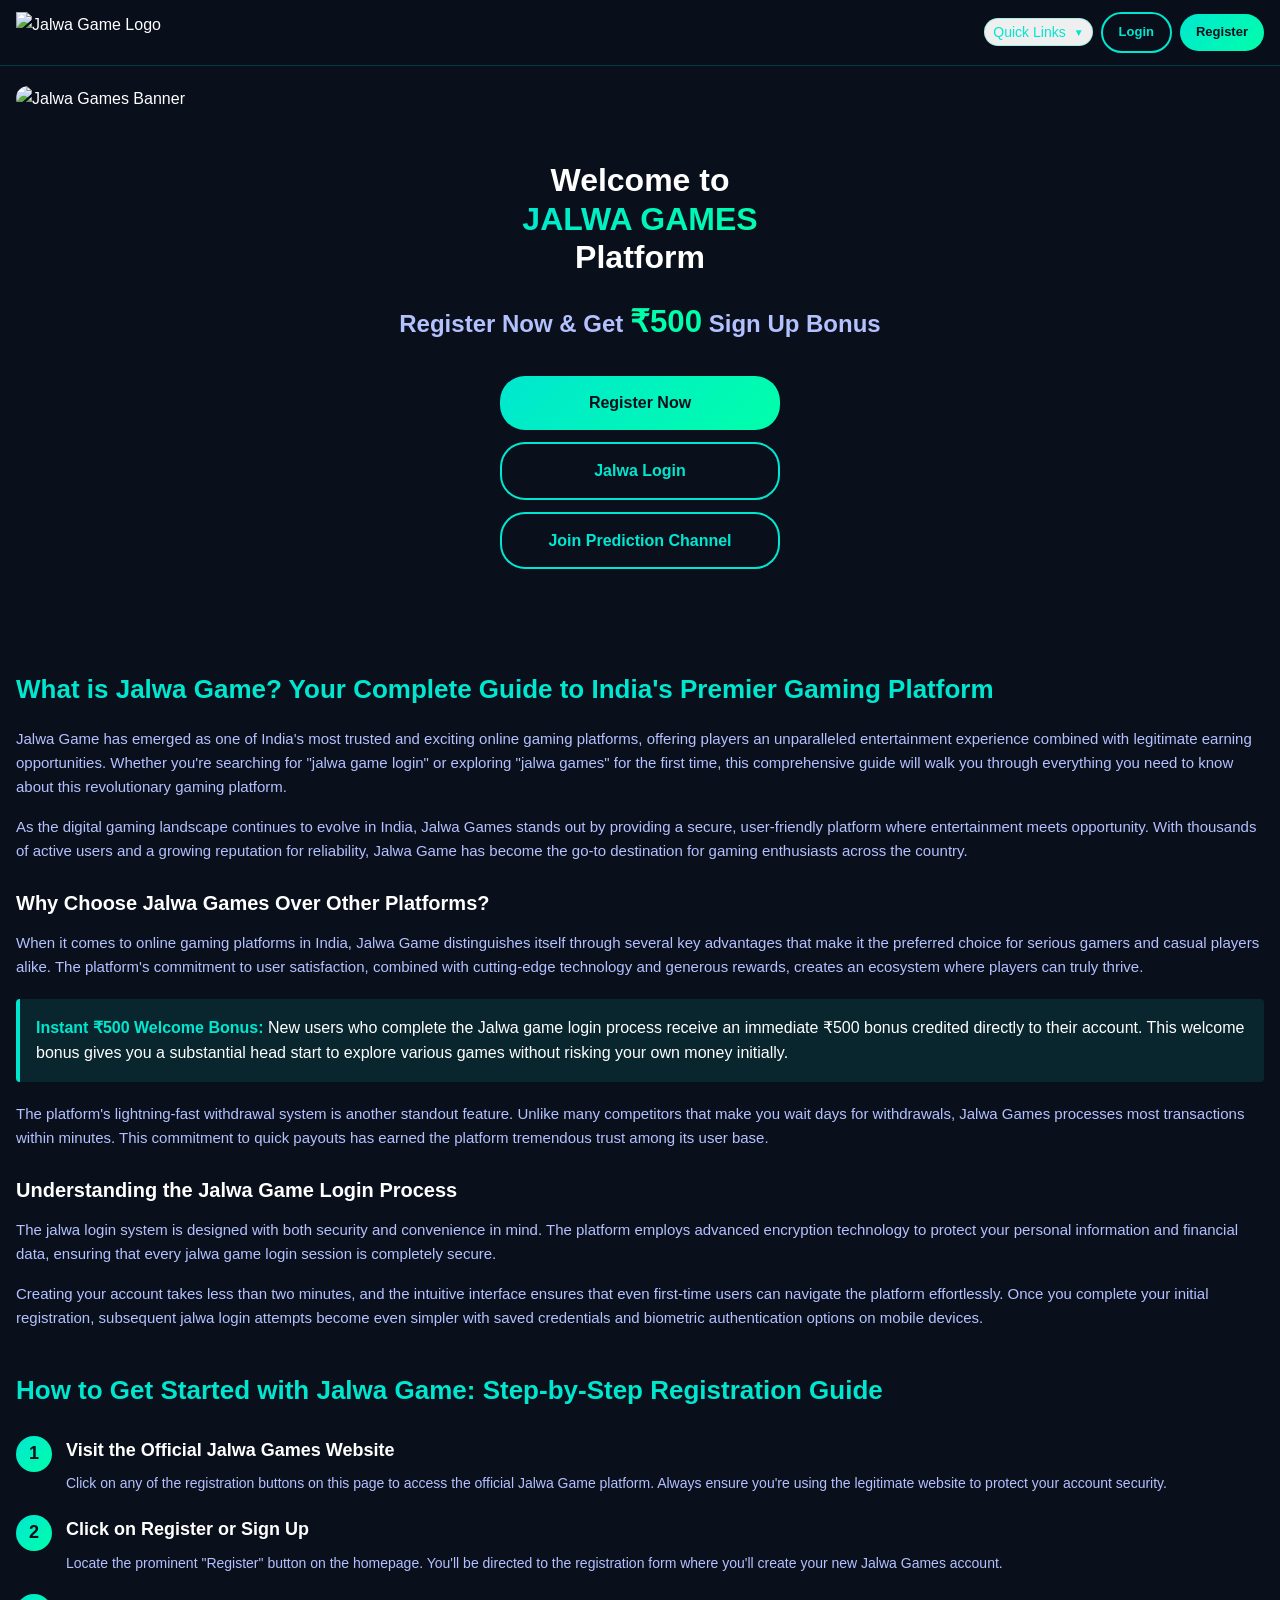
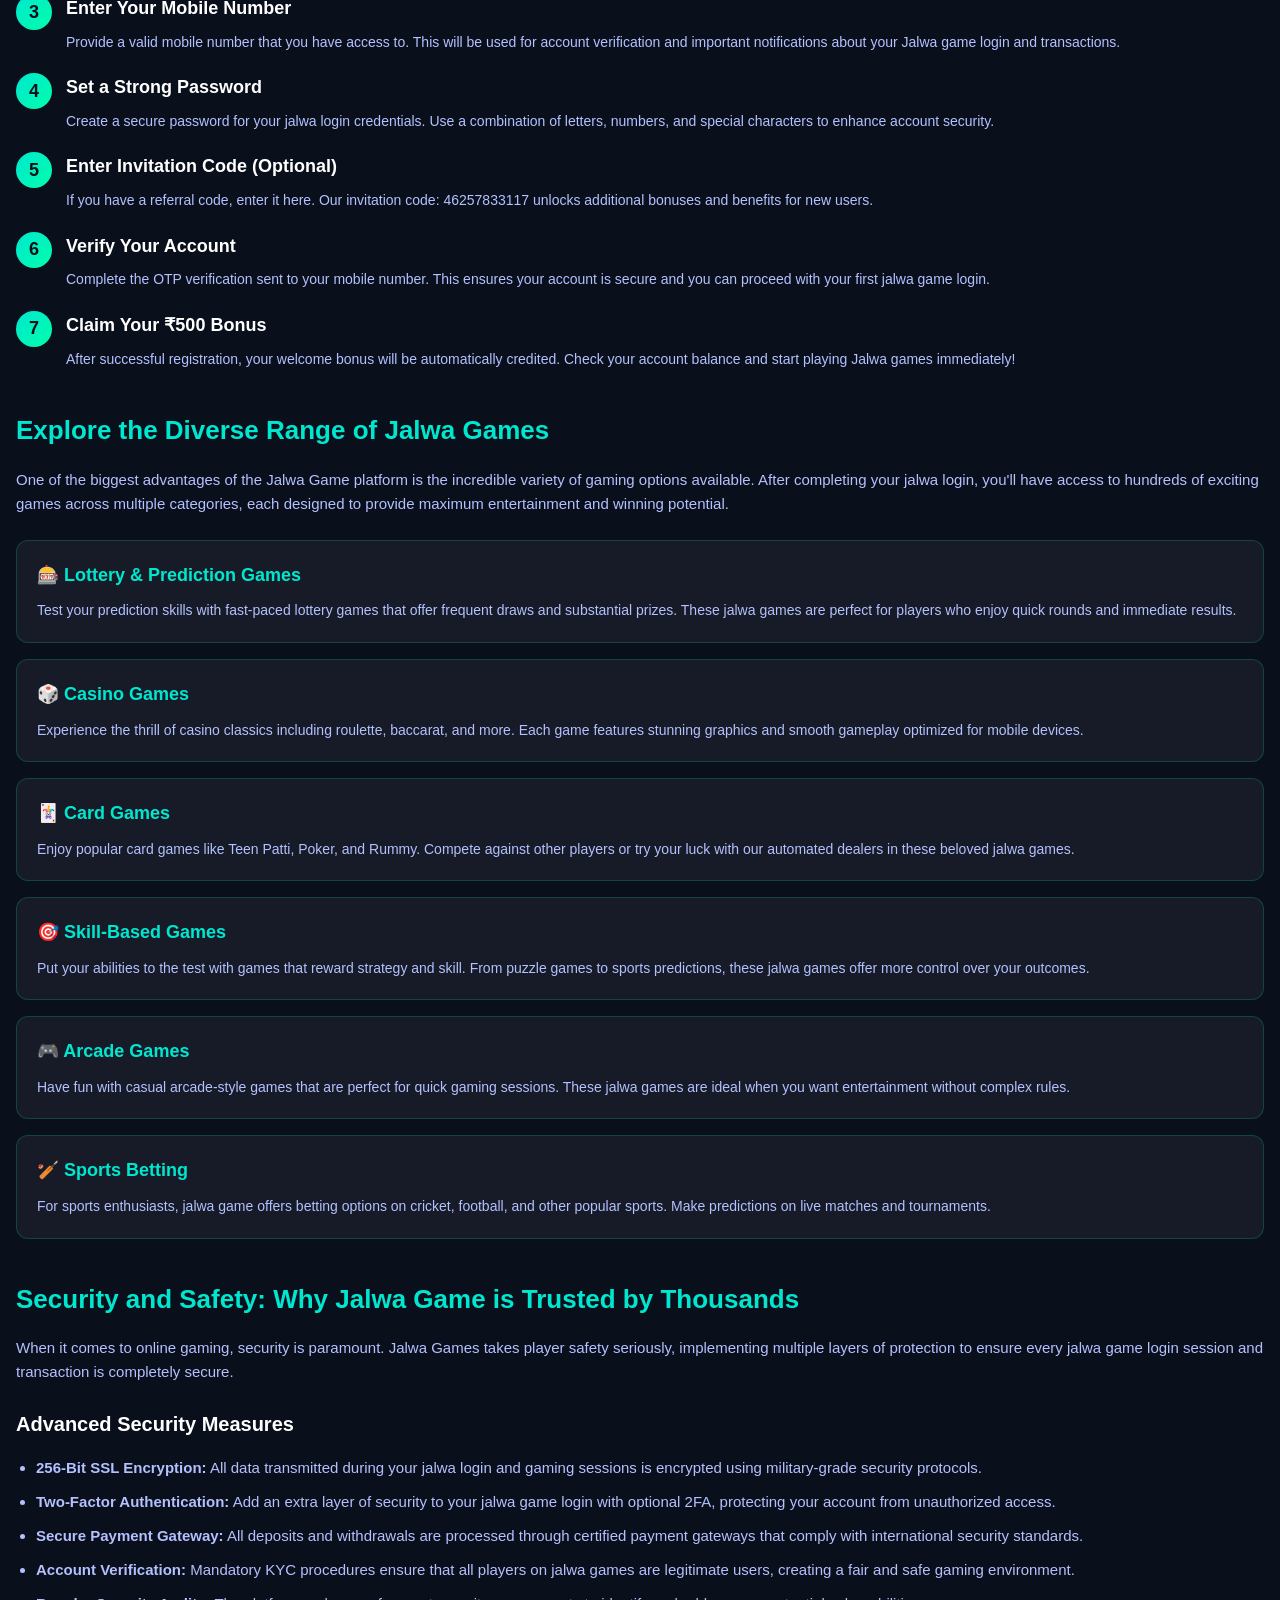
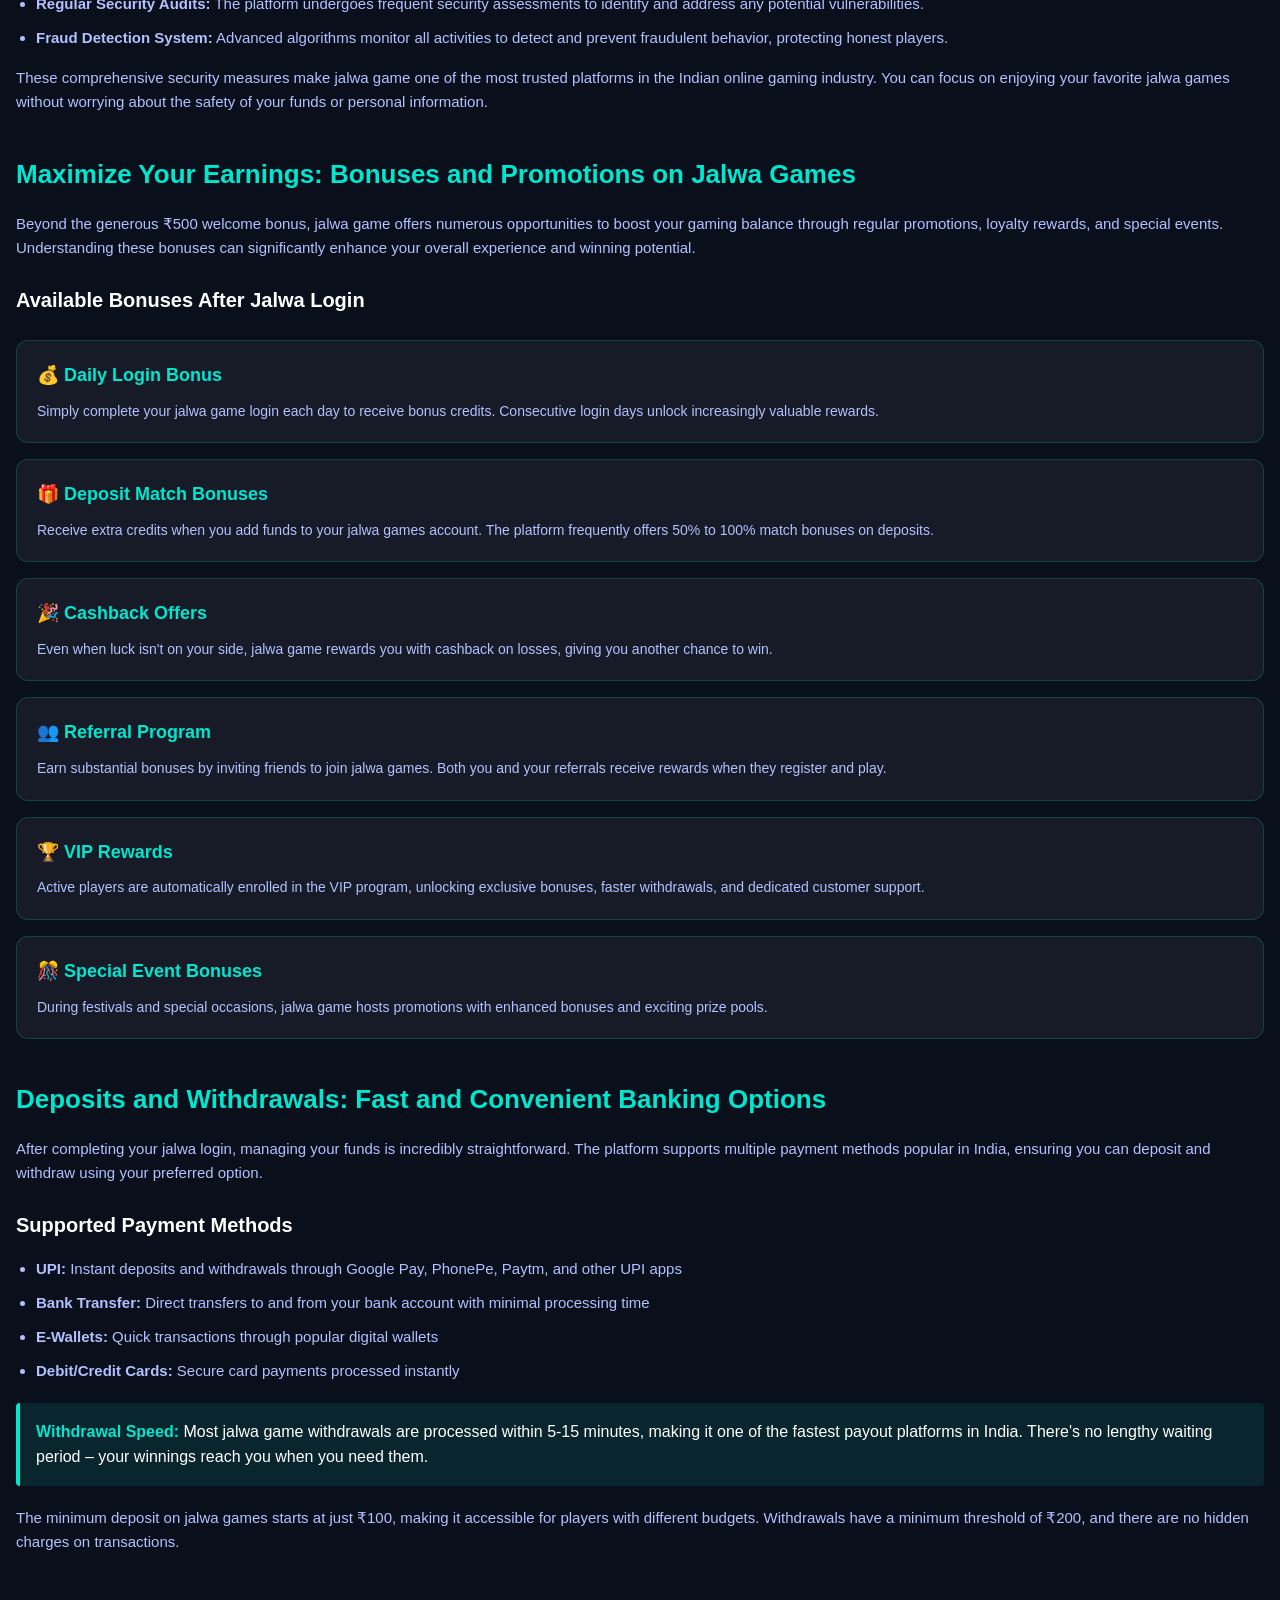
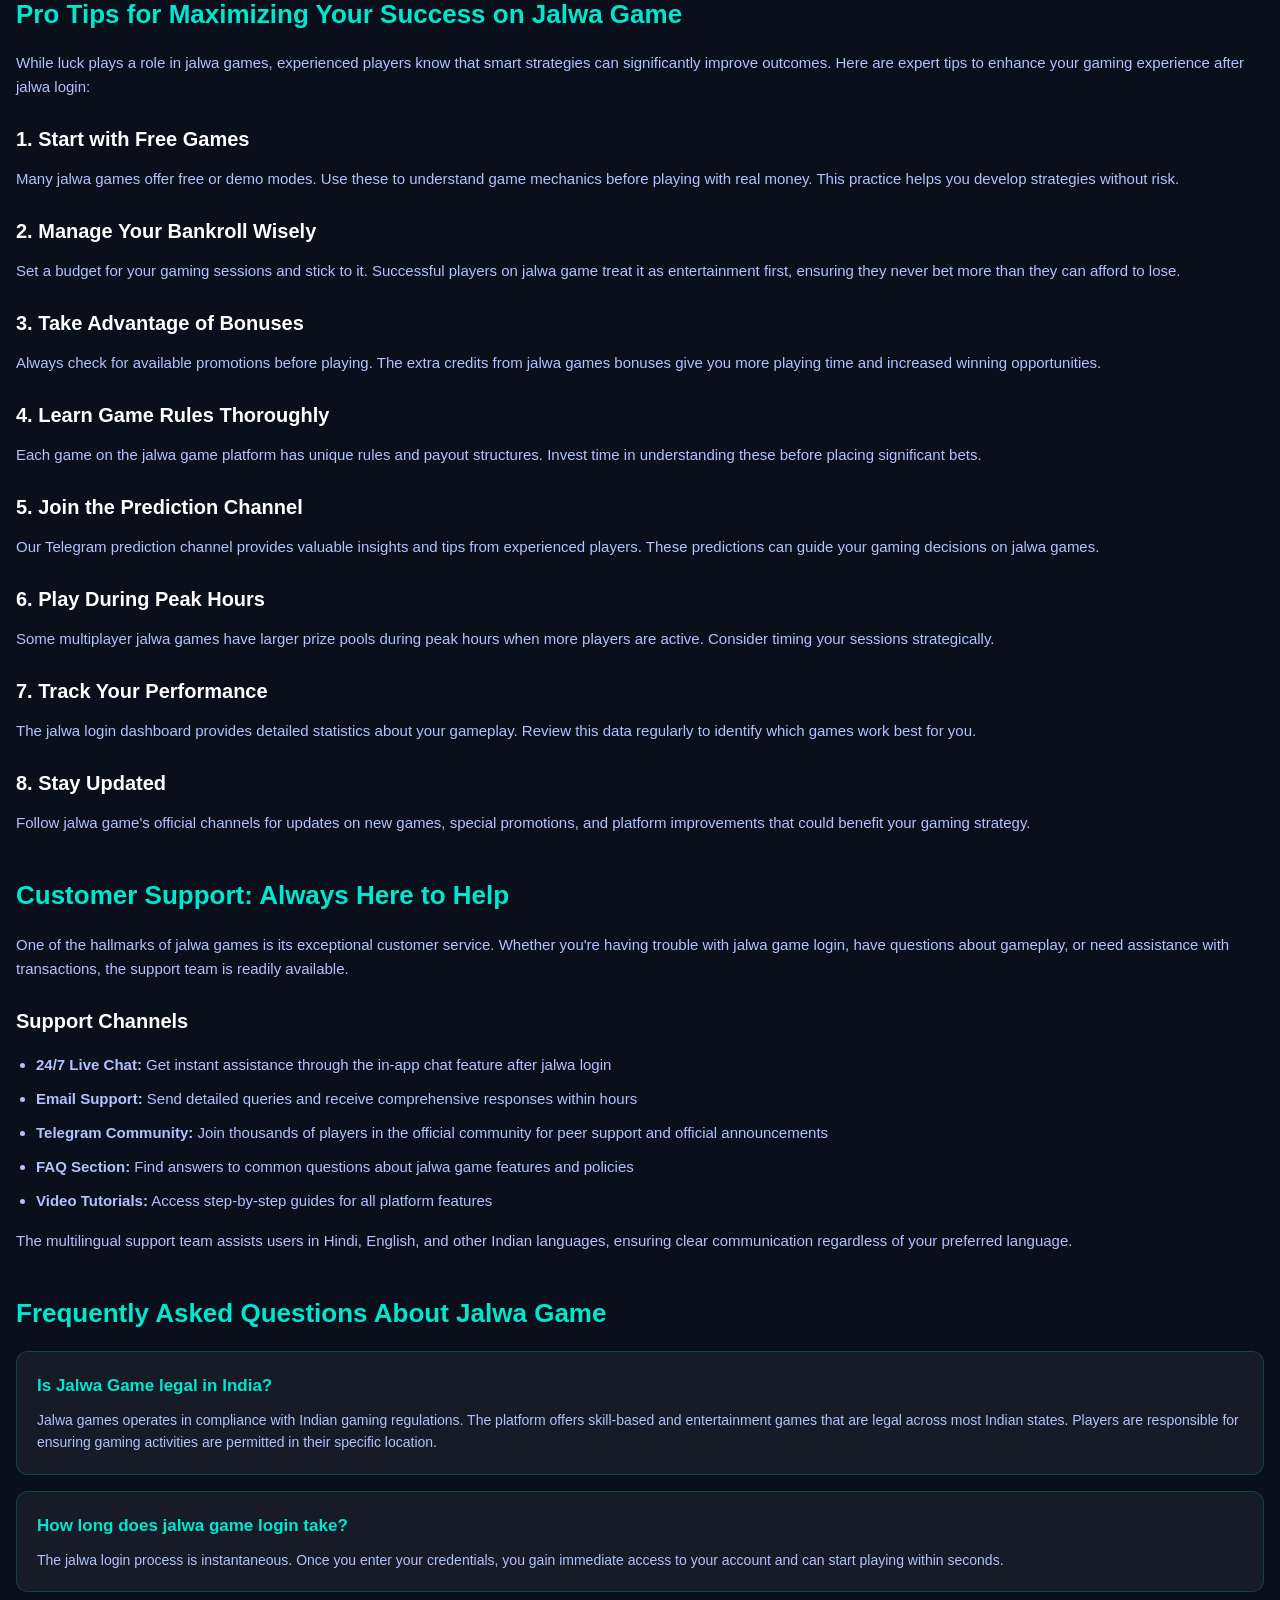
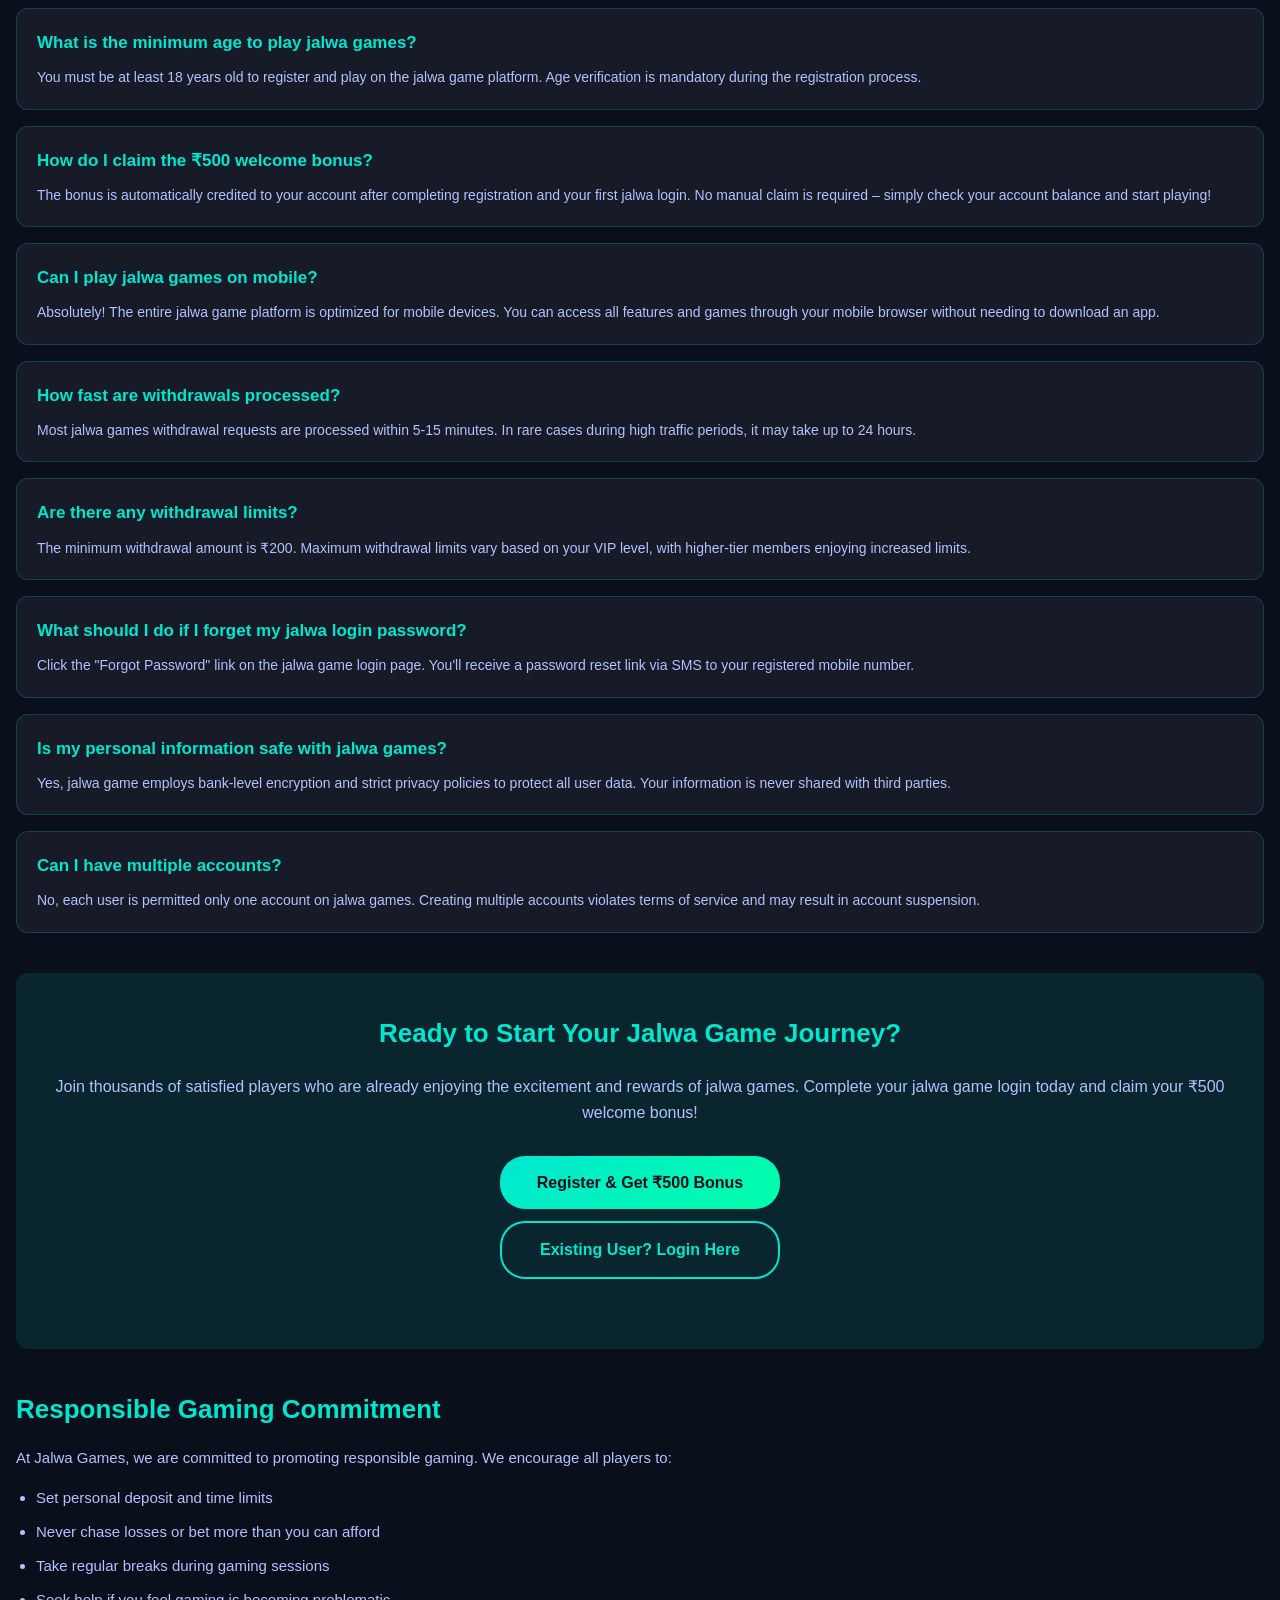
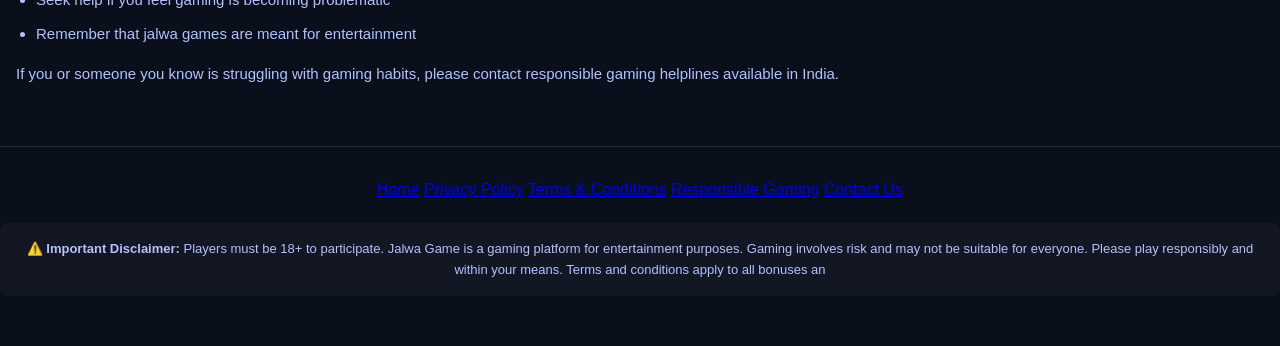
==== index.html @ 61553ca0 "Update index.html" ====
<!DOCTYPE html>
<html lang="en">
<head>
  <meta name="google-site-verification" content="MO371ExI_Z0iwFd-io1sAYS-f8sM_S3pwLADmoxiUh4" />
  <meta charset="UTF-8">
  <meta name="viewport" content="width=device-width, initial-scale=1.0, maximum-scale=5.0">
  <title>Jalwa Game | Jalwa Games Login - Premium Online Gaming Platform 2025</title>
  <meta name="description" content="Join Jalwa Game for the ultimate online gaming experience. Quick Jalwa login, ₹500 signup bonus, instant withdrawals. Play Jalwa games today!">
  <meta name="keywords" content="jalwa game, jalwa games, jalwa game login, jalwa login, online gaming, casino games">
  <link rel="icon" href="https://jalwaimg.jalwa-jalwa.com/Jalwa/other/h5setting_20250315141734j61m.png" type="image/png">
  <style>
    * {
      margin: 0;
      padding: 0;
      box-sizing: border-box;
    }

    :root {
      --primary: #00e7d0;
      --secondary: #00ffaa;
      --dark: #0a0f1c;
      --darker: #060a14;
      --text: #ffffff;
      --text-muted: #b3c1ff;
    }

    body {
      font-family: -apple-system, BlinkMacSystemFont, 'Segoe UI', Roboto, sans-serif;
      background: var(--dark);
      color: var(--text);
      line-height: 1.6;
      -webkit-font-smoothing: antialiased;
      overflow-x: hidden;
    }

    .container {
      max-width: 100%;
      padding: 0 16px;
    }

    /* Header */
    header {
    position: sticky;
    top: 0;
    background: rgba(10, 15, 28, 0.95);
    backdrop-filter: blur(10px);
    padding: 12px 0;
    border-bottom: 1px solid rgba(0, 231, 208, 0.2);
    z-index: 100;
  }

  .dropdown {
    position: relative;
    display: inline-block;
  }

  .dropdown-btn {
    border: 1px solid rgba(0, 231, 208, 0.3);
    color: #00e7d0;
    padding: 5px 8px;
    font-size: 14px;
    border-radius: 16px;
    cursor: pointer;
    display: flex;
    align-items: center;
    gap: 8px;
    transition: all 0.3s ease;
  }

  .dropdown-btn:hover {
    background: rgba(0, 231, 208, 0.2);
    border-color: #00e7d0;
    box-shadow: 0 0 15px rgba(0, 231, 208, 0.3);
  }

  .dropdown-btn::after {
    content: '▼';
    font-size: 10px;
    transition: transform 0.3s ease;
  }

  .dropdown.active .dropdown-btn::after {
    transform: rotate(180deg);
  }

  .dropdown-menu {
    position: absolute;
    top: calc(100% + 8px);
    right: 0;
    background: rgba(10, 15, 28, 0.98);
    border: 1px solid rgba(0, 231, 208, 0.3);
    border-radius: 8px;
    min-width: 200px;
    opacity: 0;
    visibility: hidden;
    transform: translateY(-10px);
    transition: all 0.3s ease;
    box-shadow: 0 8px 32px rgba(0, 231, 208, 0.1);
  }

  .dropdown.active .dropdown-menu {
    opacity: 1;
    visibility: visible;
    transform: translateY(0);
  }

  .dropdown-item {
    display: block;
    padding: 12px 16px;
    color: #b0c4de;
    text-decoration: none;
    transition: all 0.3s ease;
    border-bottom: 1px solid rgba(0, 231, 208, 0.1);
  }

  .dropdown-item:last-child {
    border-bottom: none;
  }

  .dropdown-item:hover {
    background: rgba(0, 231, 208, 0.1);
    color: #00e7d0;
    padding-left: 20px;
  }

  .header-btns {
    display: flex;
    align-items: center;
    gap: 12px;
  }

    .header-content {
      display: flex;
      justify-content: space-between;
      align-items: center;
      gap: 12px;
    }

    .logo {
      height: 40px;
      width: auto;
    }

    .header-btns {
      display: flex;
      gap: 8px;
    }

    /* Buttons */
    .btn {
      display: inline-block;
      padding: 10px 20px;
      border-radius: 25px;
      text-decoration: none;
      font-weight: 600;
      font-size: 14px;
      text-align: center;
      transition: all 0.3s;
      border: none;
      cursor: pointer;
    }

    .btn-primary {
      background: linear-gradient(135deg, var(--primary), var(--secondary));
      color: var(--dark);
    }

    .btn-outline {
      background: transparent;
      color: var(--primary);
      border: 2px solid var(--primary);
    }

    .btn-sm {
      padding: 8px 16px;
      font-size: 13px;
    }

    .btn-lg {
      padding: 14px 28px;
      font-size: 16px;
      width: 100%;
      max-width: 280px;
    }

    /* Banner */
    .banner {
      margin: 20px 0;
      border-radius: 12px;
      overflow: hidden;
    }

    .banner img {
      width: 100%;
      height: auto;
      display: block;
    }

    /* Hero Section */
    .hero {
      text-align: center;
      padding: 30px 0;
    }

    .hero h1 {
      font-size: 32px;
      line-height: 1.2;
      margin-bottom: 20px;
      font-weight: 900;
    }

    .hero h1 .brand {
      background: linear-gradient(135deg, var(--primary), var(--secondary));
      -webkit-background-clip: text;
      -webkit-text-fill-color: transparent;
      background-clip: text;
    }

    .hero h2 {
      font-size: 24px;
      margin-bottom: 24px;
      color: var(--text-muted);
    }

    .bonus {
      color: var(--secondary);
      font-size: 1.3em;
    }

    .cta-buttons {
      display: flex;
      flex-direction: column;
      align-items: center;
      gap: 12px;
      margin: 30px 0;
    }

    /* Content Sections */
    .content-section {
      margin: 40px 0;
    }

    .content-section h2 {
      font-size: 26px;
      margin-bottom: 16px;
      color: var(--primary);
    }

    .content-section h3 {
      font-size: 20px;
      margin: 24px 0 12px;
      color: var(--text);
    }

    .content-section p {
      margin-bottom: 16px;
      color: var(--text-muted);
      font-size: 15px;
    }

    .content-section ul {
      margin: 16px 0;
      padding-left: 20px;
    }

    .content-section li {
      margin-bottom: 10px;
      color: var(--text-muted);
      font-size: 15px;
    }

    .feature-grid {
      display: grid;
      gap: 16px;
      margin: 24px 0;
    }

    .feature-card {
      background: rgba(255, 255, 255, 0.05);
      border: 1px solid rgba(0, 231, 208, 0.2);
      border-radius: 12px;
      padding: 20px;
    }

    .feature-card h4 {
      font-size: 18px;
      margin-bottom: 10px;
      color: var(--primary);
    }

    .feature-card p {
      margin: 0;
      font-size: 14px;
    }

    /* Steps */
    .steps {
      counter-reset: step;
      margin: 24px 0;
    }

    .step {
      counter-increment: step;
      position: relative;
      padding-left: 50px;
      margin-bottom: 20px;
    }

    .step::before {
      content: counter(step);
      position: absolute;
      left: 0;
      top: 0;
      width: 36px;
      height: 36px;
      background: linear-gradient(135deg, var(--primary), var(--secondary));
      color: var(--dark);
      border-radius: 50%;
      display: flex;
      align-items: center;
      justify-content: center;
      font-weight: bold;
      font-size: 18px;
    }

    .step h4 {
      font-size: 18px;
      margin-bottom: 8px;
    }

    .step p {
      margin: 0;
      font-size: 14px;
    }

    /* FAQ */
    .faq-item {
      background: rgba(255, 255, 255, 0.05);
      border: 1px solid rgba(0, 231, 208, 0.2);
      border-radius: 12px;
      padding: 20px;
      margin-bottom: 16px;
    }

    .faq-item h4 {
      font-size: 17px;
      margin-bottom: 10px;
      color: var(--primary);
    }

    .faq-item p {
      margin: 0;
      font-size: 14px;
    }

    /* Footer */
    footer {
      margin-top: 60px;
      padding: 30px 0;
      border-top: 1px solid rgba(255, 255, 255, 0.1);
      text-align: center;
    }

    .footer-links {
      display: flex;
      flex-wrap: wrap;
      justify-content: center;
      gap: 16px;
      margin-bottom: 20px;
    }

    .footer-links a {
      color: var(--text-muted);
      text-decoration: none;
      font-size: 14px;
    }

    .disclaimer {
      font-size: 13px;
      color: var(--text-muted);
      margin: 20px 0;
      padding: 16px;
      background: rgba(255, 255, 255, 0.03);
      border-radius: 8px;
    }

    /* Highlight boxes */
    .highlight {
      background: rgba(0, 231, 208, 0.1);
      border-left: 4px solid var(--primary);
      padding: 16px;
      margin: 20px 0;
      border-radius: 4px;
    }

    .highlight strong {
      color: var(--primary);
    }
  </style>
  <script>
  function toggleDropdown() {
    const dropdown = document.querySelector('.dropdown');
    dropdown.classList.toggle('active');
  }

  // Close dropdown when clicking outside
  document.addEventListener('click', function(event) {
    const dropdown = document.querySelector('.dropdown');
    if (!dropdown.contains(event.target)) {
      dropdown.classList.remove('active');
    }
  });
  </script>
</head>
<body>
  <!-- Header -->
  <header>
  <div class="container">
    <div class="header-content">
      <img src="https://jalwaimg.jalwa-jalwa.com/Jalwa/other/h5setting_20250315141734j61m.png" alt="Jalwa Game Logo" class="logo">
      <div class="header-btns">
        <div class="dropdown">
          <button class="dropdown-btn" onclick="toggleDropdown()">Quick Links</button>
          <div class="dropdown-menu">
            <a href="https://jalwagamee.netlify.app/jalwagameslogin.html" class="dropdown-item">Jalwa Games Login</a>
            <a href="https://jalwagamee.netlify.app/jalwalogin.html" class="dropdown-item">Jalwa Login</a>
            <a href="https://jalwagamee.netlify.app/jalwagames.html" class="dropdown-item">Jalwa Games</a>
          </div>
        </div>
        <a href="https://jalwaclub3.com/#/register?invitationCode=46257833117" class="btn btn-outline btn-sm">Login</a>
        <a href="https://jalwaclub3.com/#/register?invitationCode=46257833117" class="btn btn-primary btn-sm">Register</a>
      </div>
    </div>
  </div>
</header>

  <!-- Main Content -->
  <main class="container">
    <!-- Banner -->
    <section class="banner">
      <img src="https://jalwaimg.jalwa-jalwa.com/Jalwa/banner/Banner_20250609132654h9f7.jpg" alt="Jalwa Games Banner">
    </section>

    <!-- Hero Section -->
    <section class="hero">
      <h1>
        <span>Welcome to</span><br>
        <span class="brand">JALWA GAMES</span><br>
        <span>Platform</span>
      </h1>
      
      <h2>Register Now & Get <span class="bonus">₹500</span> Sign Up Bonus</h2>

      <div class="cta-buttons">
        <a href="https://jalwaclub3.com/#/register?invitationCode=46257833117" class="btn btn-primary btn-lg">Register Now</a>
        <a href="https://jalwaclub3.com/#/register?invitationCode=46257833117" class="btn btn-outline btn-lg">Jalwa Login</a>
        <a href="https://t.me/jalwagamepredixtion" class="btn btn-outline btn-lg">Join Prediction Channel</a>
      </div>
    </section>

    <!-- Main Content -->
    <section class="content-section">
      <h2>What is Jalwa Game? Your Complete Guide to India's Premier Gaming Platform</h2>
      
      <p>Jalwa Game has emerged as one of India's most trusted and exciting online gaming platforms, offering players an unparalleled entertainment experience combined with legitimate earning opportunities. Whether you're searching for "jalwa game login" or exploring "jalwa games" for the first time, this comprehensive guide will walk you through everything you need to know about this revolutionary gaming platform.</p>

      <p>As the digital gaming landscape continues to evolve in India, Jalwa Games stands out by providing a secure, user-friendly platform where entertainment meets opportunity. With thousands of active users and a growing reputation for reliability, Jalwa Game has become the go-to destination for gaming enthusiasts across the country.</p>

      <h3>Why Choose Jalwa Games Over Other Platforms?</h3>

      <p>When it comes to online gaming platforms in India, Jalwa Game distinguishes itself through several key advantages that make it the preferred choice for serious gamers and casual players alike. The platform's commitment to user satisfaction, combined with cutting-edge technology and generous rewards, creates an ecosystem where players can truly thrive.</p>

      <div class="highlight">
        <strong>Instant ₹500 Welcome Bonus:</strong> New users who complete the Jalwa game login process receive an immediate ₹500 bonus credited directly to their account. This welcome bonus gives you a substantial head start to explore various games without risking your own money initially.
      </div>

      <p>The platform's lightning-fast withdrawal system is another standout feature. Unlike many competitors that make you wait days for withdrawals, Jalwa Games processes most transactions within minutes. This commitment to quick payouts has earned the platform tremendous trust among its user base.</p>

      <h3>Understanding the Jalwa Game Login Process</h3>

      <p>The jalwa login system is designed with both security and convenience in mind. The platform employs advanced encryption technology to protect your personal information and financial data, ensuring that every jalwa game login session is completely secure.</p>

      <p>Creating your account takes less than two minutes, and the intuitive interface ensures that even first-time users can navigate the platform effortlessly. Once you complete your initial registration, subsequent jalwa login attempts become even simpler with saved credentials and biometric authentication options on mobile devices.</p>
    </section>

    <!-- How to Get Started -->
    <section class="content-section">
      <h2>How to Get Started with Jalwa Game: Step-by-Step Registration Guide</h2>

      <div class="steps">
        <div class="step">
          <h4>Visit the Official Jalwa Games Website</h4>
          <p>Click on any of the registration buttons on this page to access the official Jalwa Game platform. Always ensure you're using the legitimate website to protect your account security.</p>
        </div>

        <div class="step">
          <h4>Click on Register or Sign Up</h4>
          <p>Locate the prominent "Register" button on the homepage. You'll be directed to the registration form where you'll create your new Jalwa Games account.</p>
        </div>

        <div class="step">
          <h4>Enter Your Mobile Number</h4>
          <p>Provide a valid mobile number that you have access to. This will be used for account verification and important notifications about your Jalwa game login and transactions.</p>
        </div>

        <div class="step">
          <h4>Set a Strong Password</h4>
          <p>Create a secure password for your jalwa login credentials. Use a combination of letters, numbers, and special characters to enhance account security.</p>
        </div>

        <div class="step">
          <h4>Enter Invitation Code (Optional)</h4>
          <p>If you have a referral code, enter it here. Our invitation code: 46257833117 unlocks additional bonuses and benefits for new users.</p>
        </div>

        <div class="step">
          <h4>Verify Your Account</h4>
          <p>Complete the OTP verification sent to your mobile number. This ensures your account is secure and you can proceed with your first jalwa game login.</p>
        </div>

        <div class="step">
          <h4>Claim Your ₹500 Bonus</h4>
          <p>After successful registration, your welcome bonus will be automatically credited. Check your account balance and start playing Jalwa games immediately!</p>
        </div>
      </div>
    </section>

    <!-- Game Categories -->
    <section class="content-section">
      <h2>Explore the Diverse Range of Jalwa Games</h2>

      <p>One of the biggest advantages of the Jalwa Game platform is the incredible variety of gaming options available. After completing your jalwa login, you'll have access to hundreds of exciting games across multiple categories, each designed to provide maximum entertainment and winning potential.</p>

      <div class="feature-grid">
        <div class="feature-card">
          <h4>🎰 Lottery & Prediction Games</h4>
          <p>Test your prediction skills with fast-paced lottery games that offer frequent draws and substantial prizes. These jalwa games are perfect for players who enjoy quick rounds and immediate results.</p>
        </div>

        <div class="feature-card">
          <h4>🎲 Casino Games</h4>
          <p>Experience the thrill of casino classics including roulette, baccarat, and more. Each game features stunning graphics and smooth gameplay optimized for mobile devices.</p>
        </div>

        <div class="feature-card">
          <h4>🃏 Card Games</h4>
          <p>Enjoy popular card games like Teen Patti, Poker, and Rummy. Compete against other players or try your luck with our automated dealers in these beloved jalwa games.</p>
        </div>

        <div class="feature-card">
          <h4>🎯 Skill-Based Games</h4>
          <p>Put your abilities to the test with games that reward strategy and skill. From puzzle games to sports predictions, these jalwa games offer more control over your outcomes.</p>
        </div>

        <div class="feature-card">
          <h4>🎮 Arcade Games</h4>
          <p>Have fun with casual arcade-style games that are perfect for quick gaming sessions. These jalwa games are ideal when you want entertainment without complex rules.</p>
        </div>

        <div class="feature-card">
          <h4>🏏 Sports Betting</h4>
          <p>For sports enthusiasts, jalwa game offers betting options on cricket, football, and other popular sports. Make predictions on live matches and tournaments.</p>
        </div>
      </div>
    </section>

    <!-- Security Features -->
    <section class="content-section">
      <h2>Security and Safety: Why Jalwa Game is Trusted by Thousands</h2>

      <p>When it comes to online gaming, security is paramount. Jalwa Games takes player safety seriously, implementing multiple layers of protection to ensure every jalwa game login session and transaction is completely secure.</p>

      <h3>Advanced Security Measures</h3>
      <ul>
        <li><strong>256-Bit SSL Encryption:</strong> All data transmitted during your jalwa login and gaming sessions is encrypted using military-grade security protocols.</li>
        <li><strong>Two-Factor Authentication:</strong> Add an extra layer of security to your jalwa game login with optional 2FA, protecting your account from unauthorized access.</li>
        <li><strong>Secure Payment Gateway:</strong> All deposits and withdrawals are processed through certified payment gateways that comply with international security standards.</li>
        <li><strong>Account Verification:</strong> Mandatory KYC procedures ensure that all players on jalwa games are legitimate users, creating a fair and safe gaming environment.</li>
        <li><strong>Regular Security Audits:</strong> The platform undergoes frequent security assessments to identify and address any potential vulnerabilities.</li>
        <li><strong>Fraud Detection System:</strong> Advanced algorithms monitor all activities to detect and prevent fraudulent behavior, protecting honest players.</li>
      </ul>

      <p>These comprehensive security measures make jalwa game one of the most trusted platforms in the Indian online gaming industry. You can focus on enjoying your favorite jalwa games without worrying about the safety of your funds or personal information.</p>
    </section>

    <!-- Bonuses and Promotions -->
    <section class="content-section">
      <h2>Maximize Your Earnings: Bonuses and Promotions on Jalwa Games</h2>

      <p>Beyond the generous ₹500 welcome bonus, jalwa game offers numerous opportunities to boost your gaming balance through regular promotions, loyalty rewards, and special events. Understanding these bonuses can significantly enhance your overall experience and winning potential.</p>

      <h3>Available Bonuses After Jalwa Login</h3>

      <div class="feature-grid">
        <div class="feature-card">
          <h4>💰 Daily Login Bonus</h4>
          <p>Simply complete your jalwa game login each day to receive bonus credits. Consecutive login days unlock increasingly valuable rewards.</p>
        </div>

        <div class="feature-card">
          <h4>🎁 Deposit Match Bonuses</h4>
          <p>Receive extra credits when you add funds to your jalwa games account. The platform frequently offers 50% to 100% match bonuses on deposits.</p>
        </div>

        <div class="feature-card">
          <h4>🎉 Cashback Offers</h4>
          <p>Even when luck isn't on your side, jalwa game rewards you with cashback on losses, giving you another chance to win.</p>
        </div>

        <div class="feature-card">
          <h4>👥 Referral Program</h4>
          <p>Earn substantial bonuses by inviting friends to join jalwa games. Both you and your referrals receive rewards when they register and play.</p>
        </div>

        <div class="feature-card">
          <h4>🏆 VIP Rewards</h4>
          <p>Active players are automatically enrolled in the VIP program, unlocking exclusive bonuses, faster withdrawals, and dedicated customer support.</p>
        </div>

        <div class="feature-card">
          <h4>🎊 Special Event Bonuses</h4>
          <p>During festivals and special occasions, jalwa game hosts promotions with enhanced bonuses and exciting prize pools.</p>
        </div>
      </div>
    </section>

    <!-- Payment Methods -->
    <section class="content-section">
      <h2>Deposits and Withdrawals: Fast and Convenient Banking Options</h2>

      <p>After completing your jalwa login, managing your funds is incredibly straightforward. The platform supports multiple payment methods popular in India, ensuring you can deposit and withdraw using your preferred option.</p>

      <h3>Supported Payment Methods</h3>
      <ul>
        <li><strong>UPI:</strong> Instant deposits and withdrawals through Google Pay, PhonePe, Paytm, and other UPI apps</li>
        <li><strong>Bank Transfer:</strong> Direct transfers to and from your bank account with minimal processing time</li>
        <li><strong>E-Wallets:</strong> Quick transactions through popular digital wallets</li>
        <li><strong>Debit/Credit Cards:</strong> Secure card payments processed instantly</li>
      </ul>

      <div class="highlight">
        <strong>Withdrawal Speed:</strong> Most jalwa game withdrawals are processed within 5-15 minutes, making it one of the fastest payout platforms in India. There's no lengthy waiting period – your winnings reach you when you need them.
      </div>

      <p>The minimum deposit on jalwa games starts at just ₹100, making it accessible for players with different budgets. Withdrawals have a minimum threshold of ₹200, and there are no hidden charges on transactions.</p>
    </section>

    <!-- Tips for Success -->
    <section class="content-section">
      <h2>Pro Tips for Maximizing Your Success on Jalwa Game</h2>

      <p>While luck plays a role in jalwa games, experienced players know that smart strategies can significantly improve outcomes. Here are expert tips to enhance your gaming experience after jalwa login:</p>

      <h3>1. Start with Free Games</h3>
      <p>Many jalwa games offer free or demo modes. Use these to understand game mechanics before playing with real money. This practice helps you develop strategies without risk.</p>

      <h3>2. Manage Your Bankroll Wisely</h3>
      <p>Set a budget for your gaming sessions and stick to it. Successful players on jalwa game treat it as entertainment first, ensuring they never bet more than they can afford to lose.</p>

      <h3>3. Take Advantage of Bonuses</h3>
      <p>Always check for available promotions before playing. The extra credits from jalwa games bonuses give you more playing time and increased winning opportunities.</p>

      <h3>4. Learn Game Rules Thoroughly</h3>
      <p>Each game on the jalwa game platform has unique rules and payout structures. Invest time in understanding these before placing significant bets.</p>

      <h3>5. Join the Prediction Channel</h3>
      <p>Our Telegram prediction channel provides valuable insights and tips from experienced players. These predictions can guide your gaming decisions on jalwa games.</p>

      <h3>6. Play During Peak Hours</h3>
      <p>Some multiplayer jalwa games have larger prize pools during peak hours when more players are active. Consider timing your sessions strategically.</p>

      <h3>7. Track Your Performance</h3>
      <p>The jalwa login dashboard provides detailed statistics about your gameplay. Review this data regularly to identify which games work best for you.</p>

      <h3>8. Stay Updated</h3>
      <p>Follow jalwa game's official channels for updates on new games, special promotions, and platform improvements that could benefit your gaming strategy.</p>
    </section>

    <!-- Customer Support -->
    <section class="content-section">
      <h2>Customer Support: Always Here to Help</h2>

      <p>One of the hallmarks of jalwa games is its exceptional customer service. Whether you're having trouble with jalwa game login, have questions about gameplay, or need assistance with transactions, the support team is readily available.</p>

      <h3>Support Channels</h3>
      <ul>
        <li><strong>24/7 Live Chat:</strong> Get instant assistance through the in-app chat feature after jalwa login</li>
        <li><strong>Email Support:</strong> Send detailed queries and receive comprehensive responses within hours</li>
        <li><strong>Telegram Community:</strong> Join thousands of players in the official community for peer support and official announcements</li>
        <li><strong>FAQ Section:</strong> Find answers to common questions about jalwa game features and policies</li>
        <li><strong>Video Tutorials:</strong> Access step-by-step guides for all platform features</li>
      </ul>

      <p>The multilingual support team assists users in Hindi, English, and other Indian languages, ensuring clear communication regardless of your preferred language.</p>
    </section>

    <!-- FAQ Section -->
    <section class="content-section">
      <h2>Frequently Asked Questions About Jalwa Game</h2>

      <div class="faq-item">
        <h4>Is Jalwa Game legal in India?</h4>
        <p>Jalwa games operates in compliance with Indian gaming regulations. The platform offers skill-based and entertainment games that are legal across most Indian states. Players are responsible for ensuring gaming activities are permitted in their specific location.</p>
      </div>

      <div class="faq-item">
        <h4>How long does jalwa game login take?</h4>
        <p>The jalwa login process is instantaneous. Once you enter your credentials, you gain immediate access to your account and can start playing within seconds.</p>
      </div>

      <div class="faq-item">
        <h4>What is the minimum age to play jalwa games?</h4>
        <p>You must be at least 18 years old to register and play on the jalwa game platform. Age verification is mandatory during the registration process.</p>
      </div>

      <div class="faq-item">
        <h4>How do I claim the ₹500 welcome bonus?</h4>
        <p>The bonus is automatically credited to your account after completing registration and your first jalwa login. No manual claim is required – simply check your account balance and start playing!</p>
      </div>

      <div class="faq-item">
        <h4>Can I play jalwa games on mobile?</h4>
        <p>Absolutely! The entire jalwa game platform is optimized for mobile devices. You can access all features and games through your mobile browser without needing to download an app.</p>
      </div>

      <div class="faq-item">
        <h4>How fast are withdrawals processed?</h4>
        <p>Most jalwa games withdrawal requests are processed within 5-15 minutes. In rare cases during high traffic periods, it may take up to 24 hours.</p>
      </div>

      <div class="faq-item">
        <h4>Are there any withdrawal limits?</h4>
        <p>The minimum withdrawal amount is ₹200. Maximum withdrawal limits vary based on your VIP level, with higher-tier members enjoying increased limits.</p>
      </div>

      <div class="faq-item">
        <h4>What should I do if I forget my jalwa login password?</h4>
        <p>Click the "Forgot Password" link on the jalwa game login page. You'll receive a password reset link via SMS to your registered mobile number.</p>
      </div>

      <div class="faq-item">
        <h4>Is my personal information safe with jalwa games?</h4>
        <p>Yes, jalwa game employs bank-level encryption and strict privacy policies to protect all user data. Your information is never shared with third parties.</p>
      </div>

      <div class="faq-item">
        <h4>Can I have multiple accounts?</h4>
        <p>No, each user is permitted only one account on jalwa games. Creating multiple accounts violates terms of service and may result in account suspension.</p>
      </div>
    </section>

    <!-- Final CTA -->
    <section class="content-section" style="text-align: center; background: rgba(0, 231, 208, 0.1); padding: 40px 20px; border-radius: 12px; margin: 40px 0;">
      <h2>Ready to Start Your Jalwa Game Journey?</h2>
      <p style="font-size: 16px; margin: 20px 0;">Join thousands of satisfied players who are already enjoying the excitement and rewards of jalwa games. Complete your jalwa game login today and claim your ₹500 welcome bonus!</p>
      
      <div class="cta-buttons">
        <a href="https://jalwaclub3.com/#/register?invitationCode=46257833117" class="btn btn-primary btn-lg">Register & Get ₹500 Bonus</a>
        <a href="https://jalwaclub3.com/#/register?invitationCode=46257833117" class="btn btn-outline btn-lg">Existing User? Login Here</a>
      </div>
    </section>

    <!-- Responsible Gaming -->
    <section class="content-section">
      <h2>Responsible Gaming Commitment</h2>
      <p>At Jalwa Games, we are committed to promoting responsible gaming. We encourage all players to:</p>
      <ul>
        <li>Set personal deposit and time limits</li>
        <li>Never chase losses or bet more than you can afford</li>
        <li>Take regular breaks during gaming sessions</li>
        <li>Seek help if you feel gaming is becoming problematic</li>
        <li>Remember that jalwa games are meant for entertainment</li>
      </ul>
      <p>If you or someone you know is struggling with gaming habits, please contact responsible gaming helplines available in India.</p>
    </section>
  </main>

  <!-- Footer -->
  <footer>
    <div class="container">
      <a href="https://jalwagamee.netlify.app">Home</a>
        <a href="https://jalwagamee.netlify.app/privacy.html">Privacy Policy</a>
        <a href="https://jalwagamee.netlify.app/terms.html">Terms & Conditions</a>
        <a href="https://jalwagamee.netlify.app/responsible.html">Responsible Gaming</a>
        <a href="https://jalwagamee.netlify.app/contact.html">Contact Us</a>
    </div>
      
      <div class="disclaimer">
        <p>⚠️ <strong>Important Disclaimer:</strong> Players must be 18+ to participate. Jalwa Game is a gaming platform for entertainment purposes. Gaming involves risk and may not be suitable for everyone. Please play responsibly and within your means. Terms and conditions apply to all bonuses an
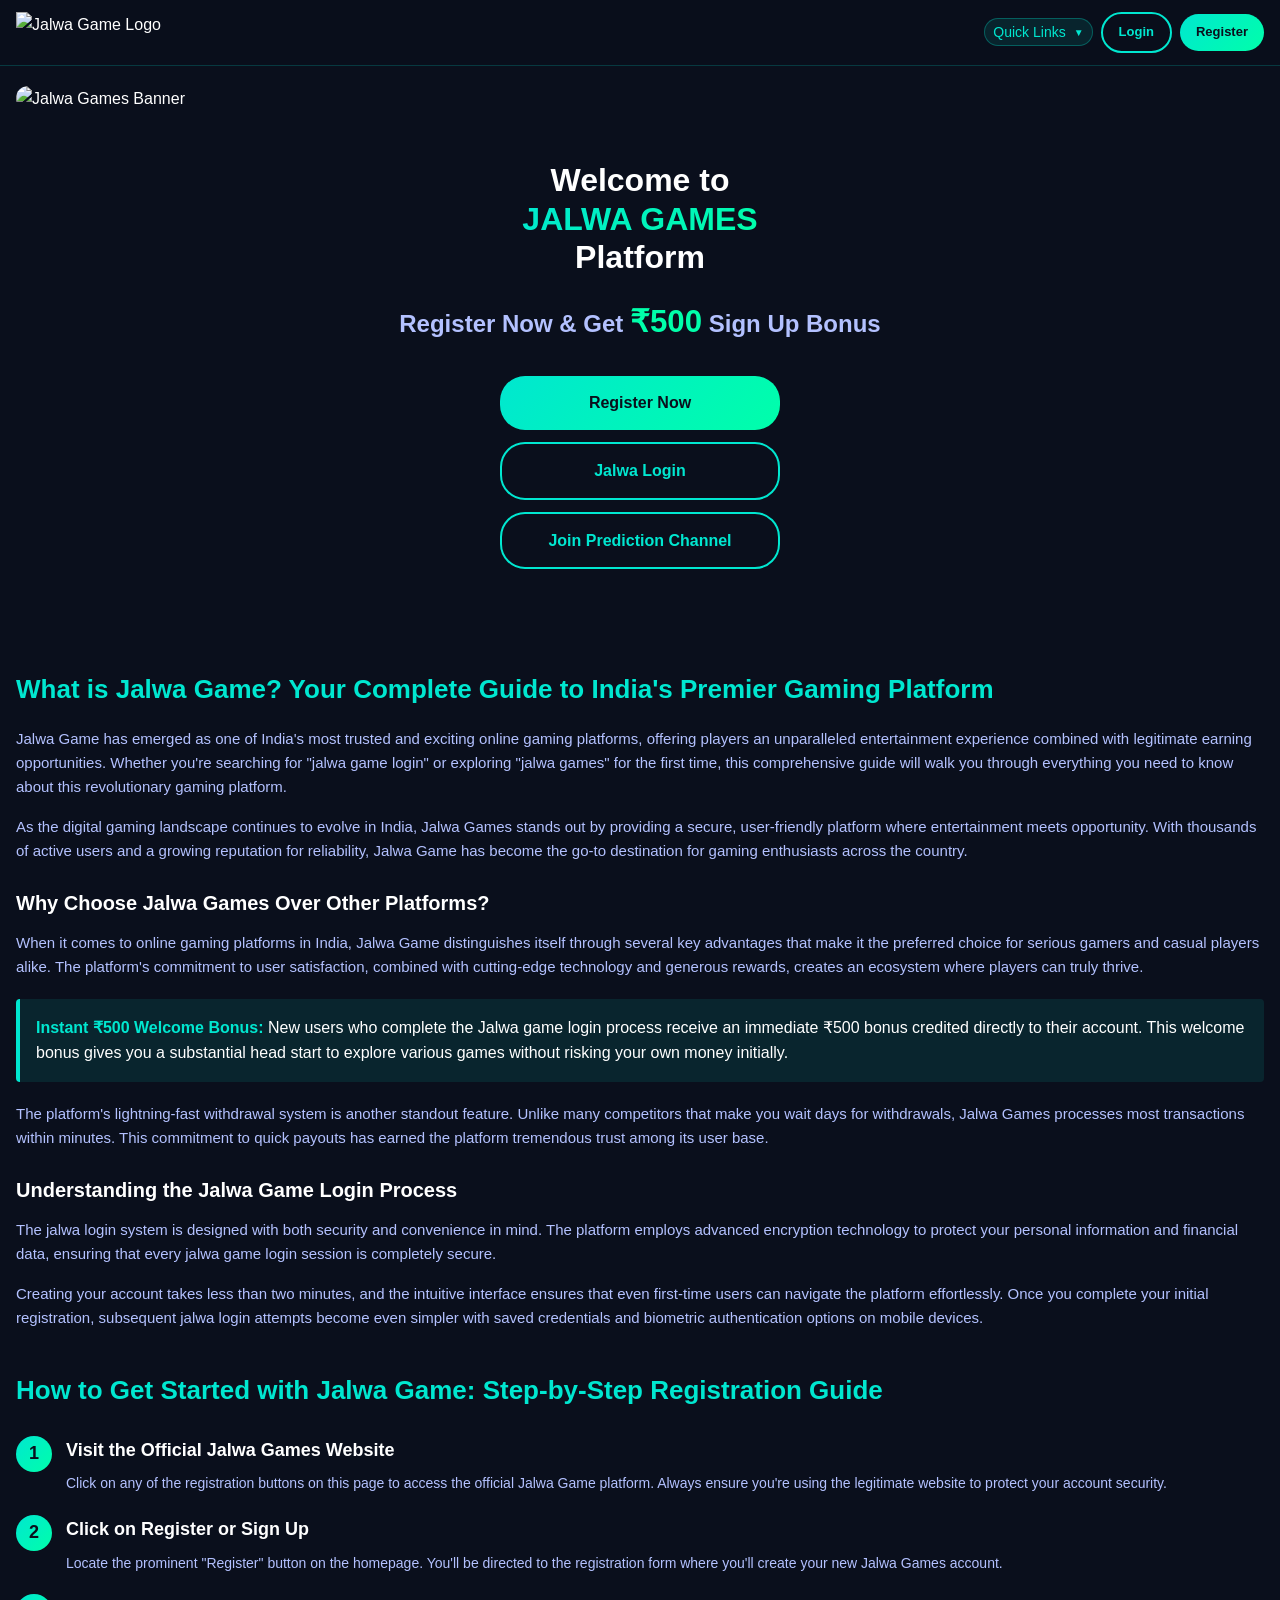
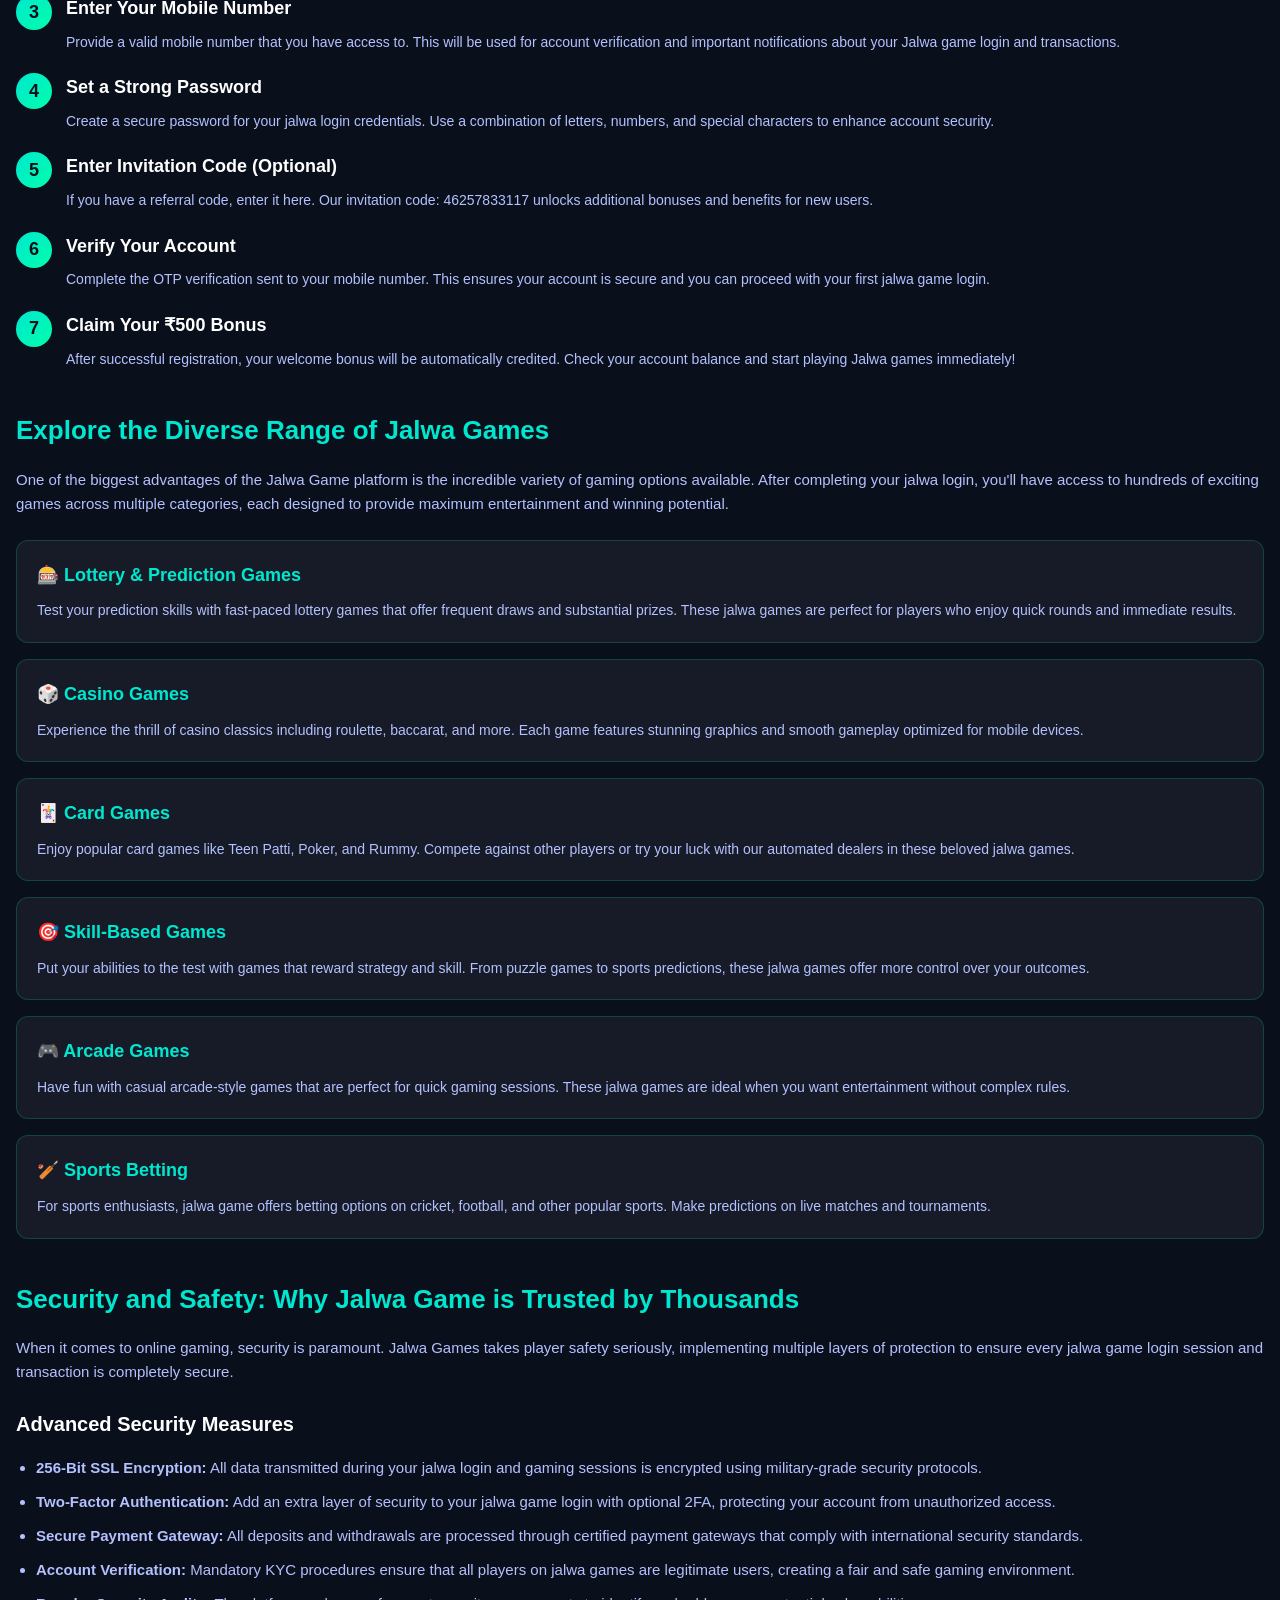
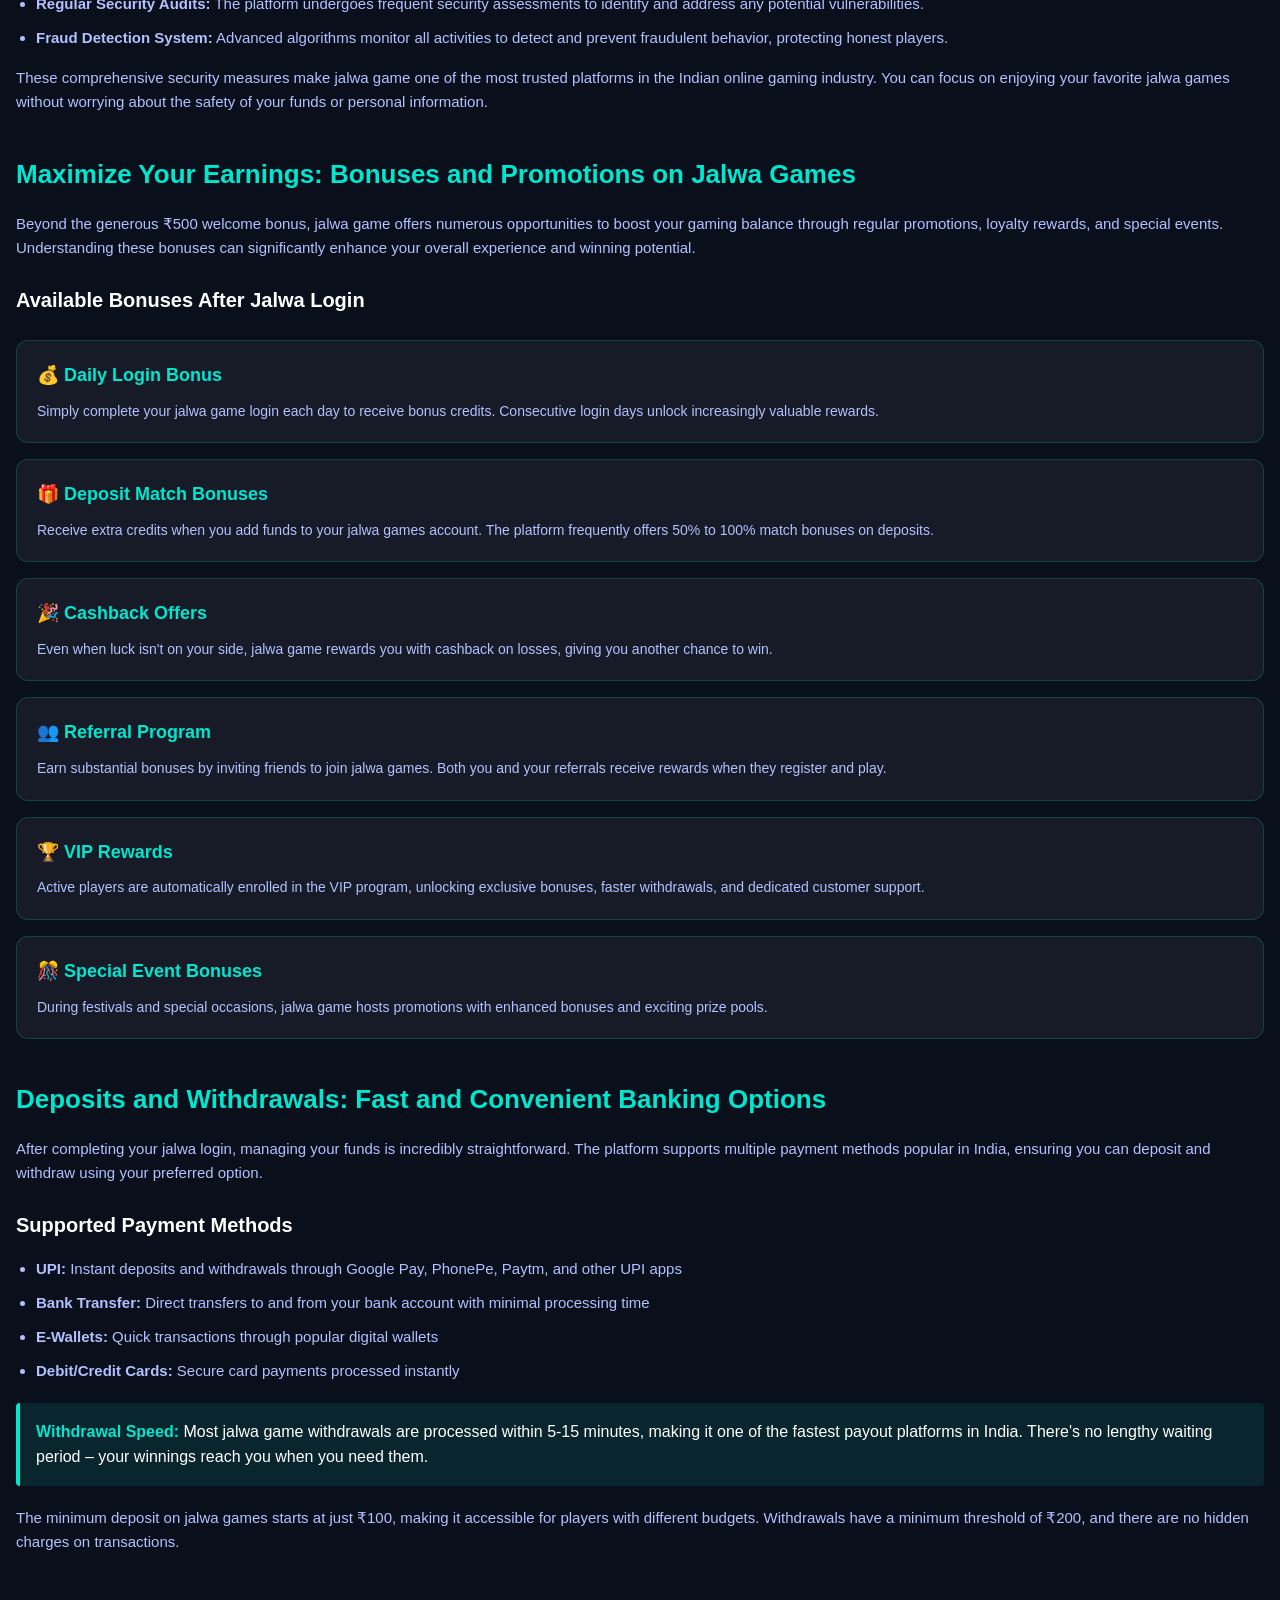
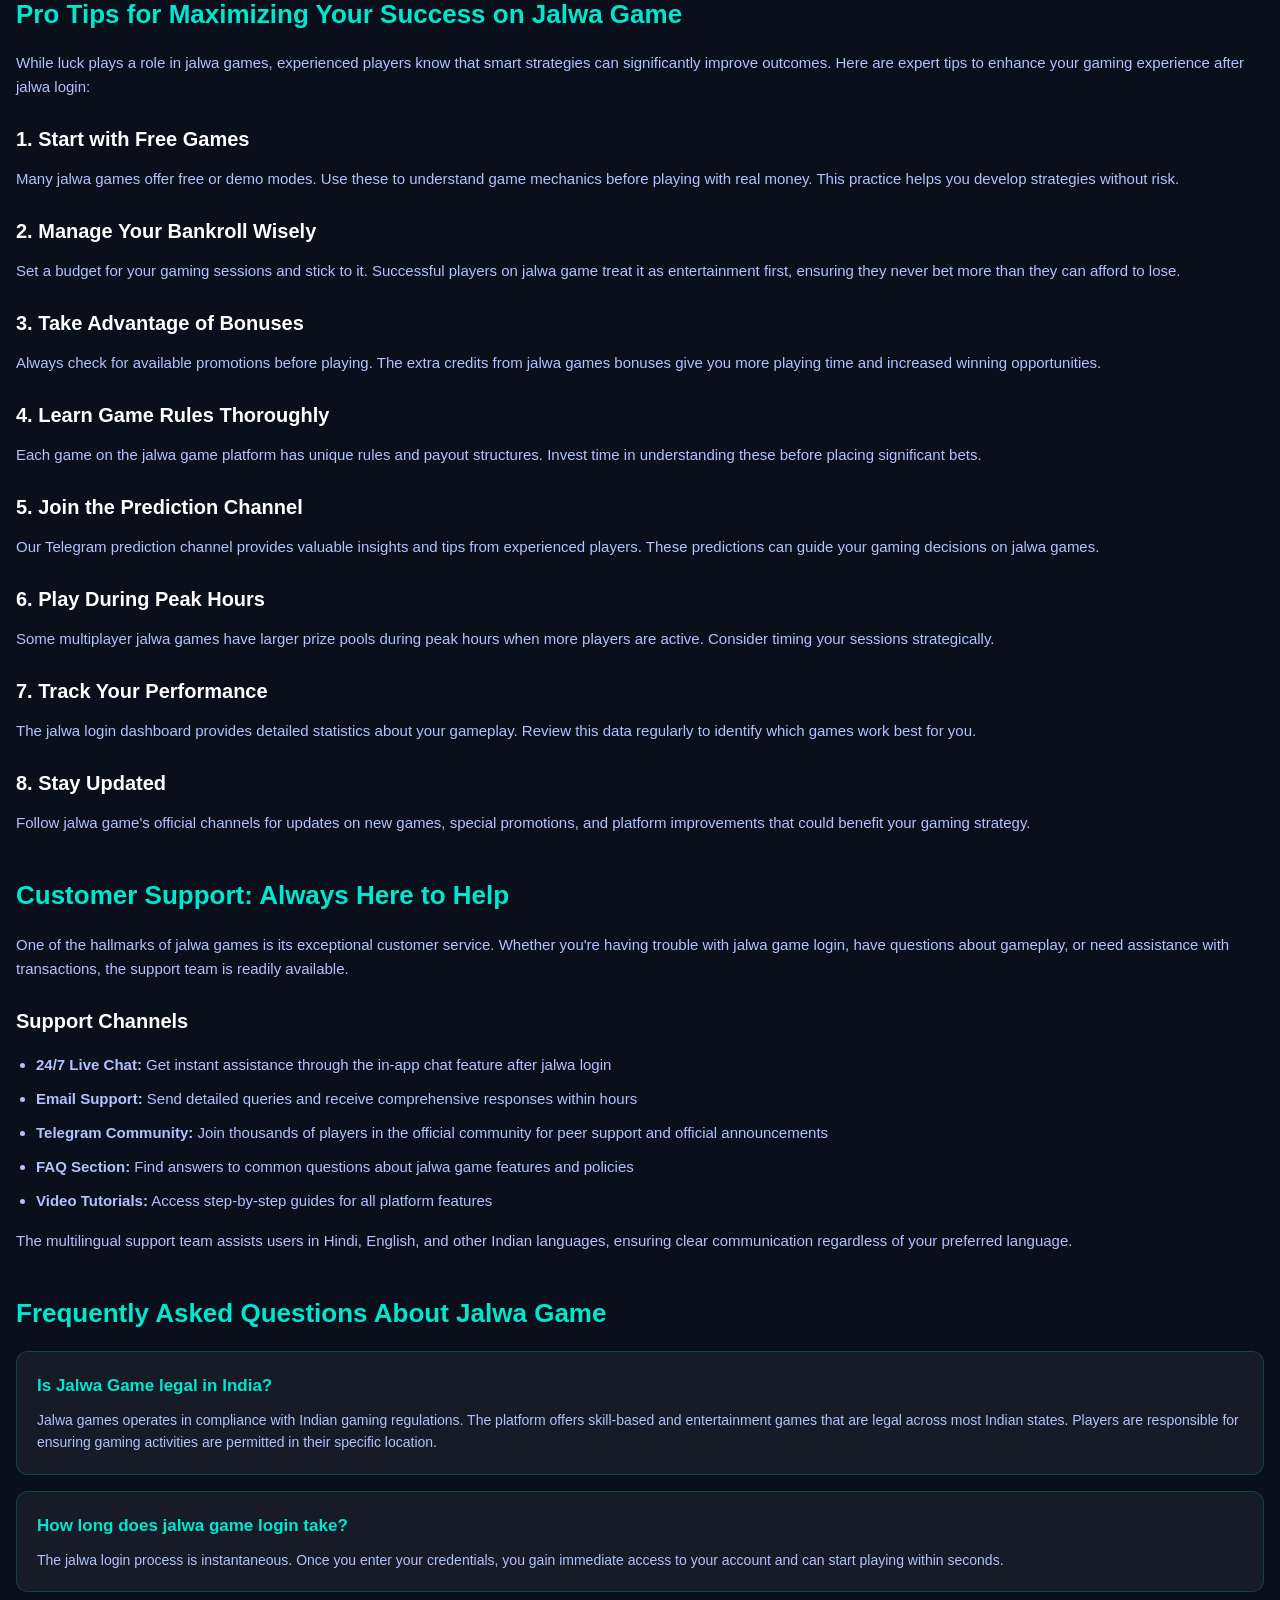
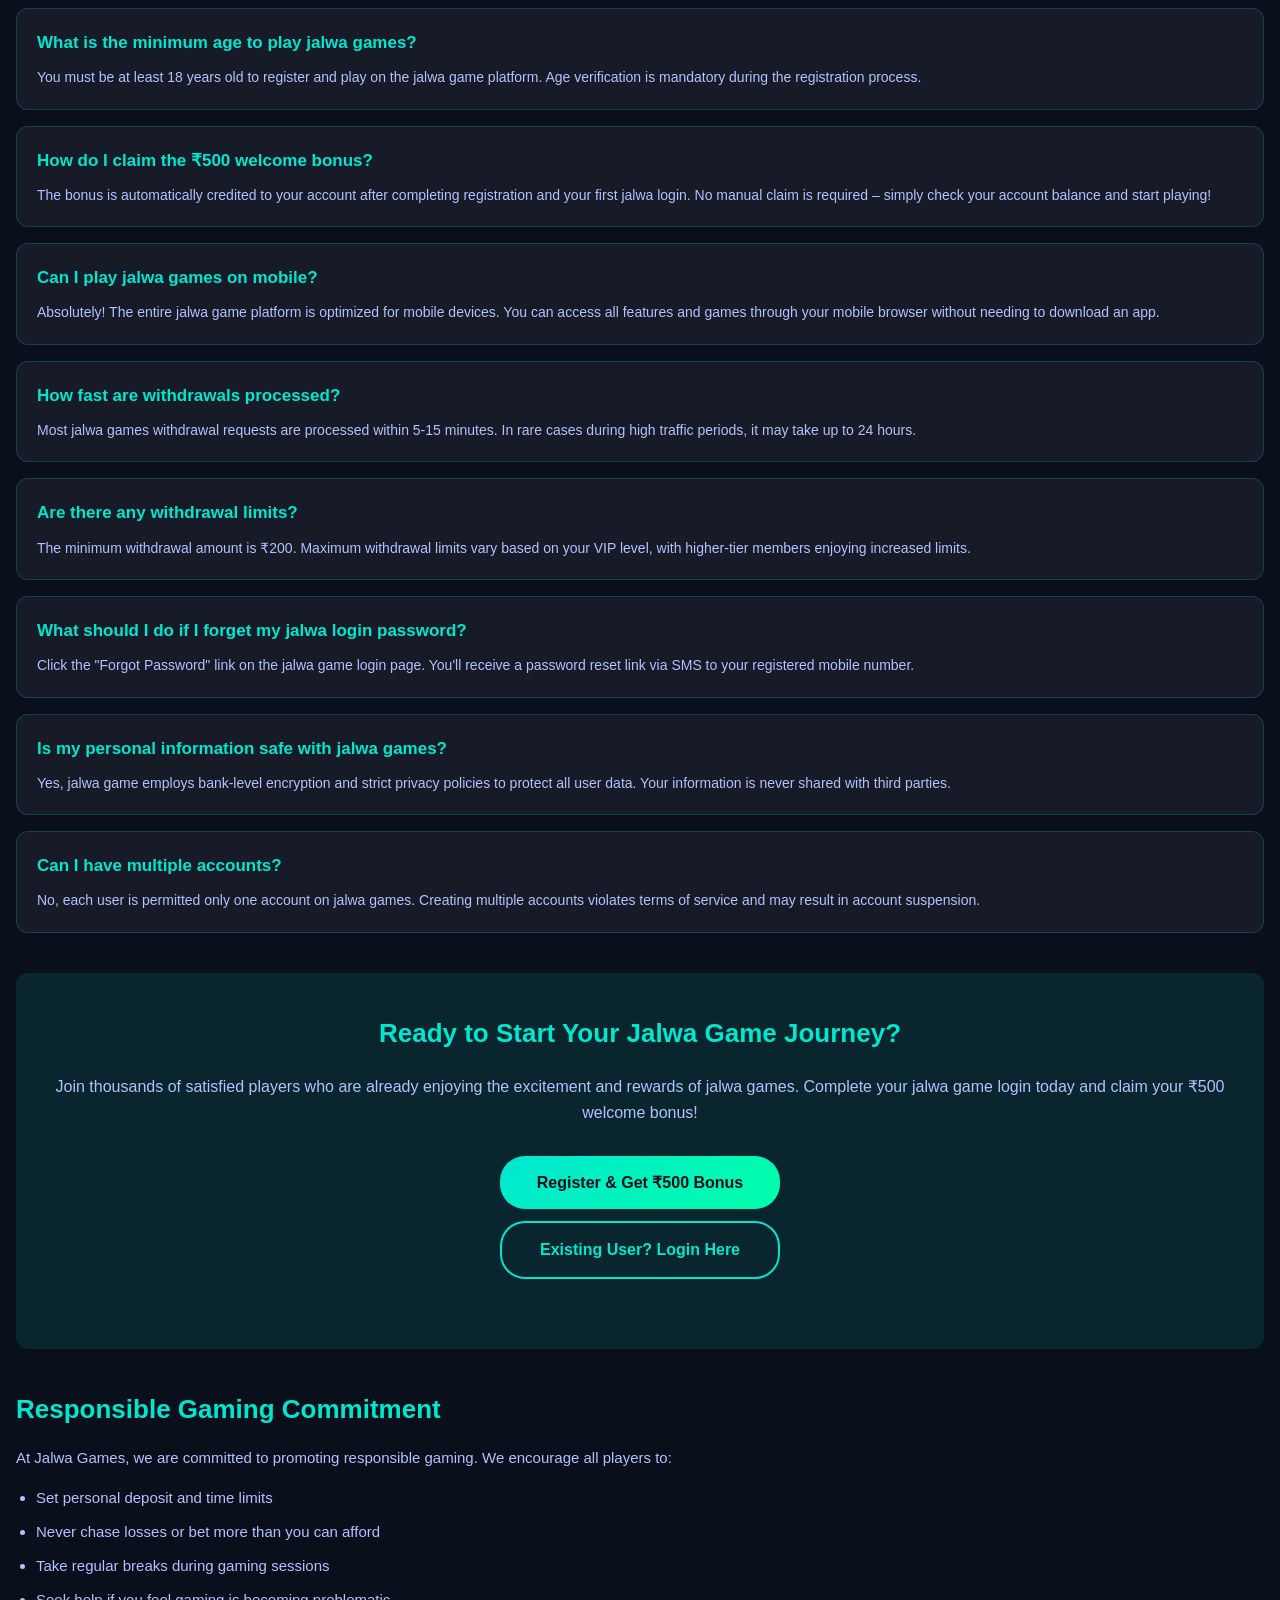
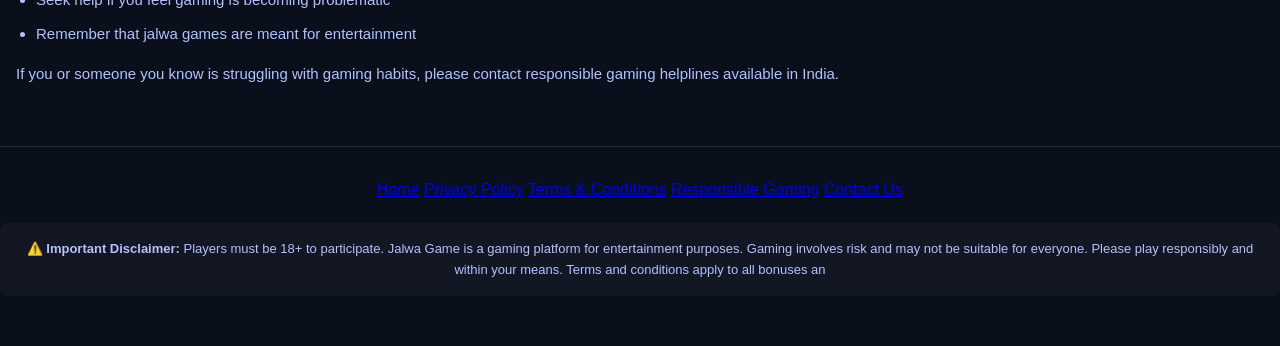
==== commit 1be71355: "Update index.html" ====
--- a/index.html
+++ b/index.html
@@ -55,6 +55,7 @@
   }
 
   .dropdown-btn {
+    background: rgba(0, 231, 208, 0.1);
     border: 1px solid rgba(0, 231, 208, 0.3);
     color: #00e7d0;
     padding: 5px 8px;
@@ -794,3 +795,4 @@
 
 
 
+
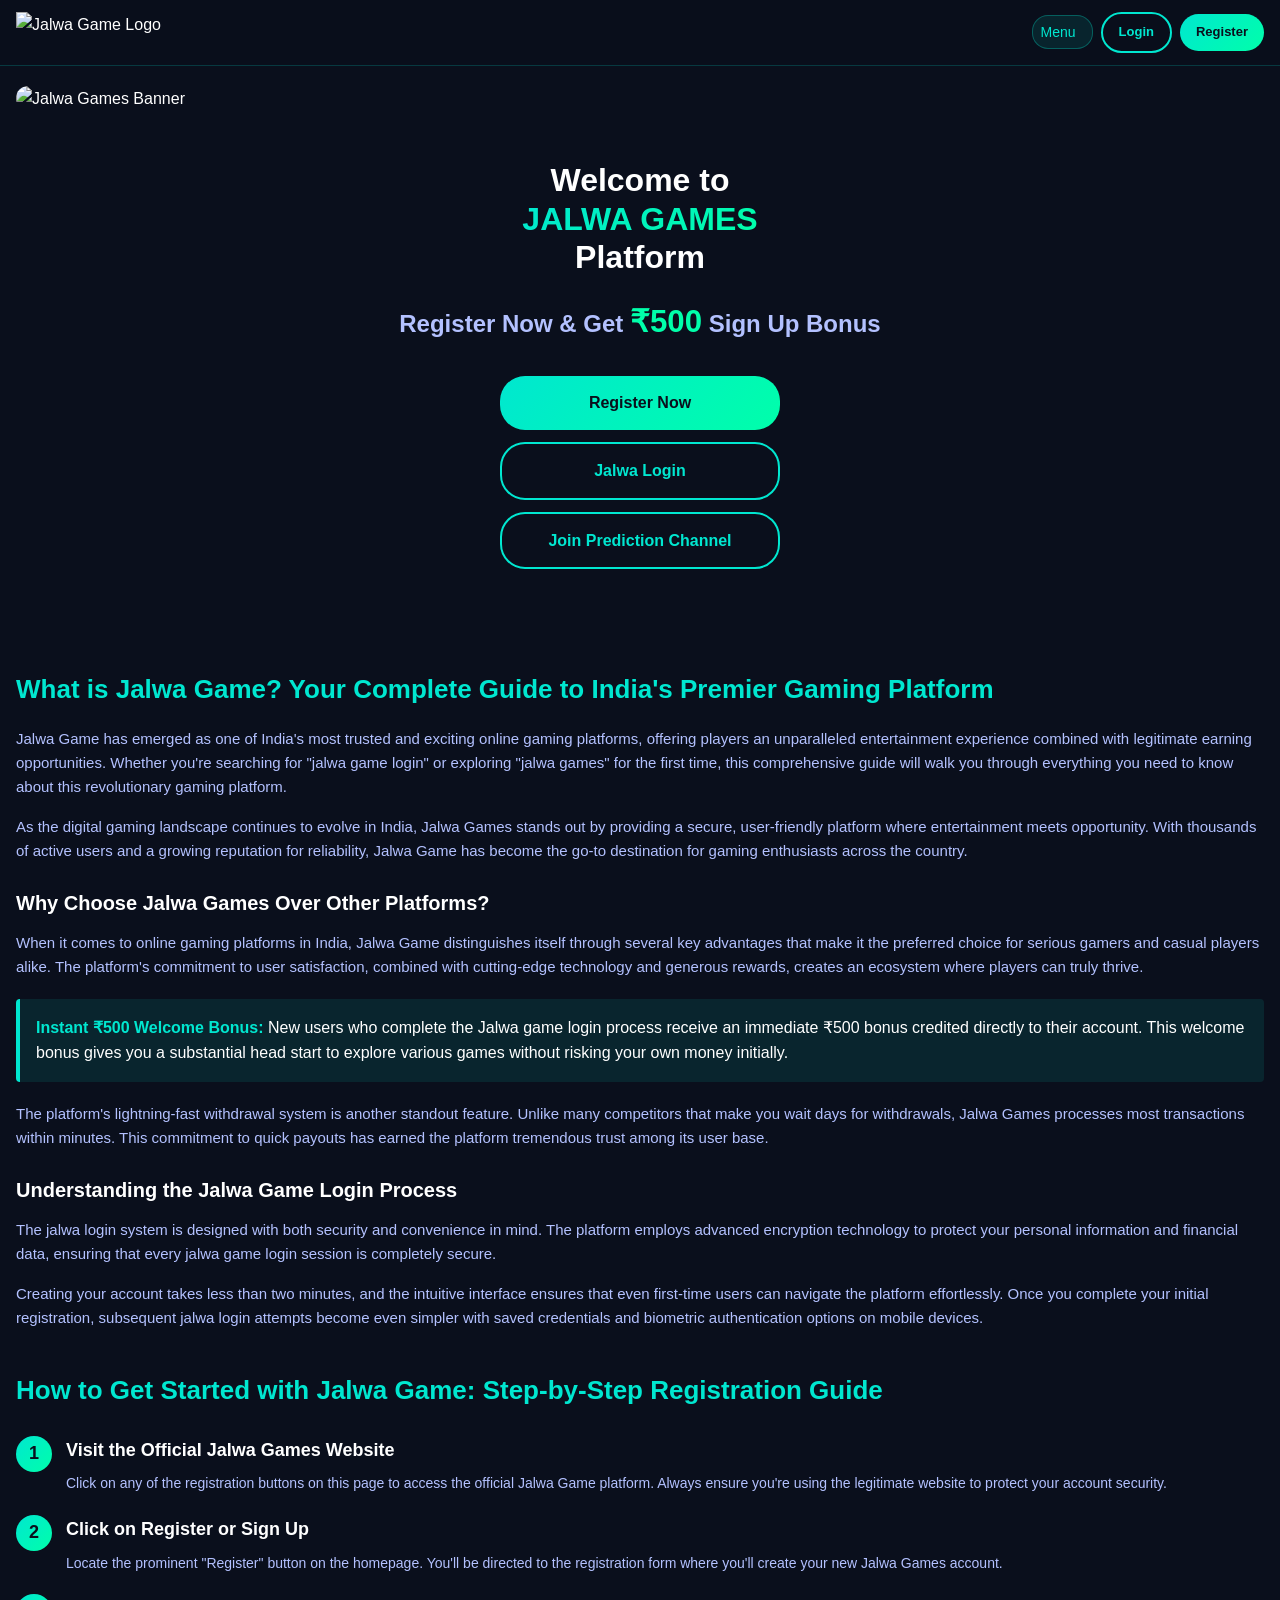
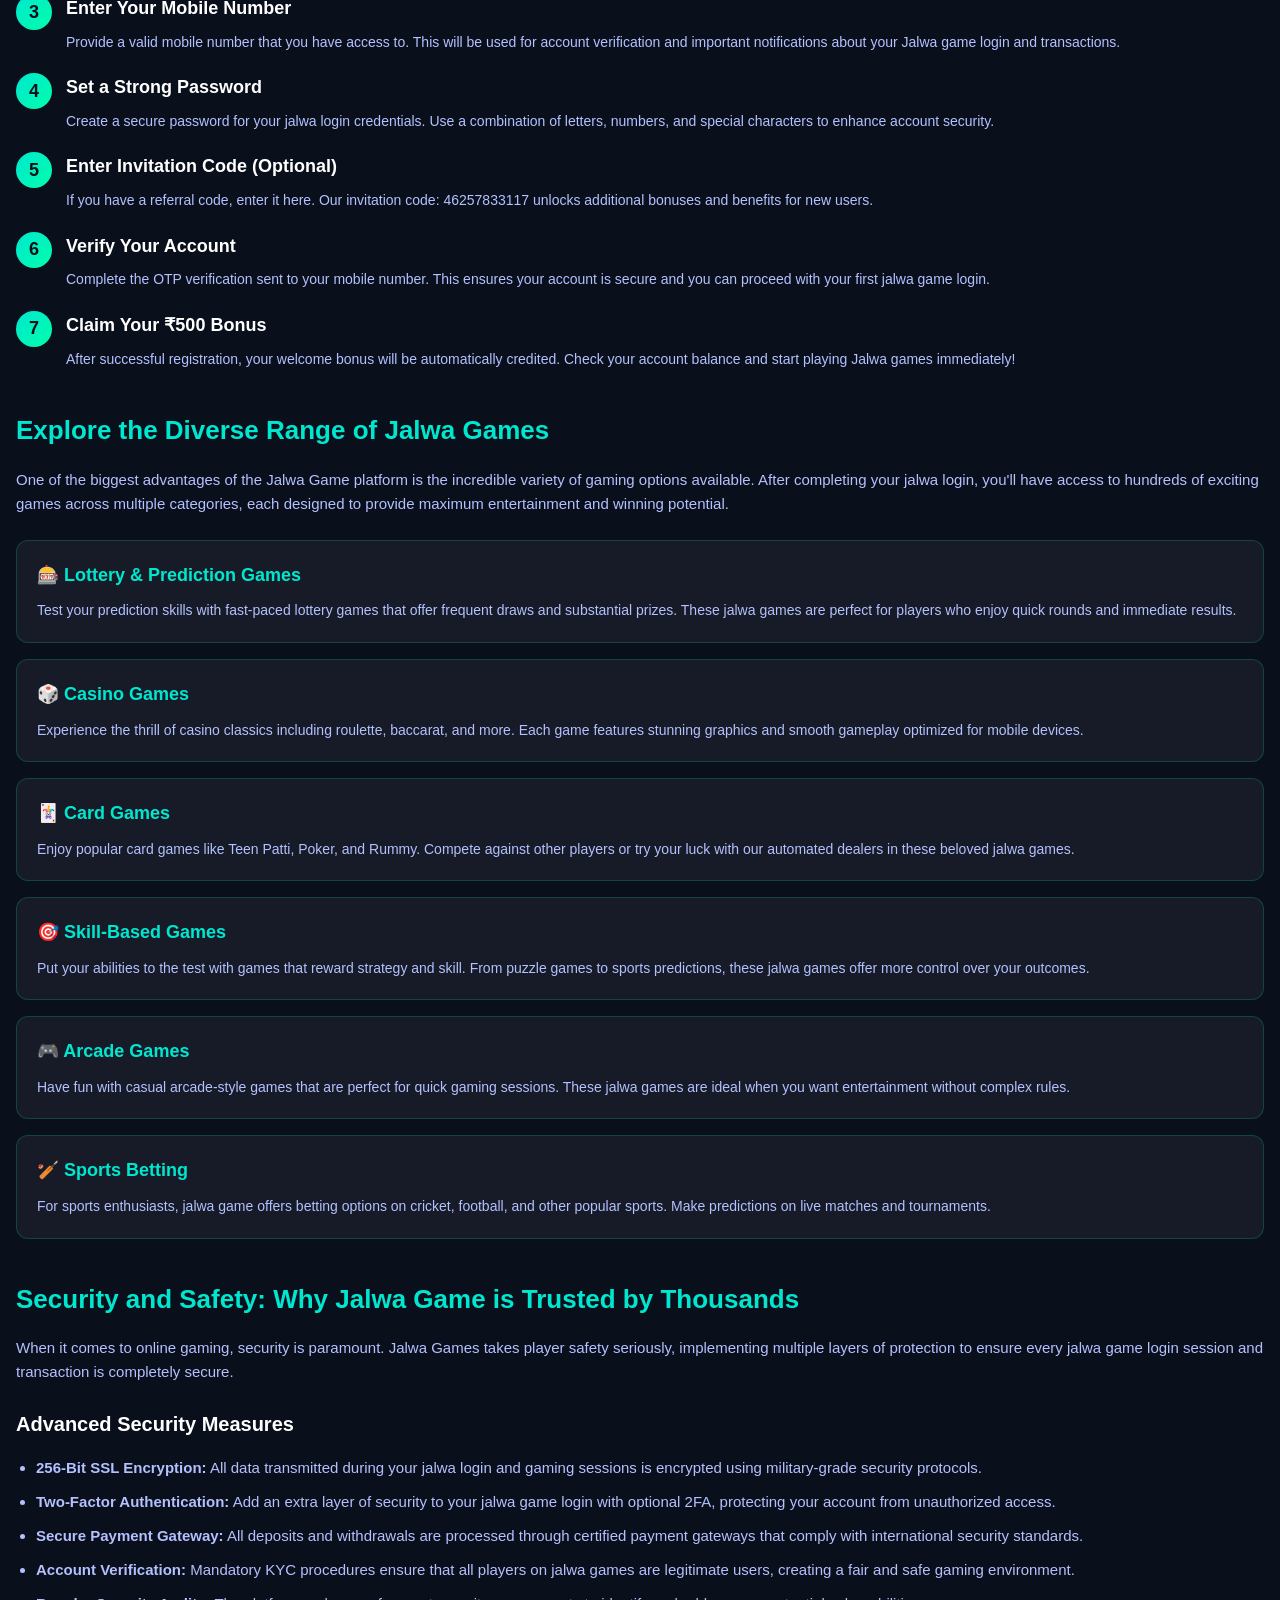
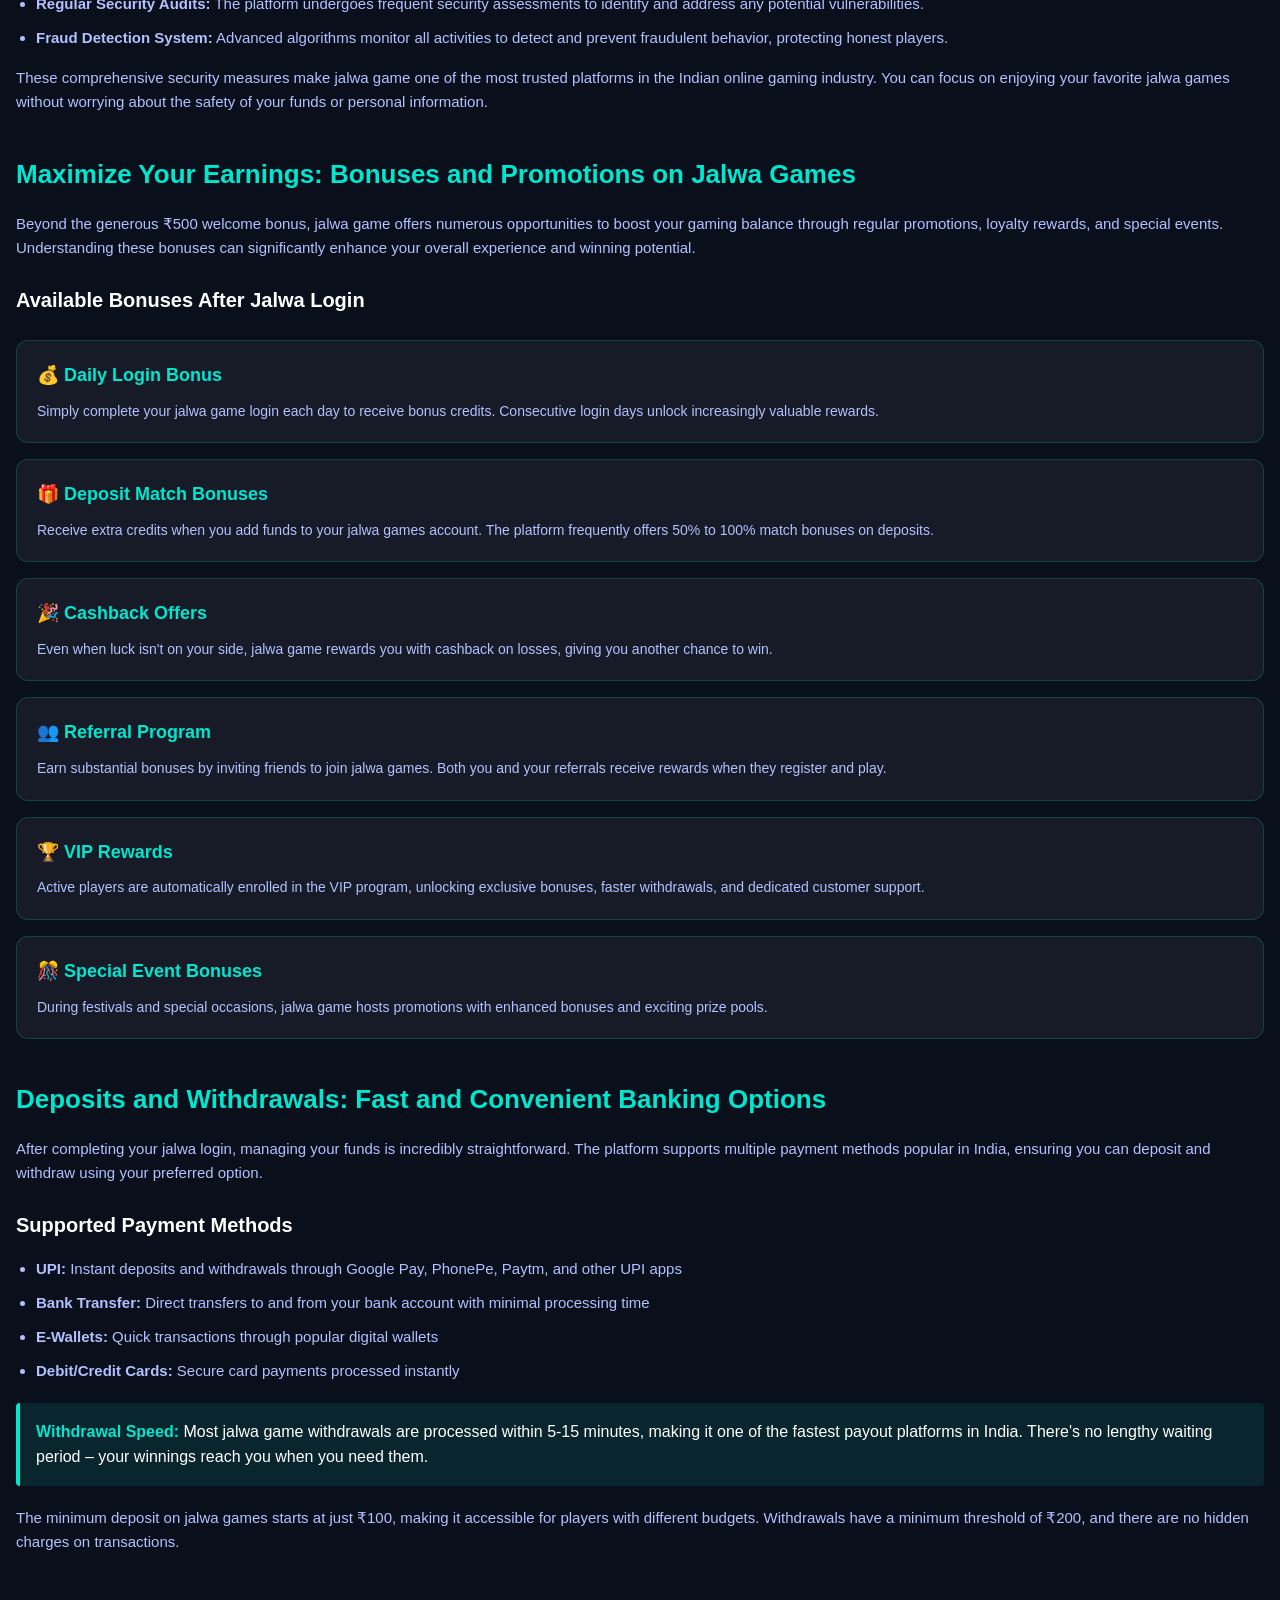
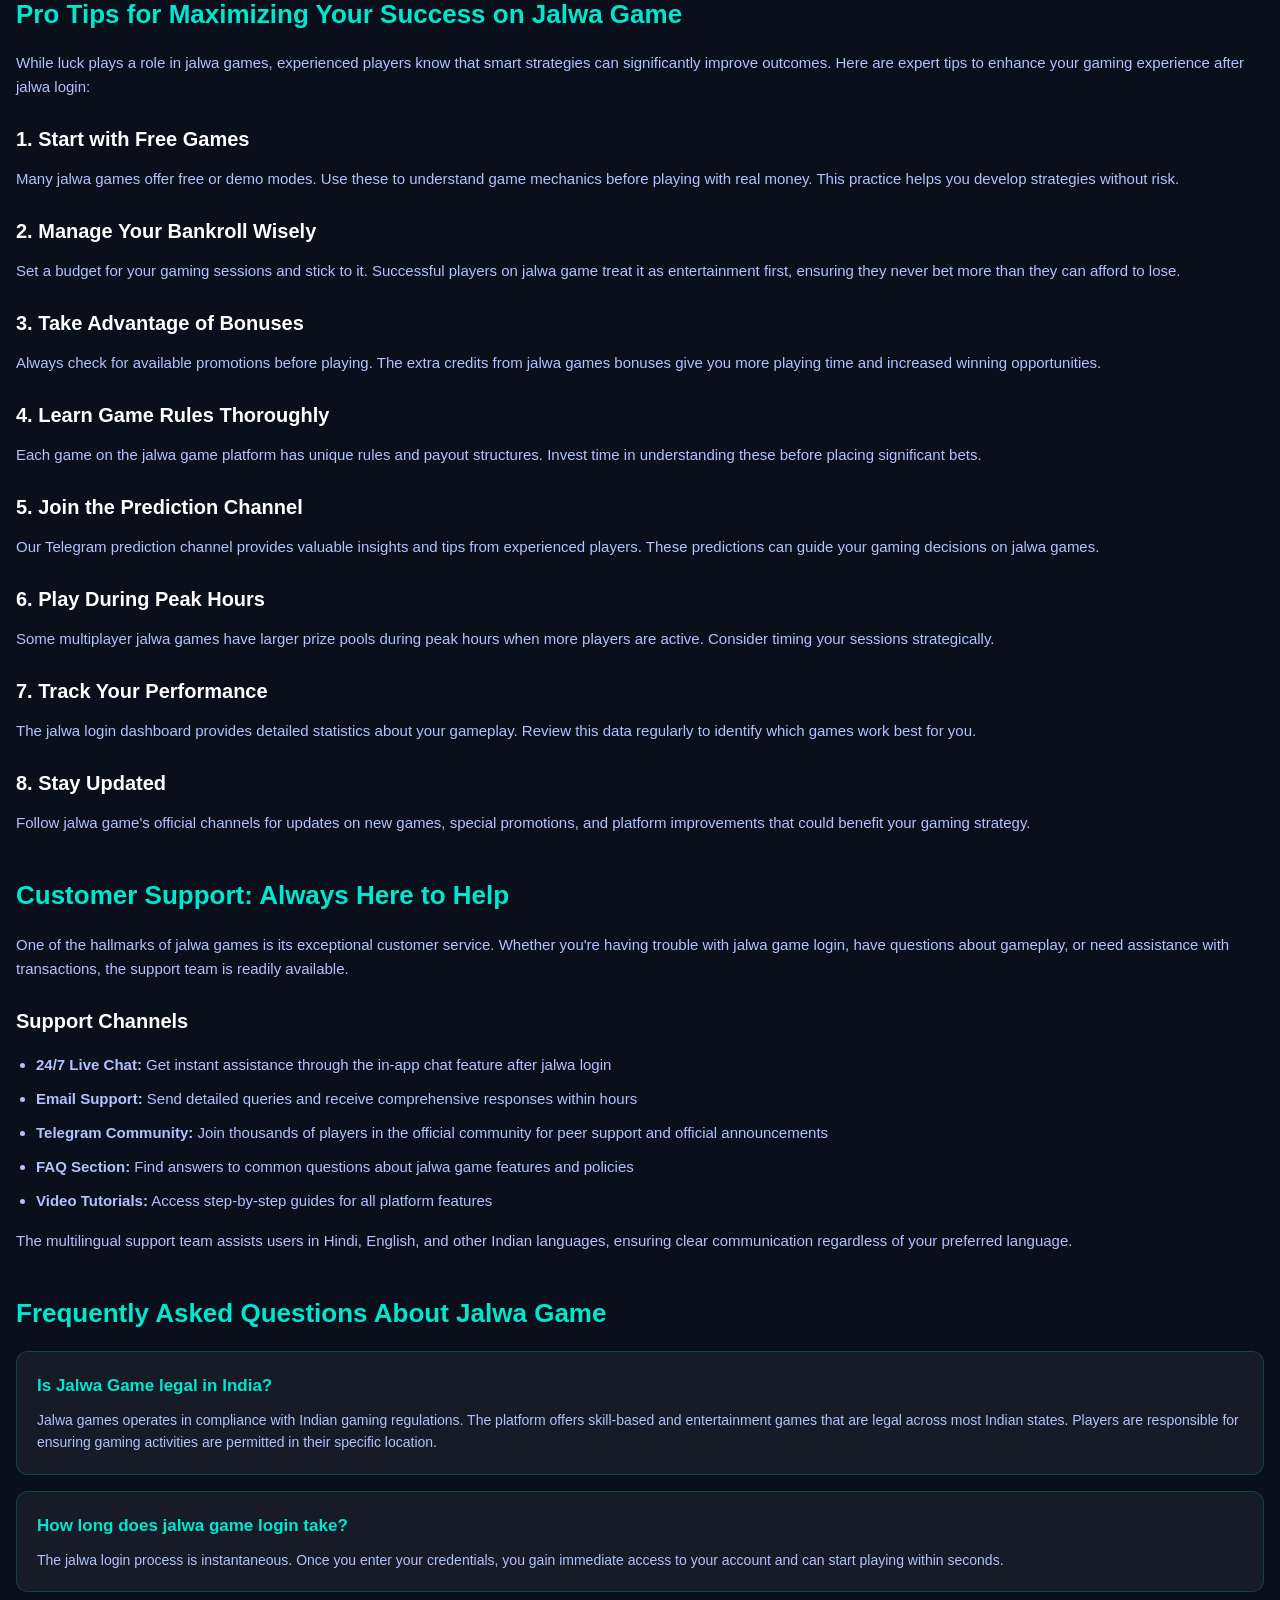
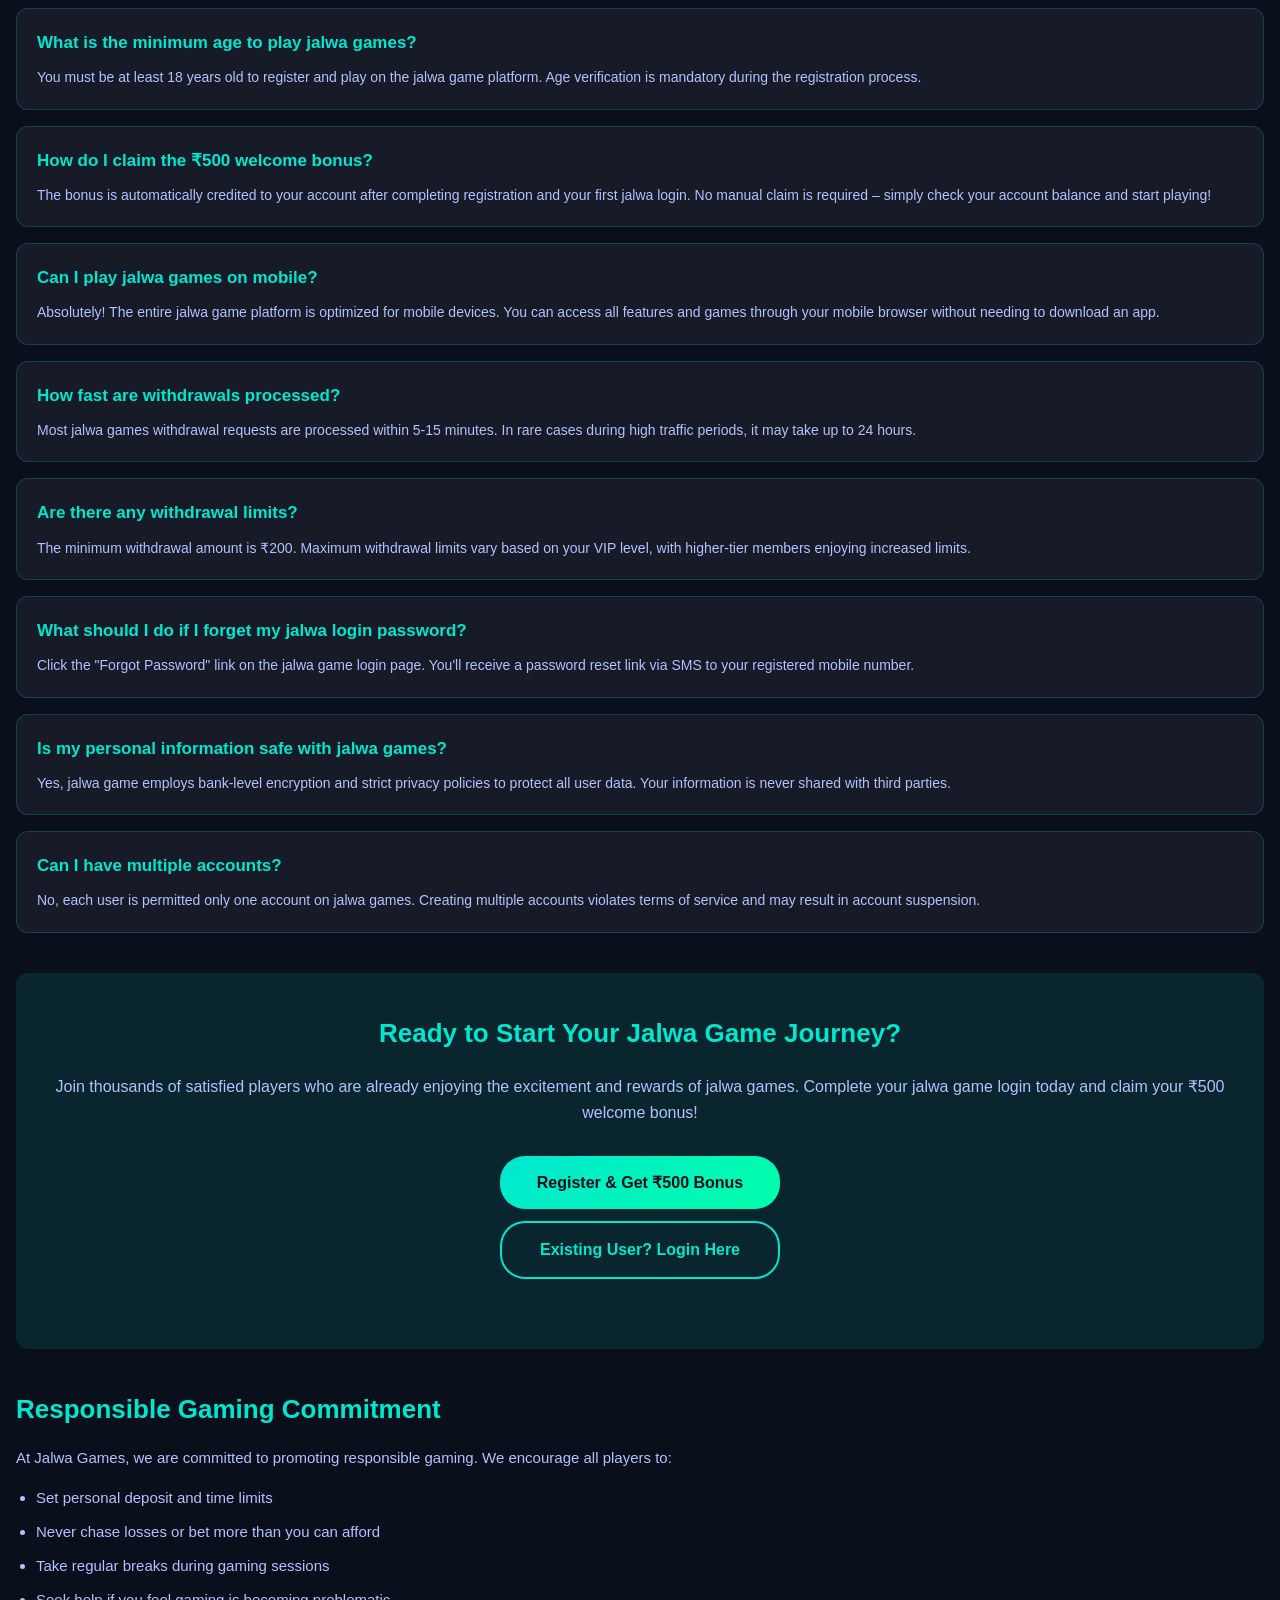
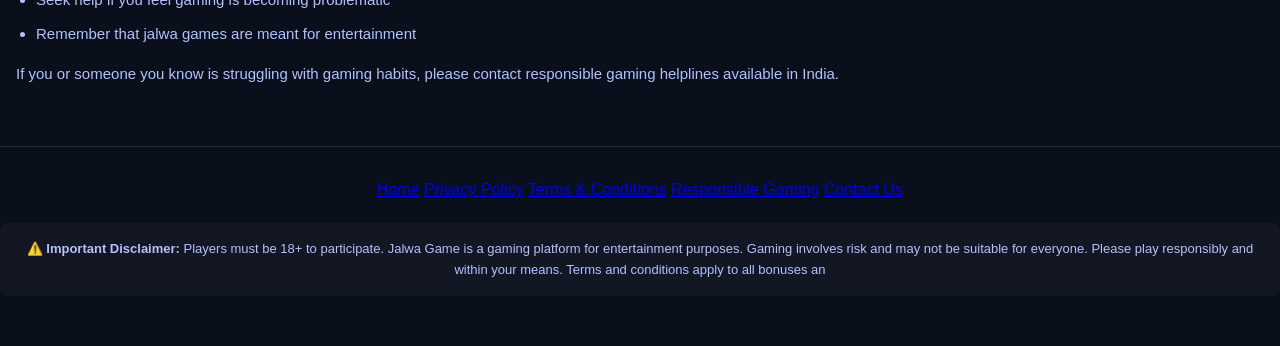
==== commit cc32ff54: "Update index.html" ====
--- a/index.html
+++ b/index.html
@@ -58,7 +58,7 @@
     background: rgba(0, 231, 208, 0.1);
     border: 1px solid rgba(0, 231, 208, 0.3);
     color: #00e7d0;
-    padding: 5px 8px;
+    padding: 8px 8px;
     font-size: 14px;
     border-radius: 16px;
     cursor: pointer;
@@ -71,11 +71,10 @@
   .dropdown-btn:hover {
     background: rgba(0, 231, 208, 0.2);
     border-color: #00e7d0;
-    box-shadow: 0 0 15px rgba(0, 231, 208, 0.3);
   }
 
   .dropdown-btn::after {
-    content: '▼';
+    content: '';
     font-size: 10px;
     transition: transform 0.3s ease;
   }
@@ -96,8 +95,7 @@
     visibility: hidden;
     transform: translateY(-10px);
     transition: all 0.3s ease;
-    box-shadow: 0 8px 32px rgba(0, 231, 208, 0.1);
-  }
+     }
 
   .dropdown.active .dropdown-menu {
     opacity: 1;
@@ -421,7 +419,7 @@
       <img src="https://jalwaimg.jalwa-jalwa.com/Jalwa/other/h5setting_20250315141734j61m.png" alt="Jalwa Game Logo" class="logo">
       <div class="header-btns">
         <div class="dropdown">
-          <button class="dropdown-btn" onclick="toggleDropdown()">Quick Links</button>
+          <button class="dropdown-btn" onclick="toggleDropdown()">Menu</button>
           <div class="dropdown-menu">
             <a href="https://jalwagamee.netlify.app/jalwagameslogin.html" class="dropdown-item">Jalwa Games Login</a>
             <a href="https://jalwagamee.netlify.app/jalwalogin.html" class="dropdown-item">Jalwa Login</a>
@@ -796,3 +794,5 @@
 
 
 
+
+
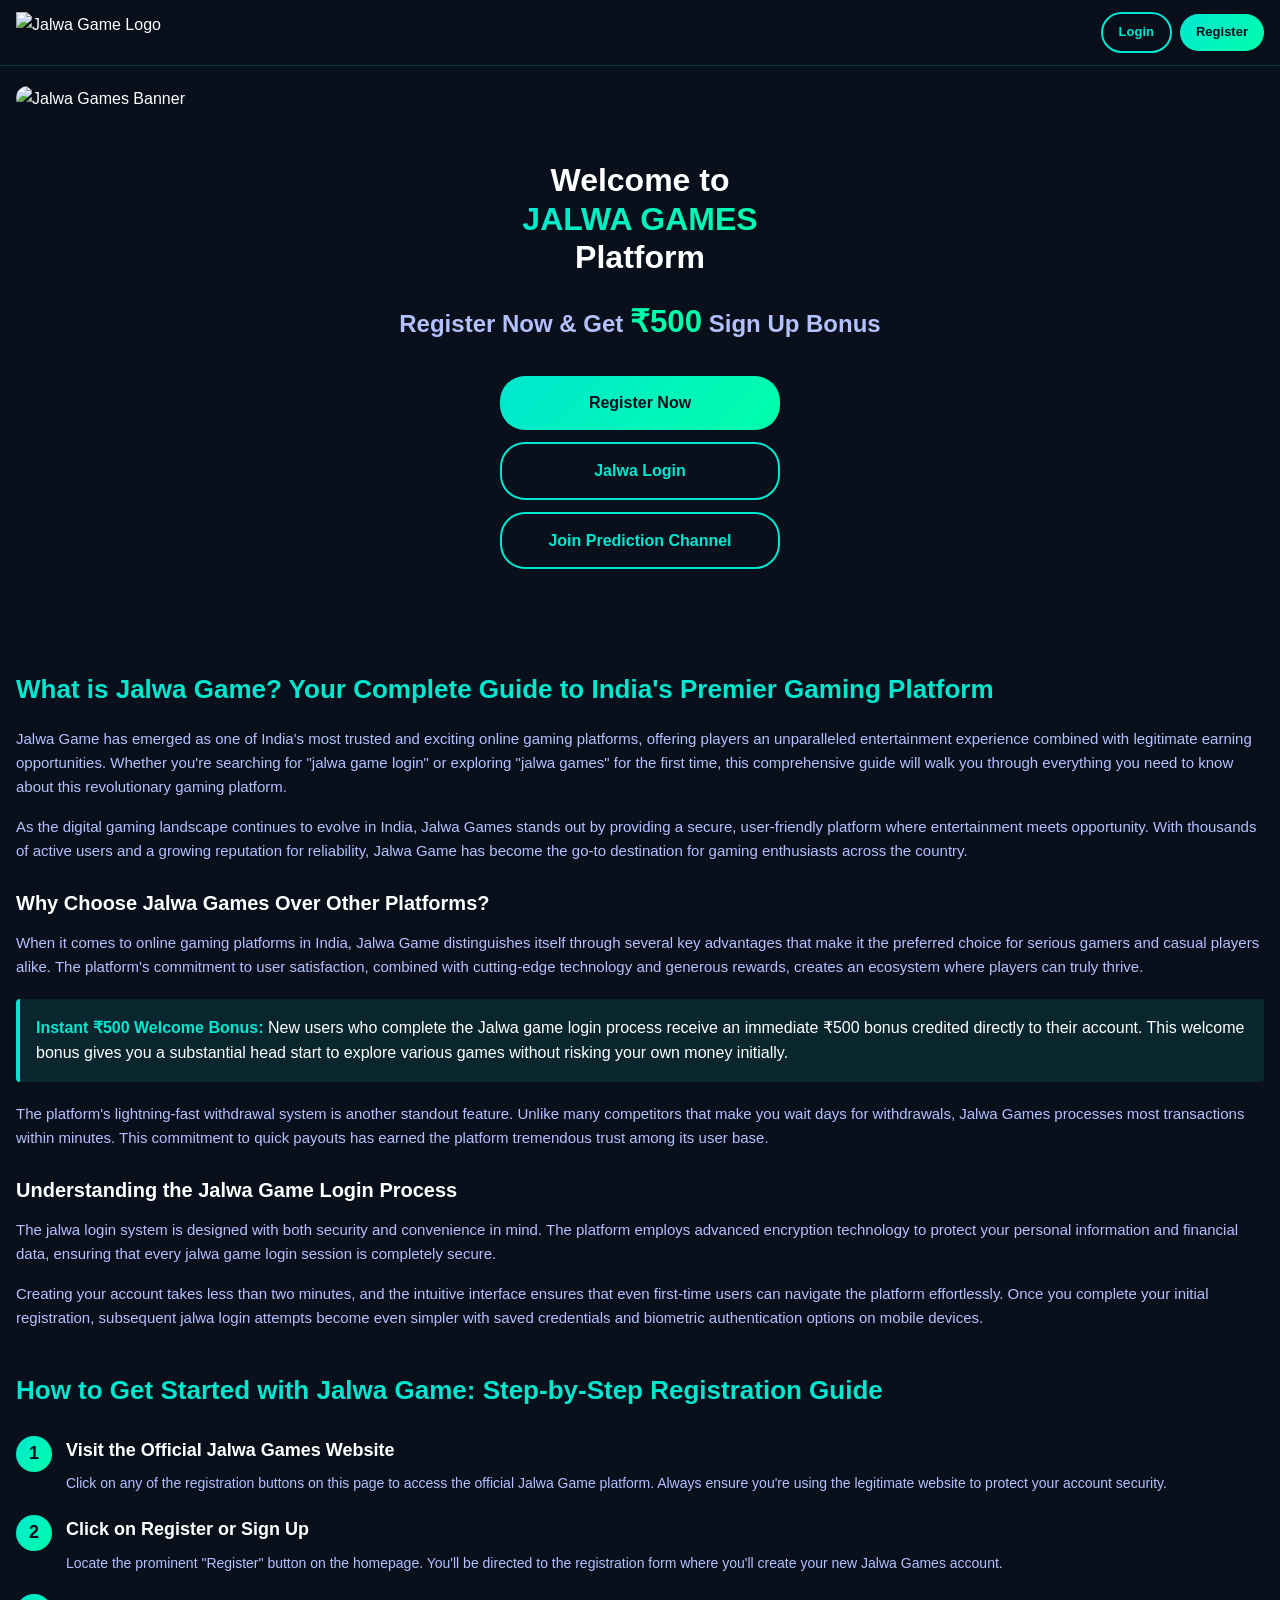
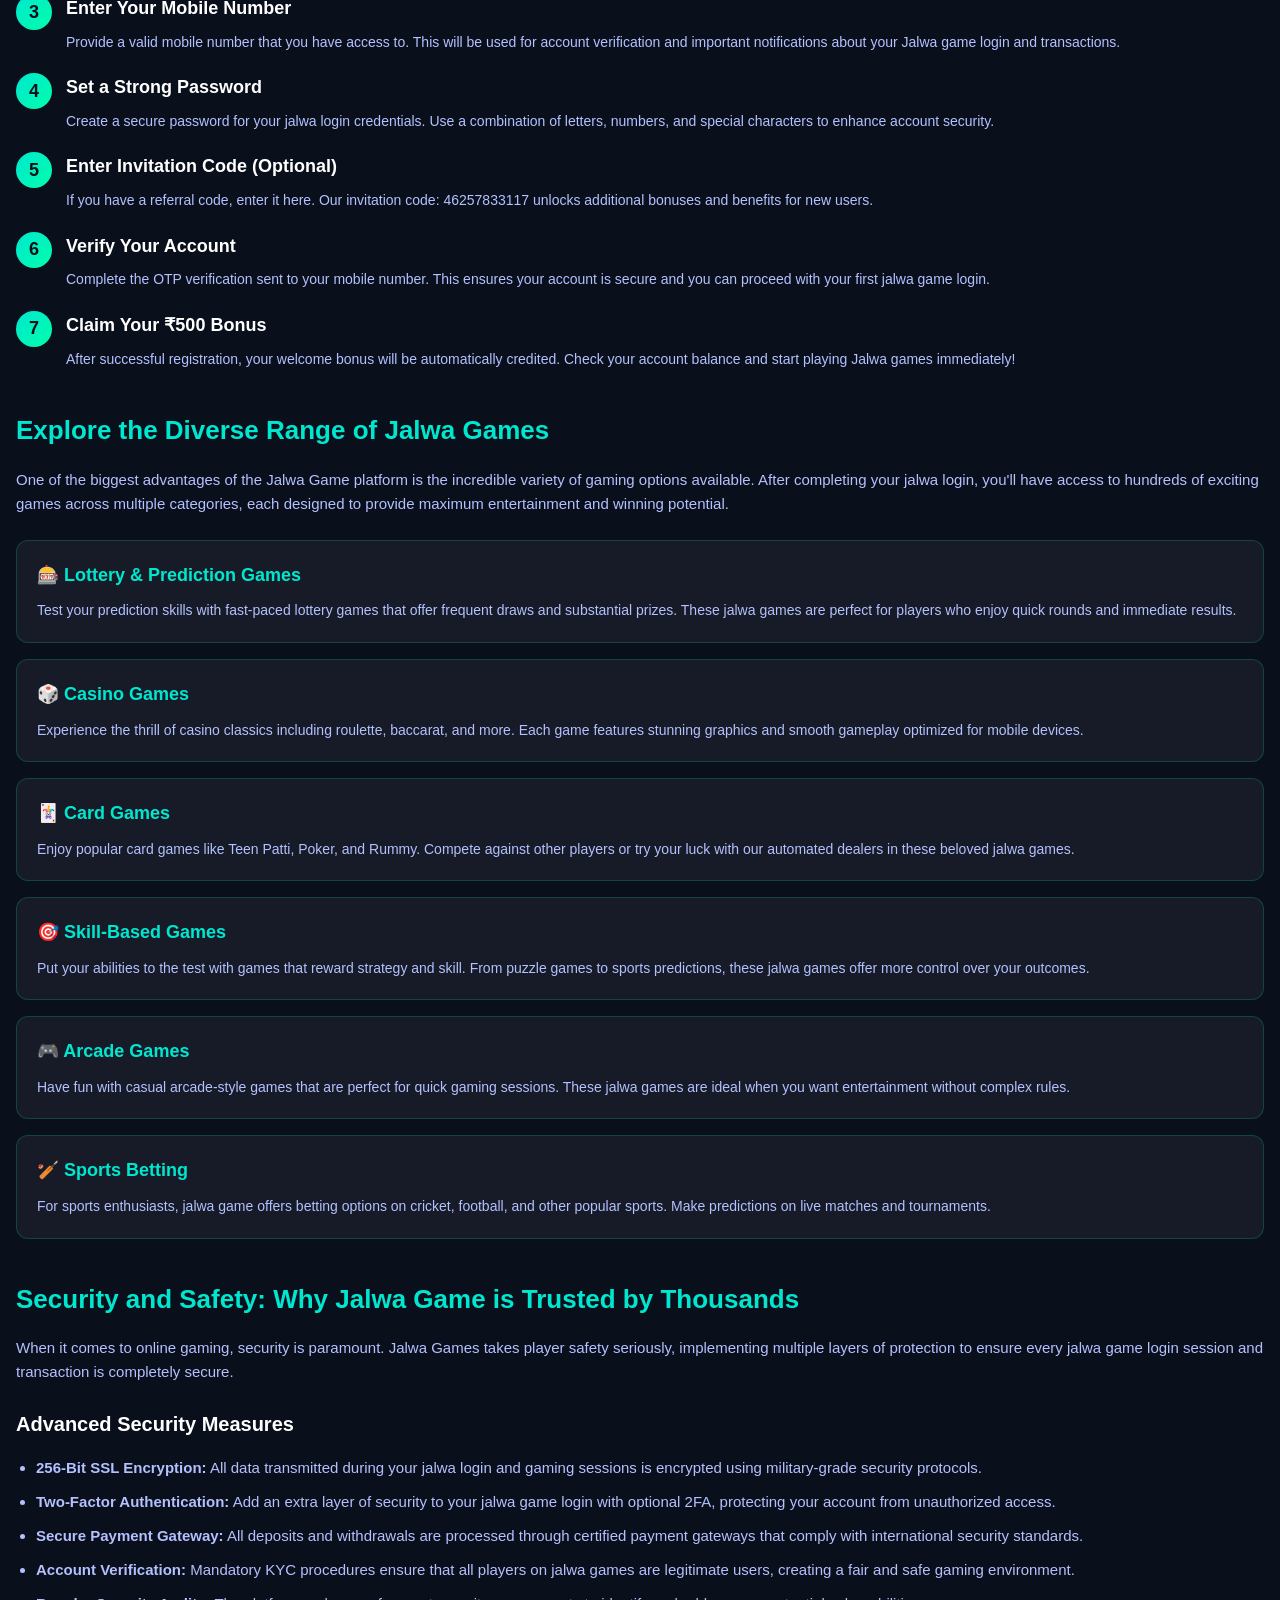
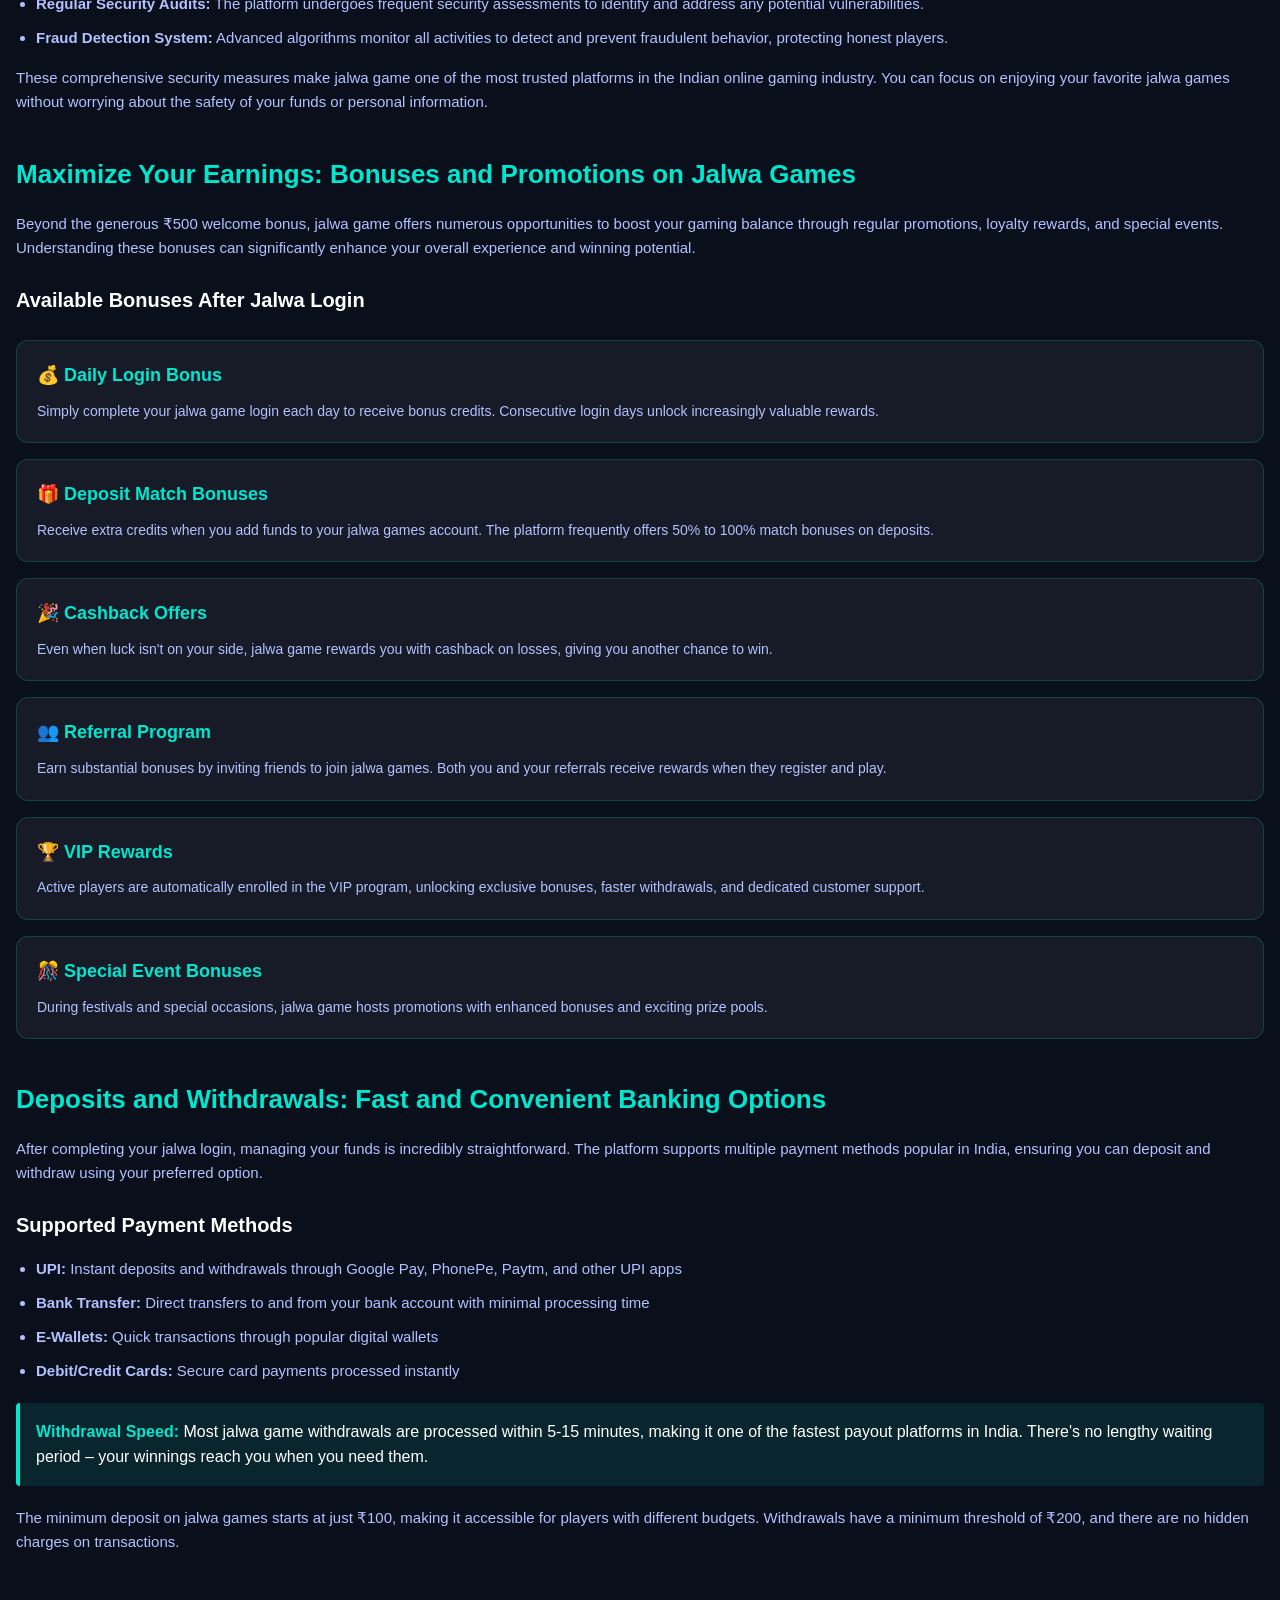
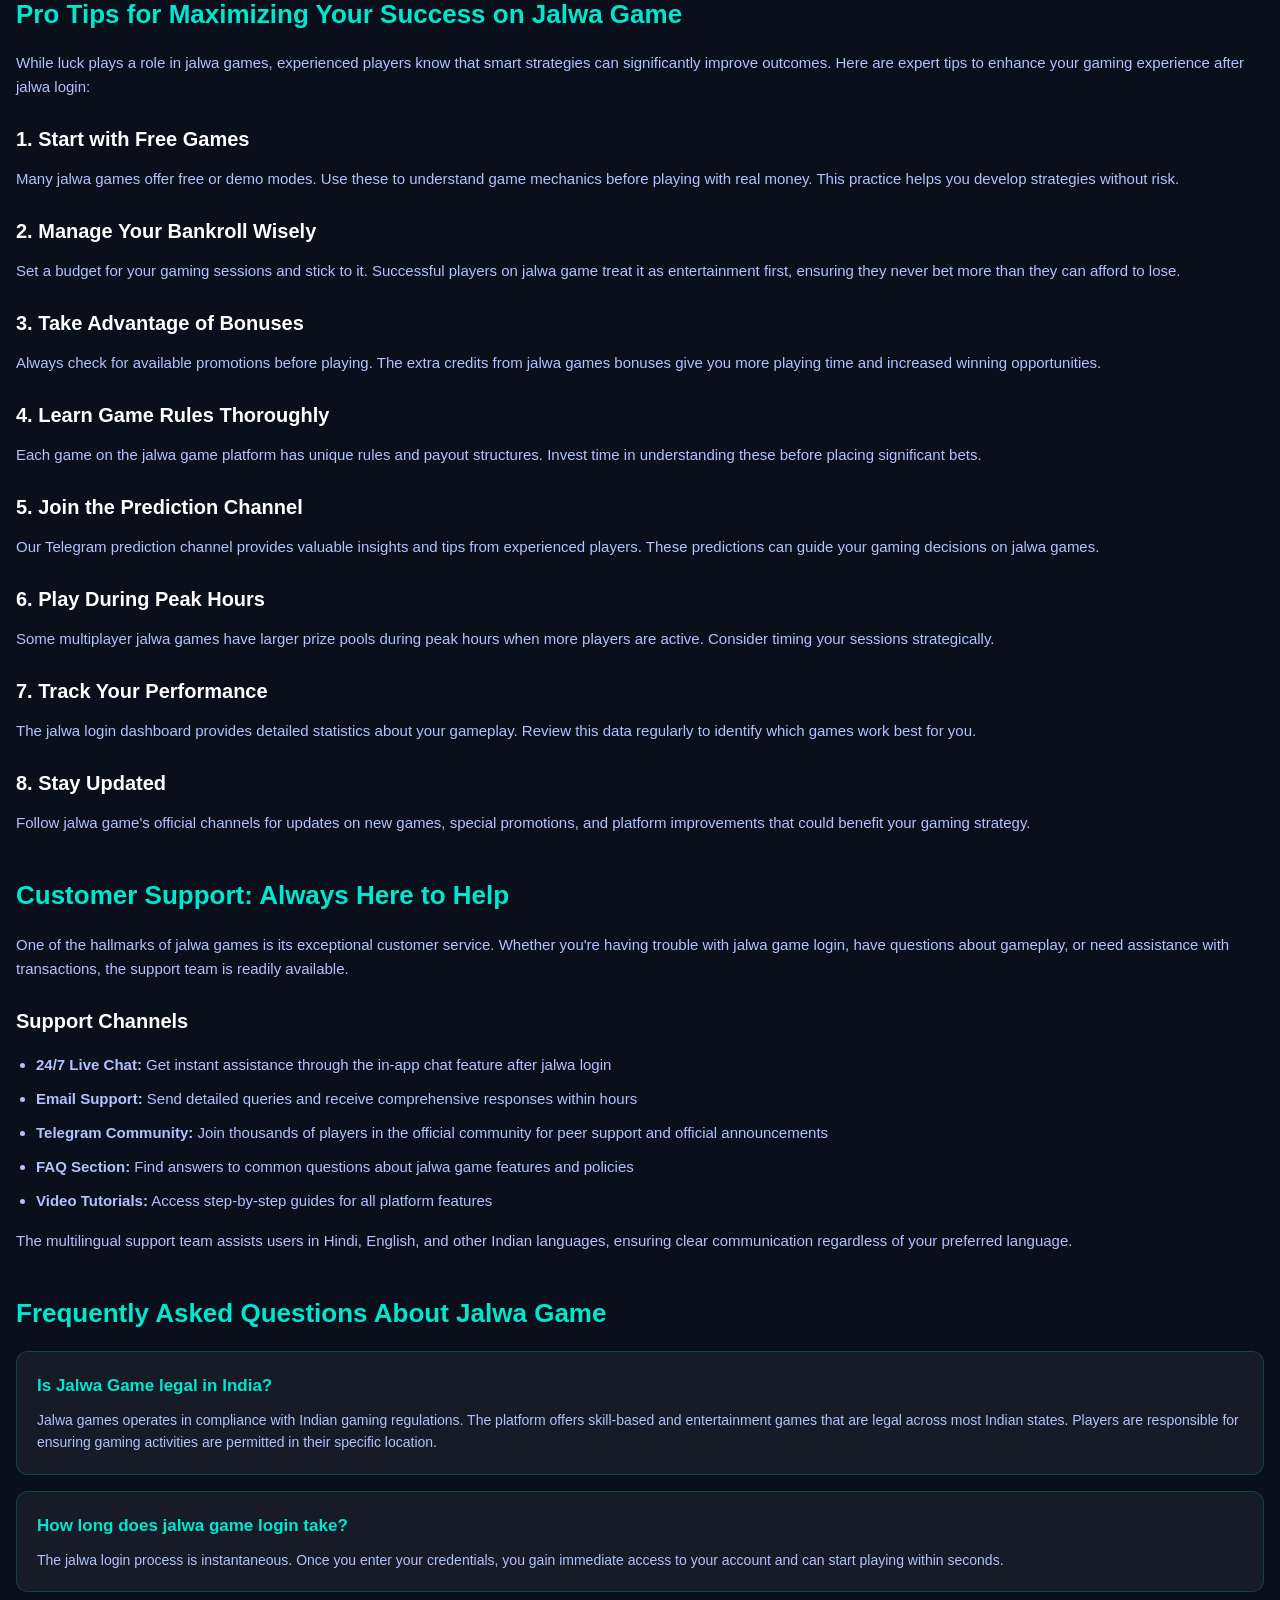
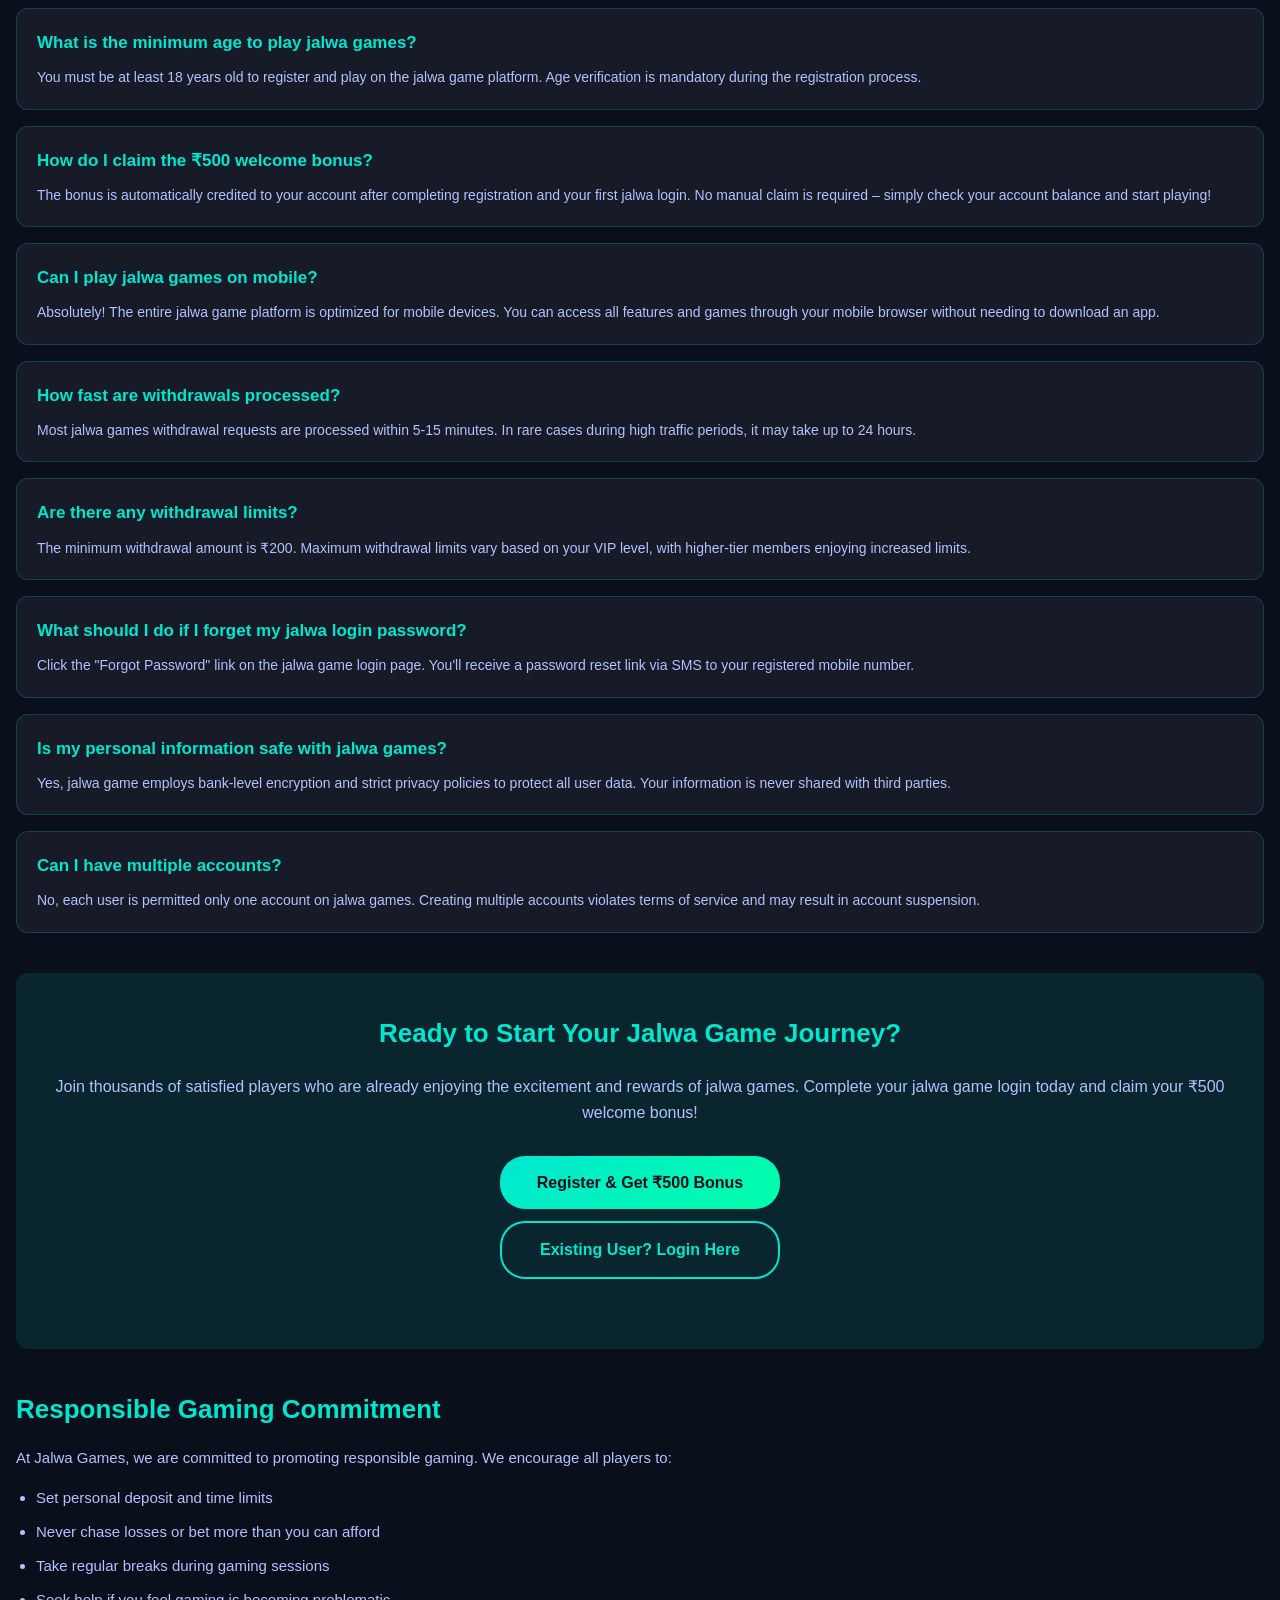
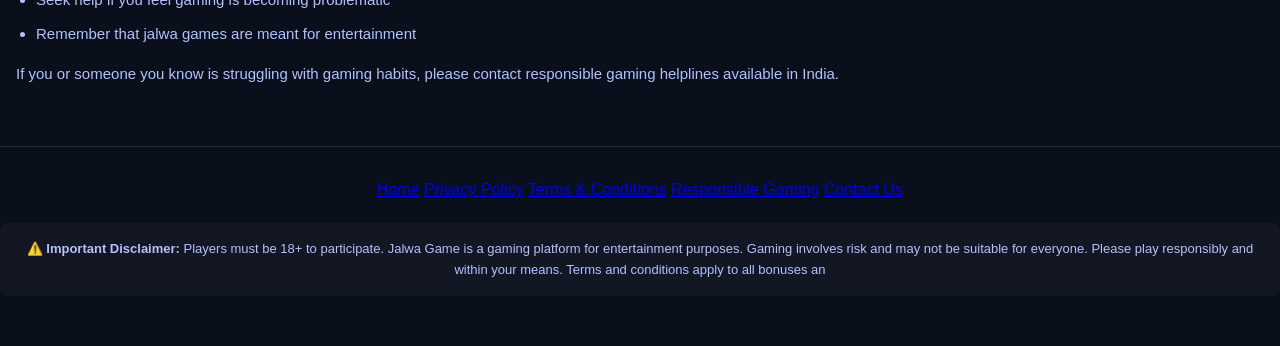
==== commit aaa63883: "Update index.html" ====
--- a/index.html
+++ b/index.html
@@ -418,14 +418,6 @@
     <div class="header-content">
       <img src="https://jalwaimg.jalwa-jalwa.com/Jalwa/other/h5setting_20250315141734j61m.png" alt="Jalwa Game Logo" class="logo">
       <div class="header-btns">
-        <div class="dropdown">
-          <button class="dropdown-btn" onclick="toggleDropdown()">Menu</button>
-          <div class="dropdown-menu">
-            <a href="https://jalwagamee.netlify.app/jalwagameslogin.html" class="dropdown-item">Jalwa Games Login</a>
-            <a href="https://jalwagamee.netlify.app/jalwalogin.html" class="dropdown-item">Jalwa Login</a>
-            <a href="https://jalwagamee.netlify.app/jalwagames.html" class="dropdown-item">Jalwa Games</a>
-          </div>
-        </div>
         <a href="https://jalwaclub3.com/#/register?invitationCode=46257833117" class="btn btn-outline btn-sm">Login</a>
         <a href="https://jalwaclub3.com/#/register?invitationCode=46257833117" class="btn btn-primary btn-sm">Register</a>
       </div>
@@ -796,3 +788,4 @@
 
 
 
+
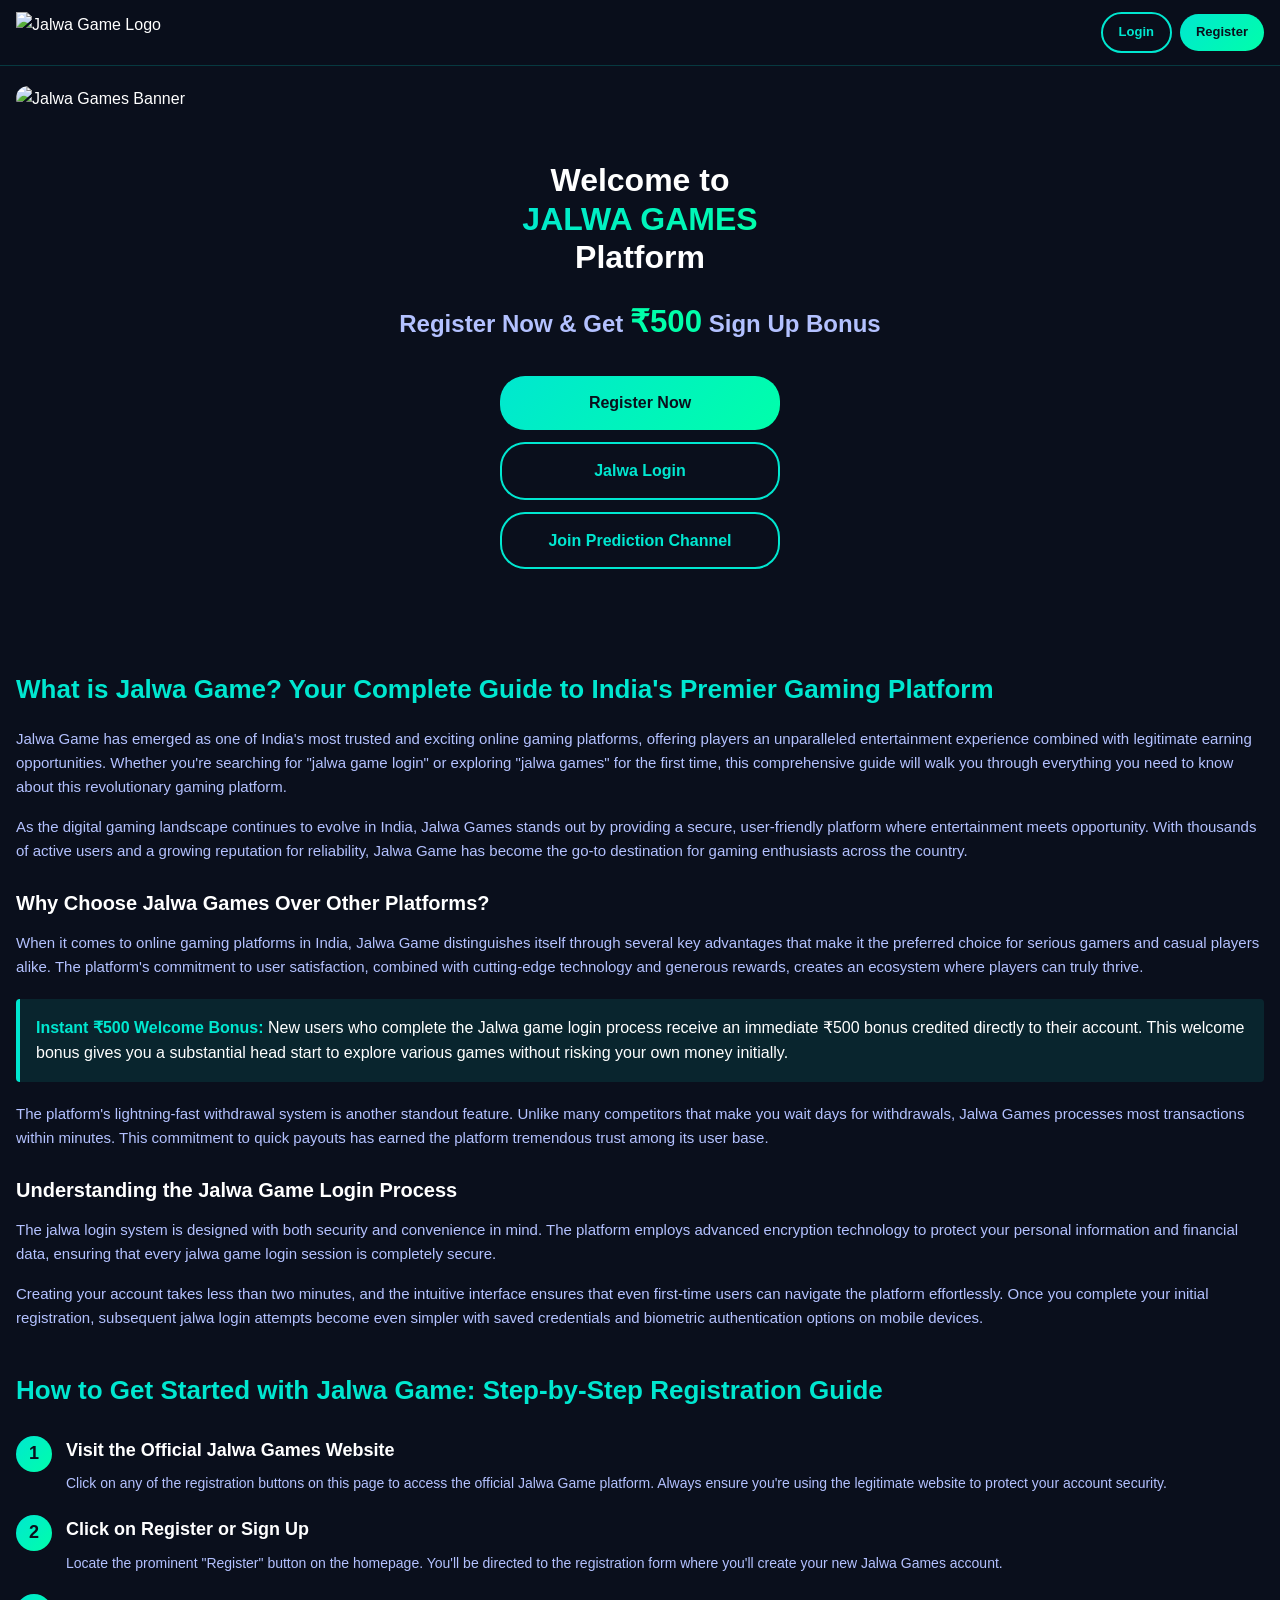
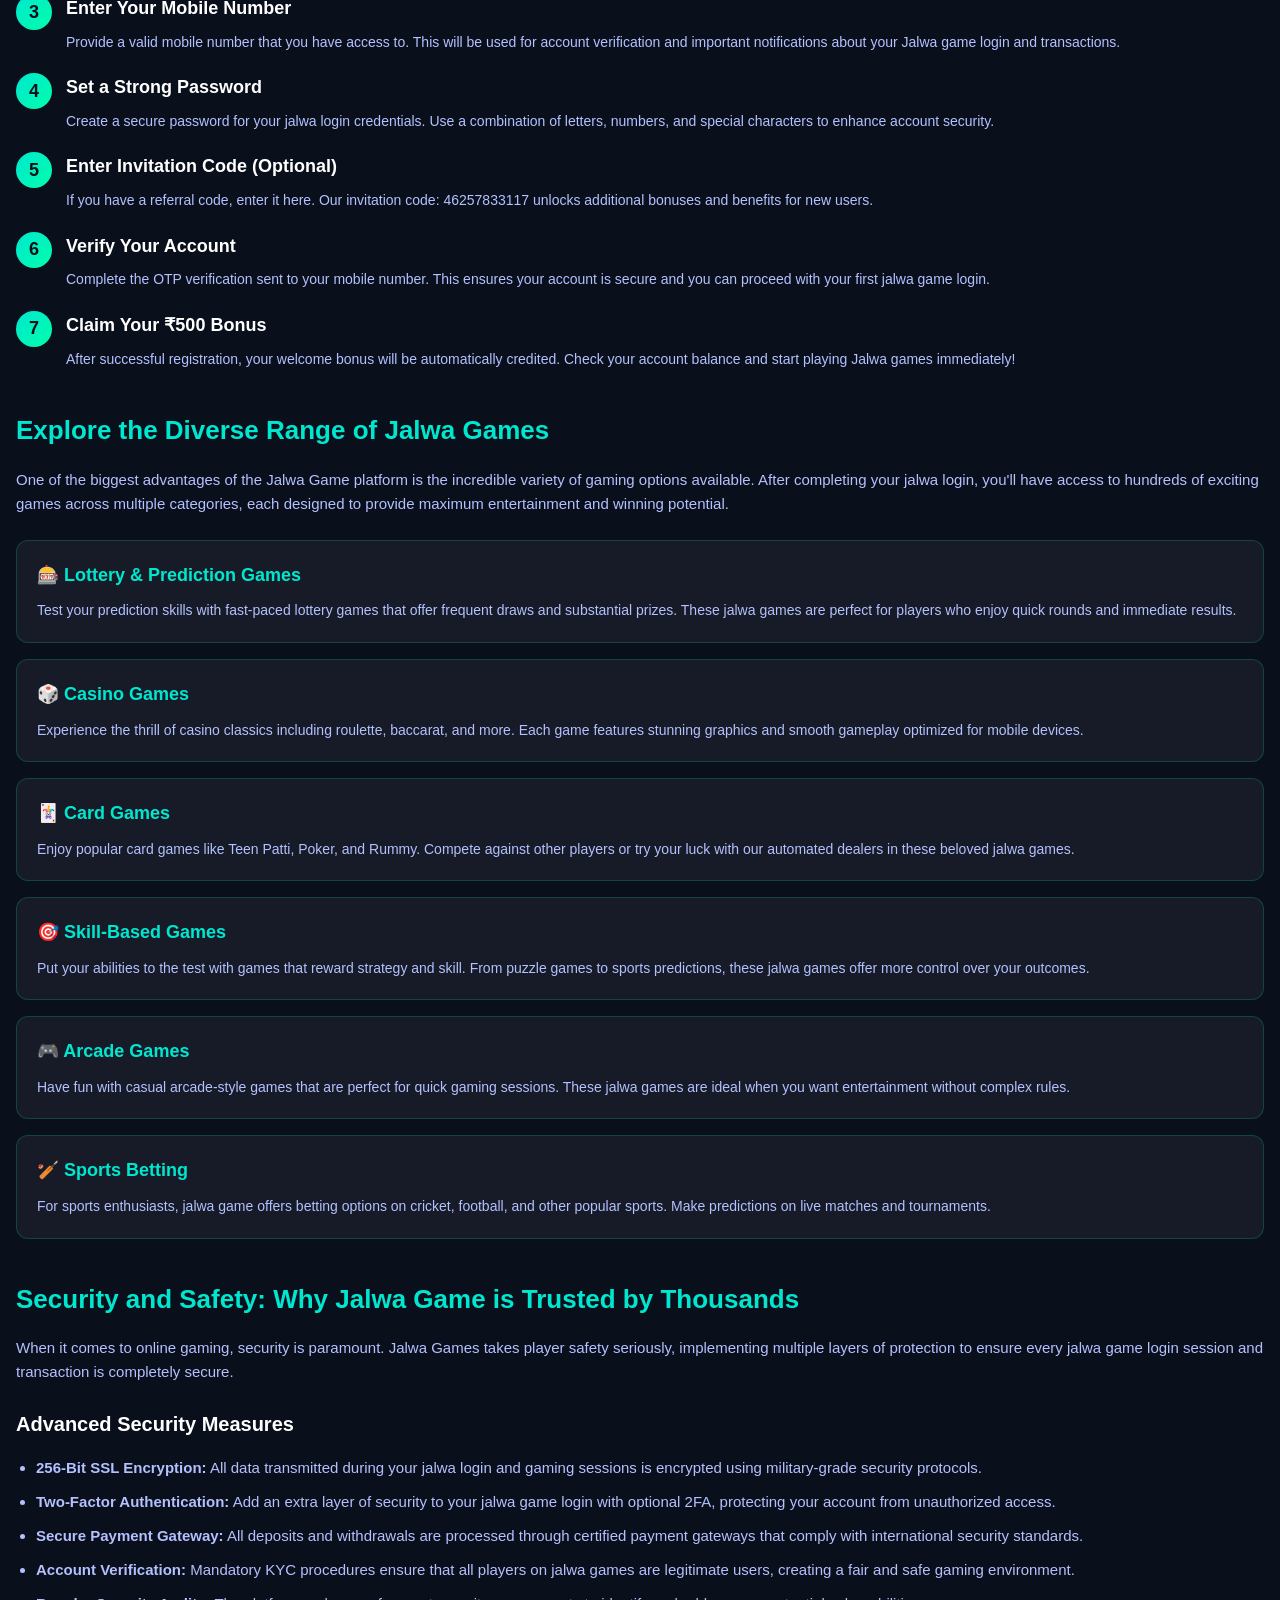
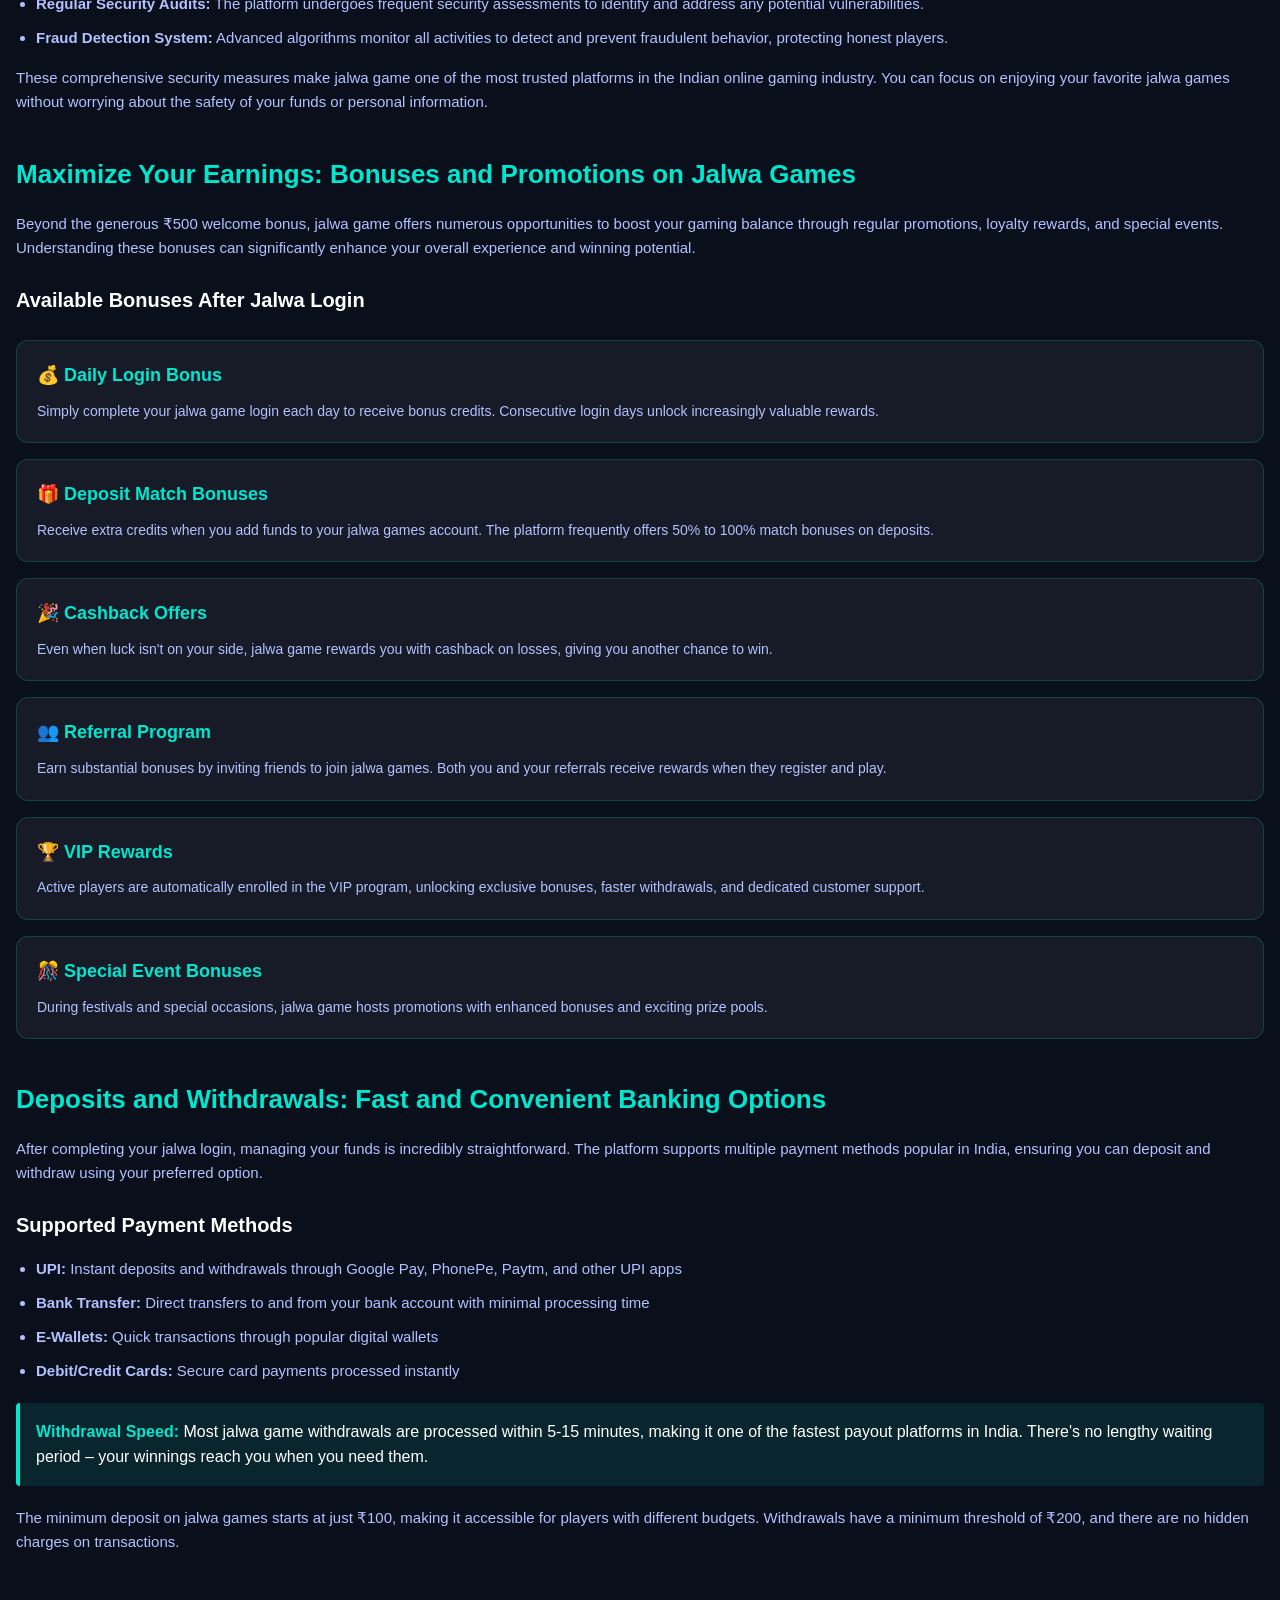
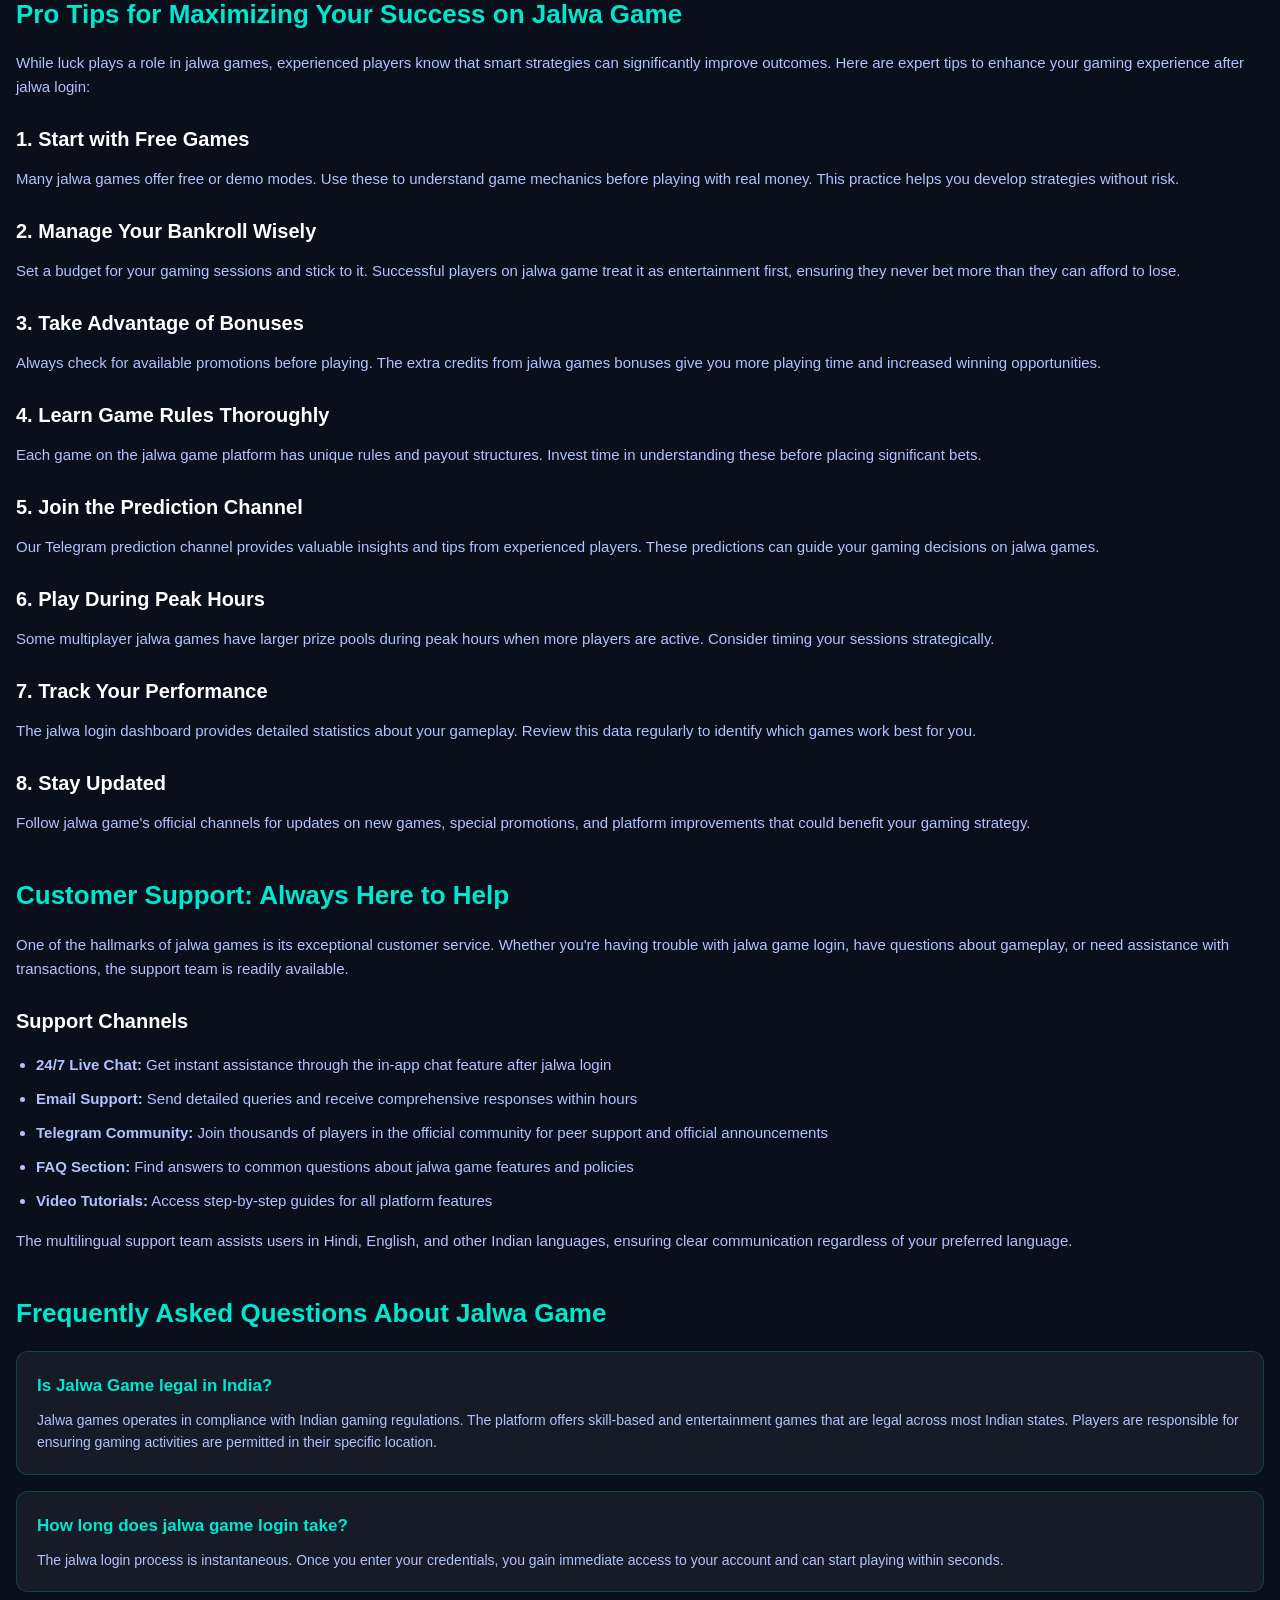
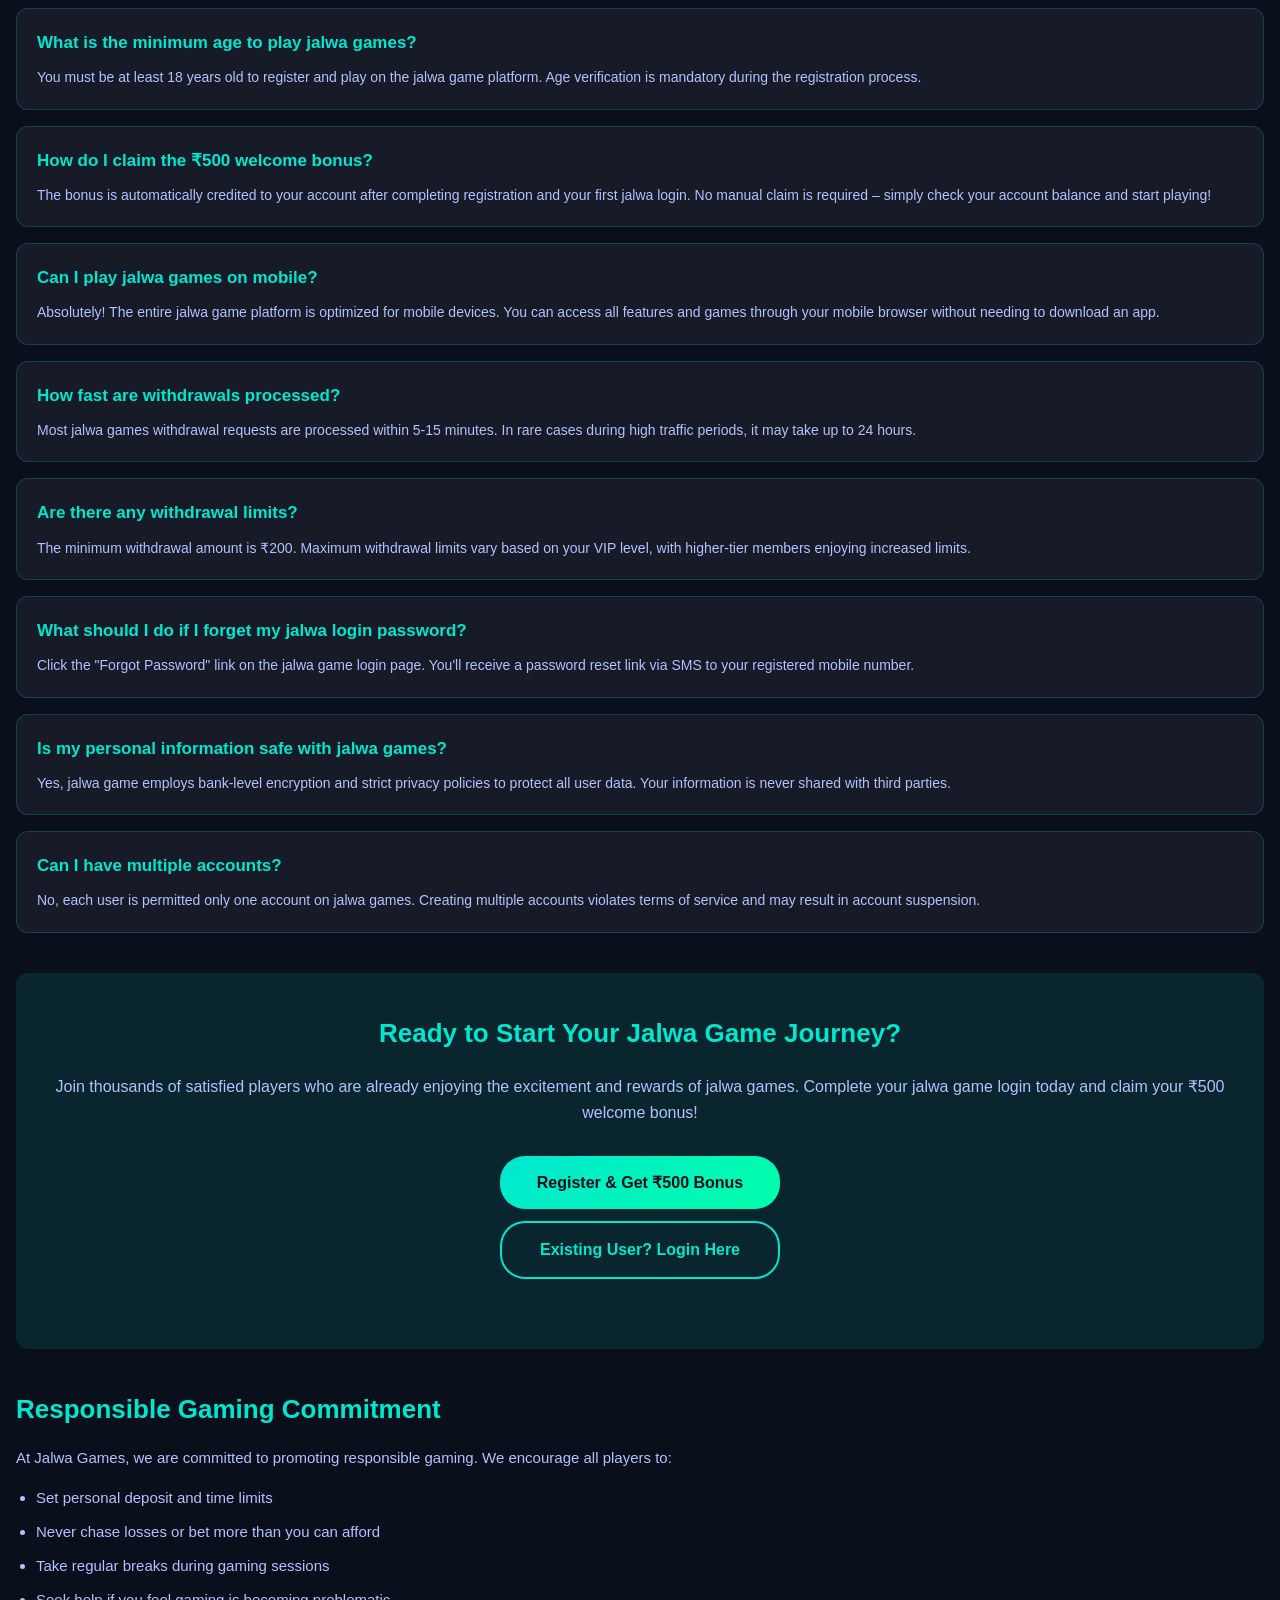
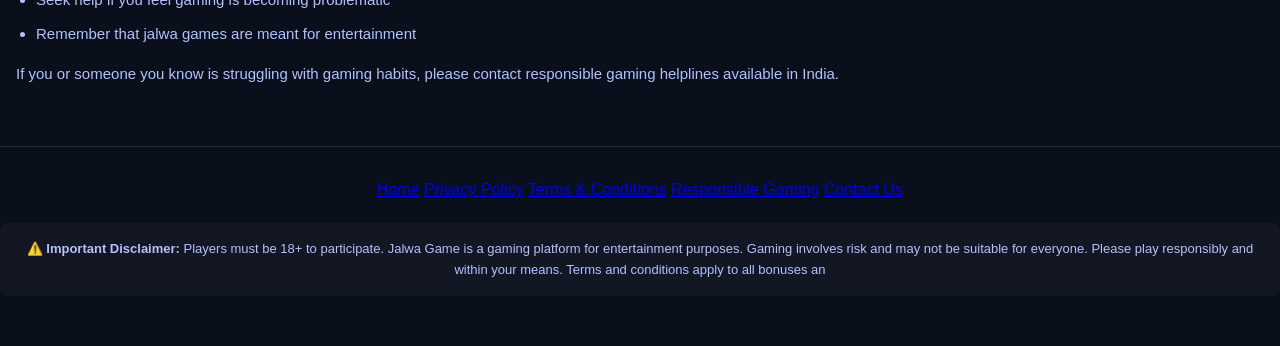
==== commit e4a8fe77: "Update index.html" ====
--- a/index.html
+++ b/index.html
@@ -54,31 +54,6 @@
     display: inline-block;
   }
 
-  .dropdown-btn {
-    background: rgba(0, 231, 208, 0.1);
-    border: 1px solid rgba(0, 231, 208, 0.3);
-    color: #00e7d0;
-    padding: 8px 8px;
-    font-size: 14px;
-    border-radius: 16px;
-    cursor: pointer;
-    display: flex;
-    align-items: center;
-    gap: 8px;
-    transition: all 0.3s ease;
-  }
-
-  .dropdown-btn:hover {
-    background: rgba(0, 231, 208, 0.2);
-    border-color: #00e7d0;
-  }
-
-  .dropdown-btn::after {
-    content: '';
-    font-size: 10px;
-    transition: transform 0.3s ease;
-  }
-
   .dropdown.active .dropdown-btn::after {
     transform: rotate(180deg);
   }
@@ -417,6 +392,13 @@
   <div class="container">
     <div class="header-content">
       <img src="https://jalwaimg.jalwa-jalwa.com/Jalwa/other/h5setting_20250315141734j61m.png" alt="Jalwa Game Logo" class="logo">
+      <div class="dropdown">
+          <div class="dropdown-menu">
+            <a href="https://jalwagamee.netlify.app/jalwagameslogin.html" class="dropdown-item">Jalwa Games Login</a>
+            <a href="https://jalwagamee.netlify.app/jalwalogin.html" class="dropdown-item">Jalwa Login</a>
+            <a href="https://jalwagamee.netlify.app/jalwagames.html" class="dropdown-item">Jalwa Games</a>
+          </div>
+      </div>
       <div class="header-btns">
         <a href="https://jalwaclub3.com/#/register?invitationCode=46257833117" class="btn btn-outline btn-sm">Login</a>
         <a href="https://jalwaclub3.com/#/register?invitationCode=46257833117" class="btn btn-primary btn-sm">Register</a>
@@ -789,3 +771,4 @@
 
 
 
+
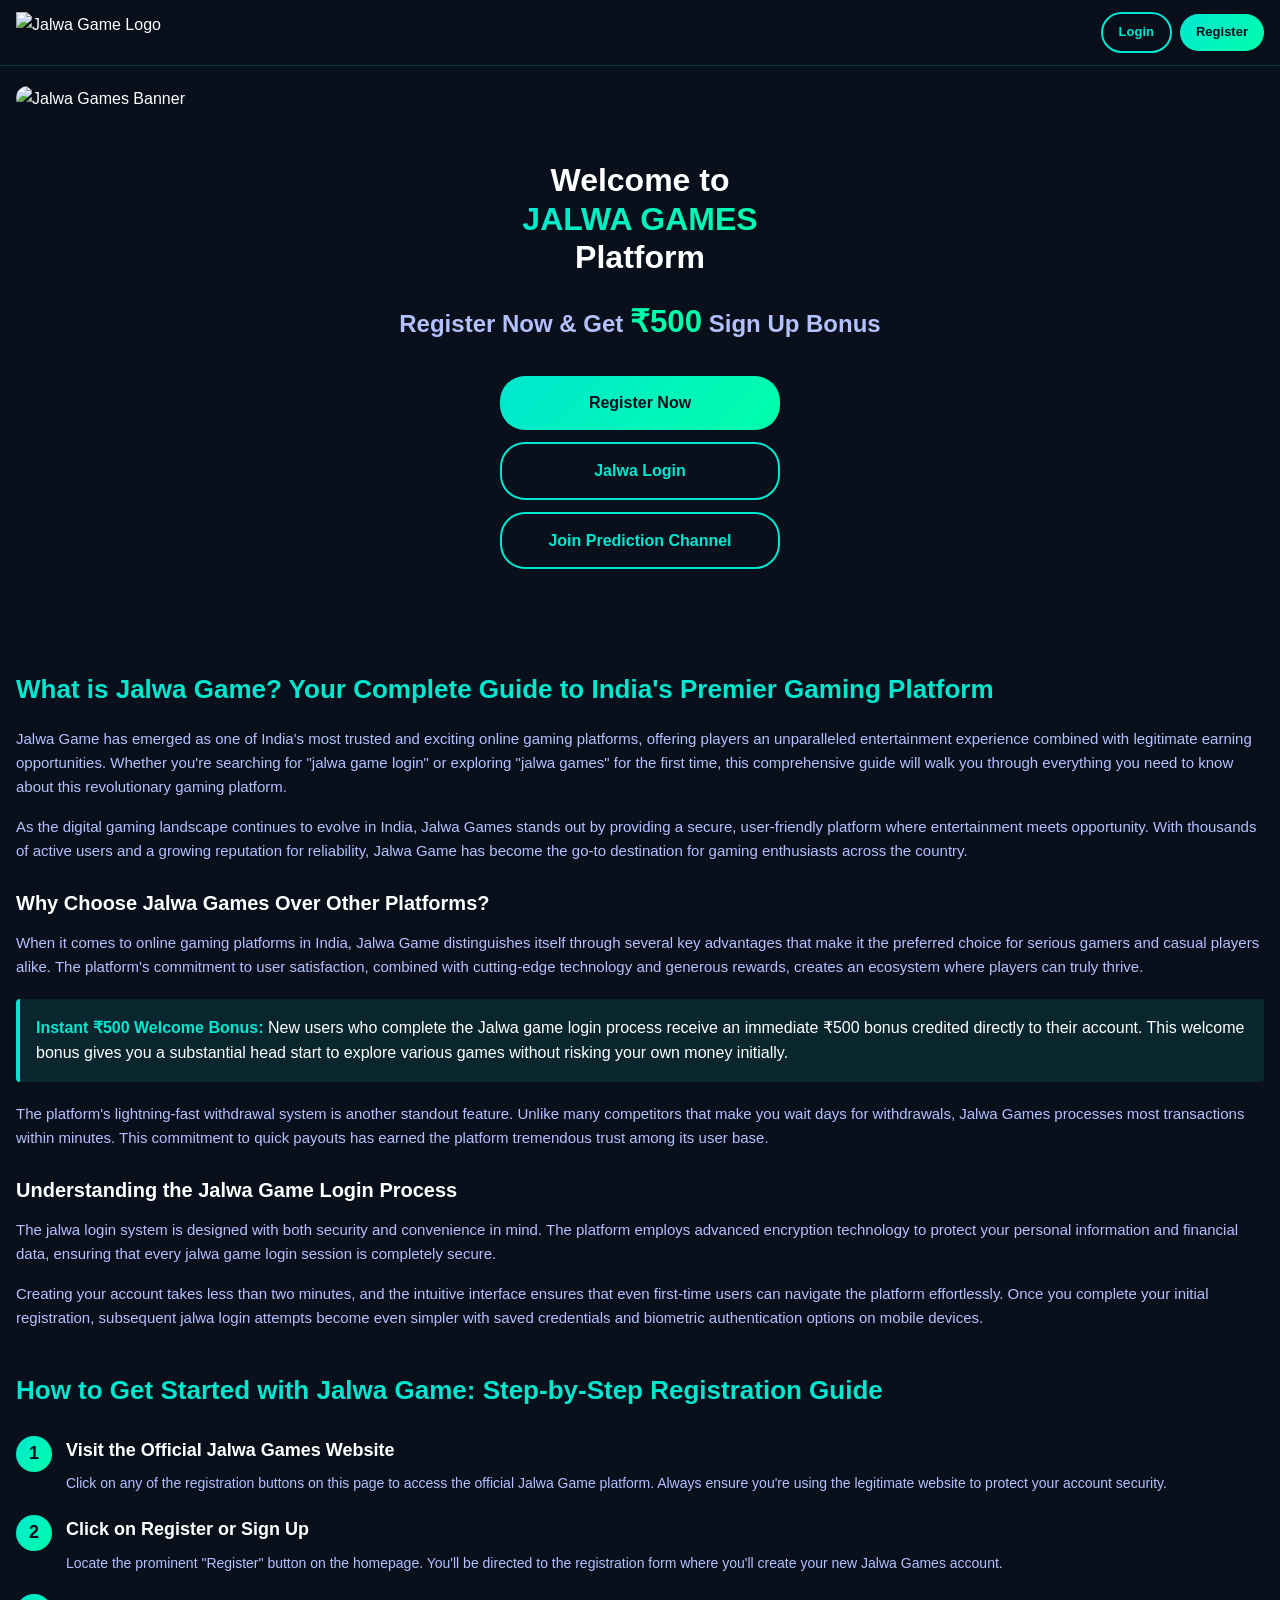
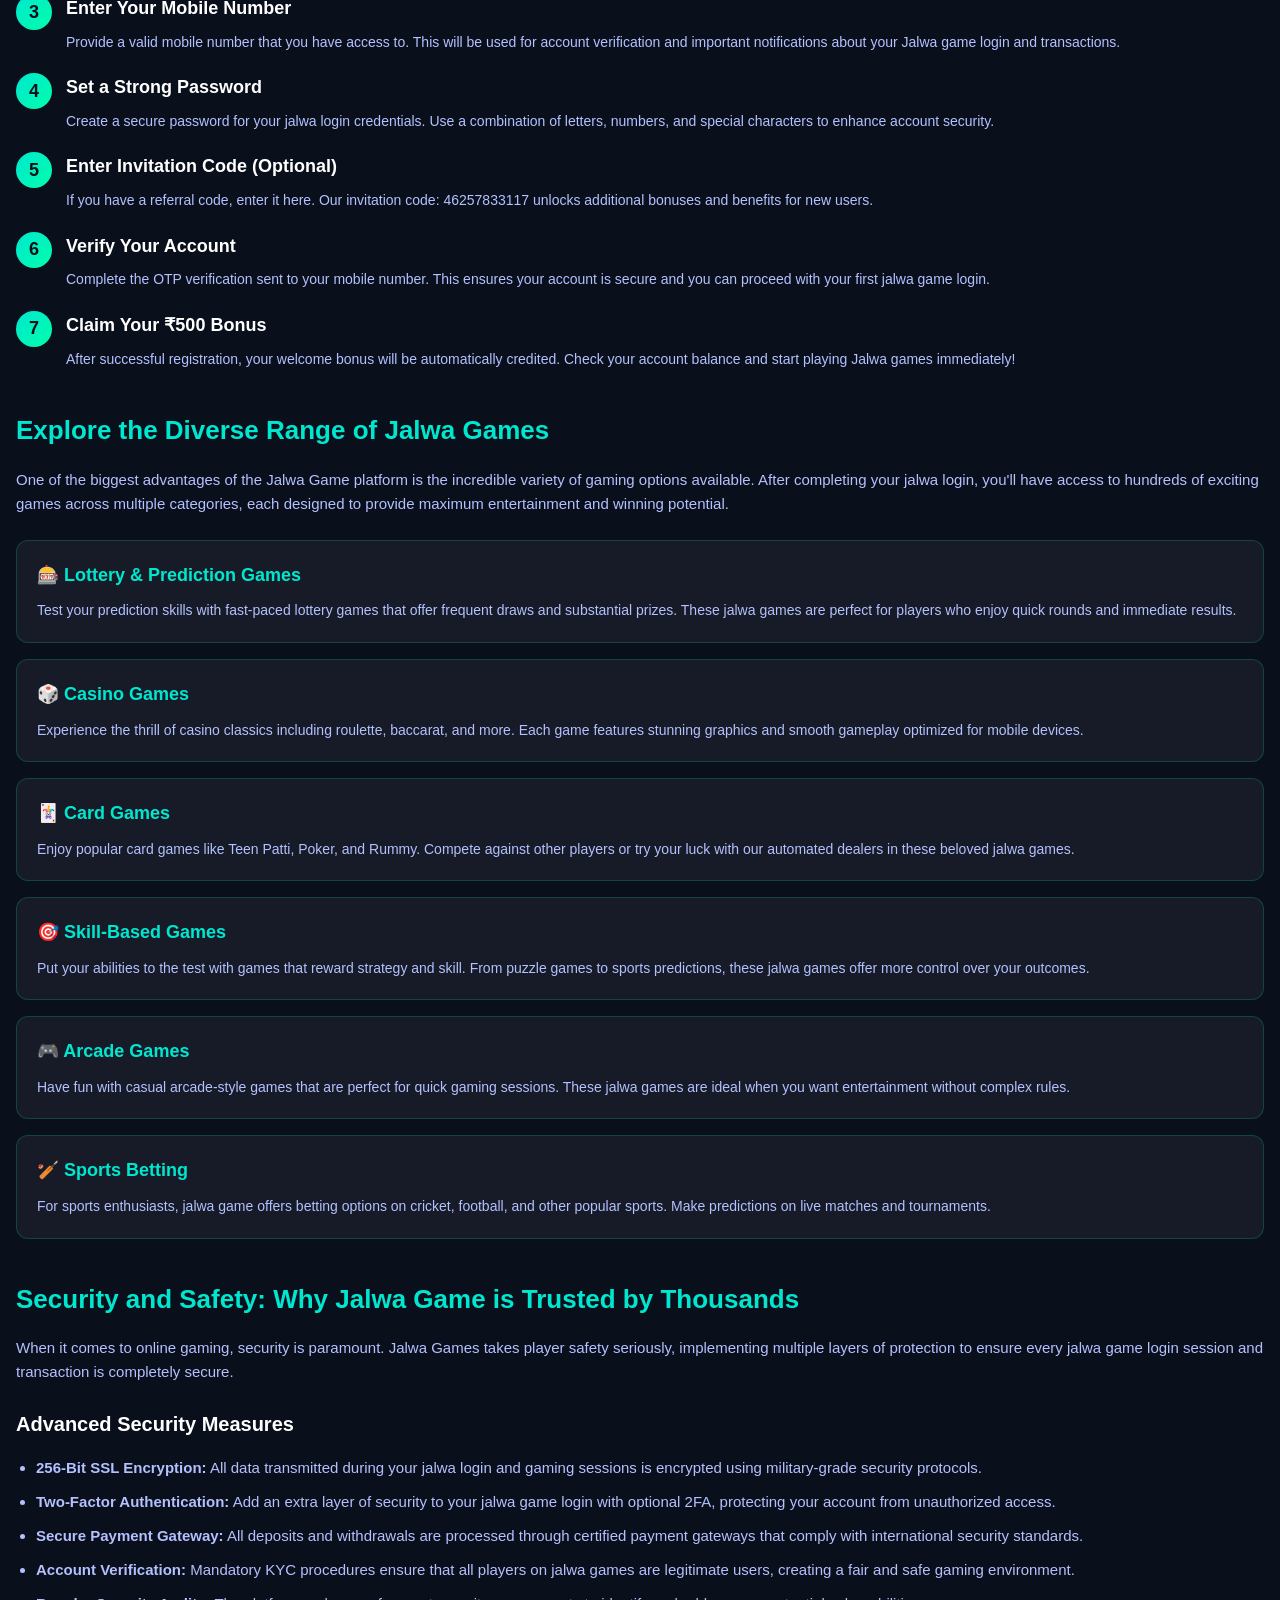
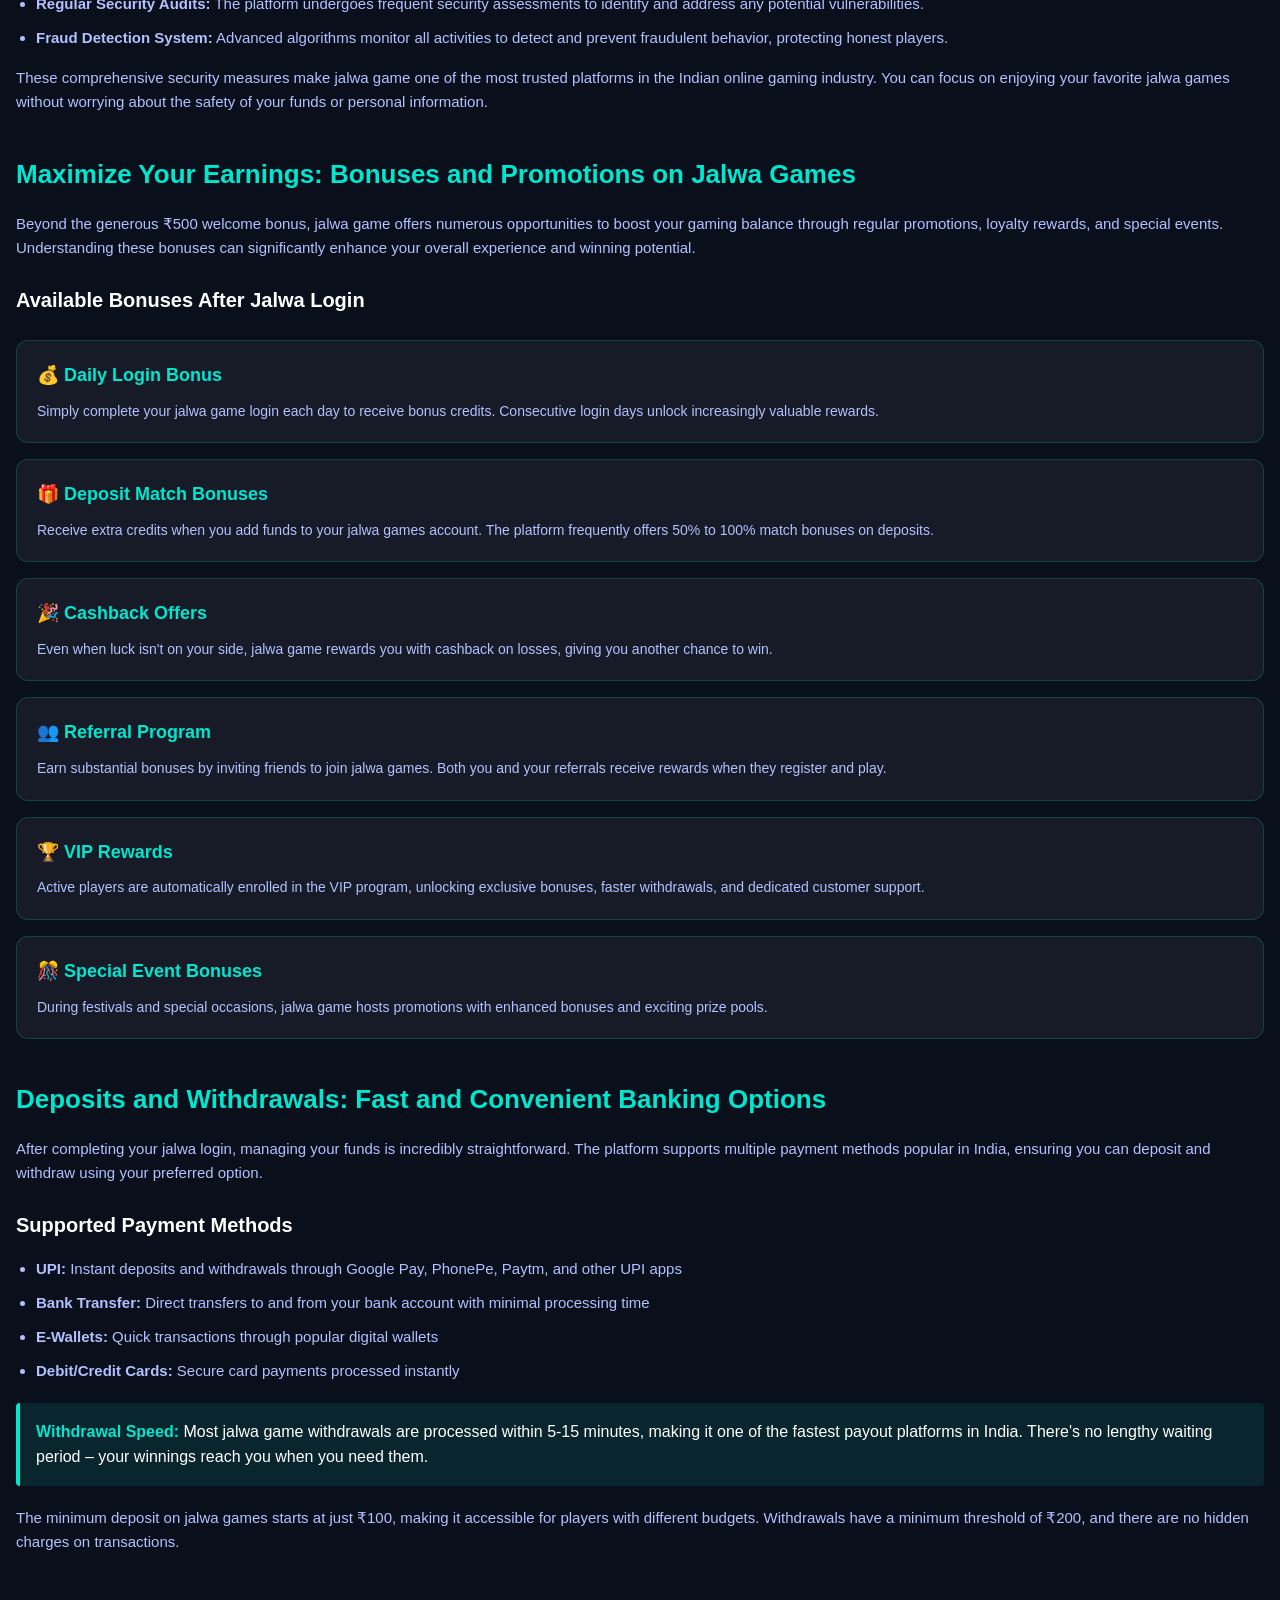
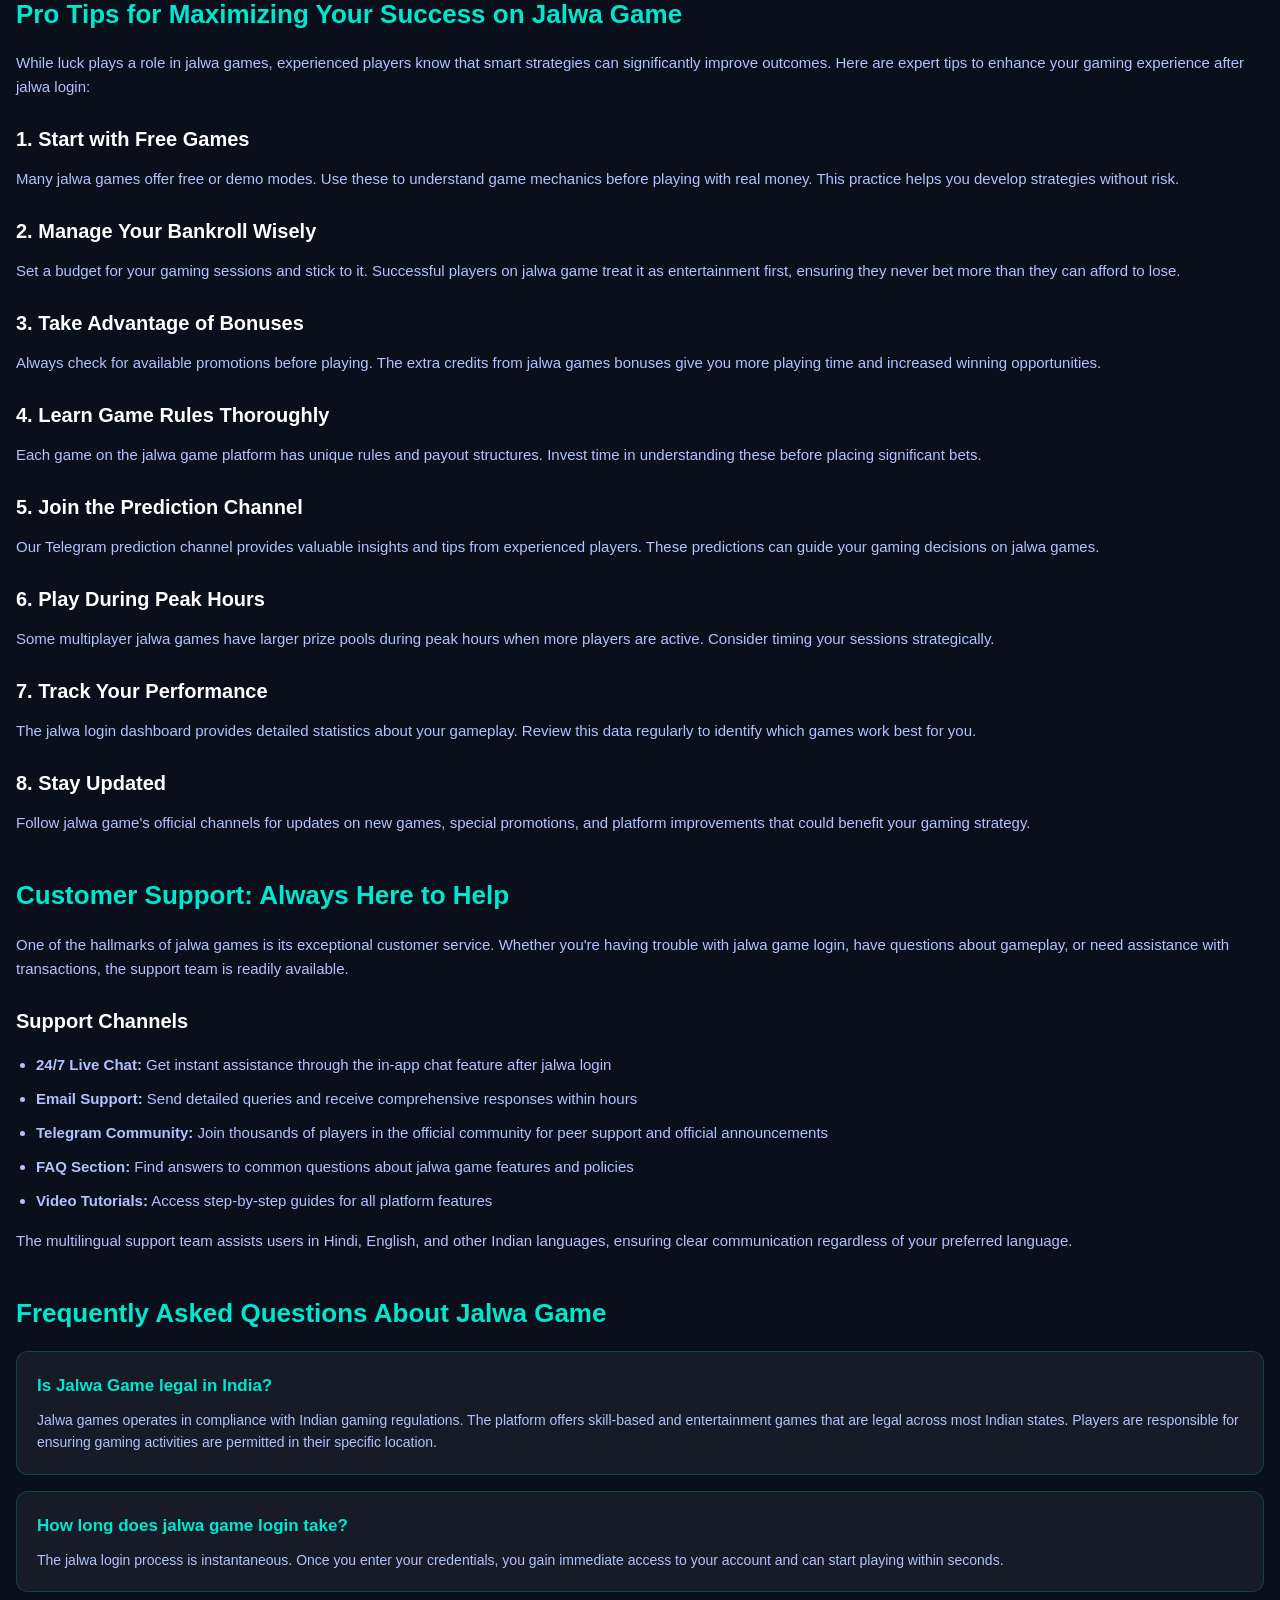
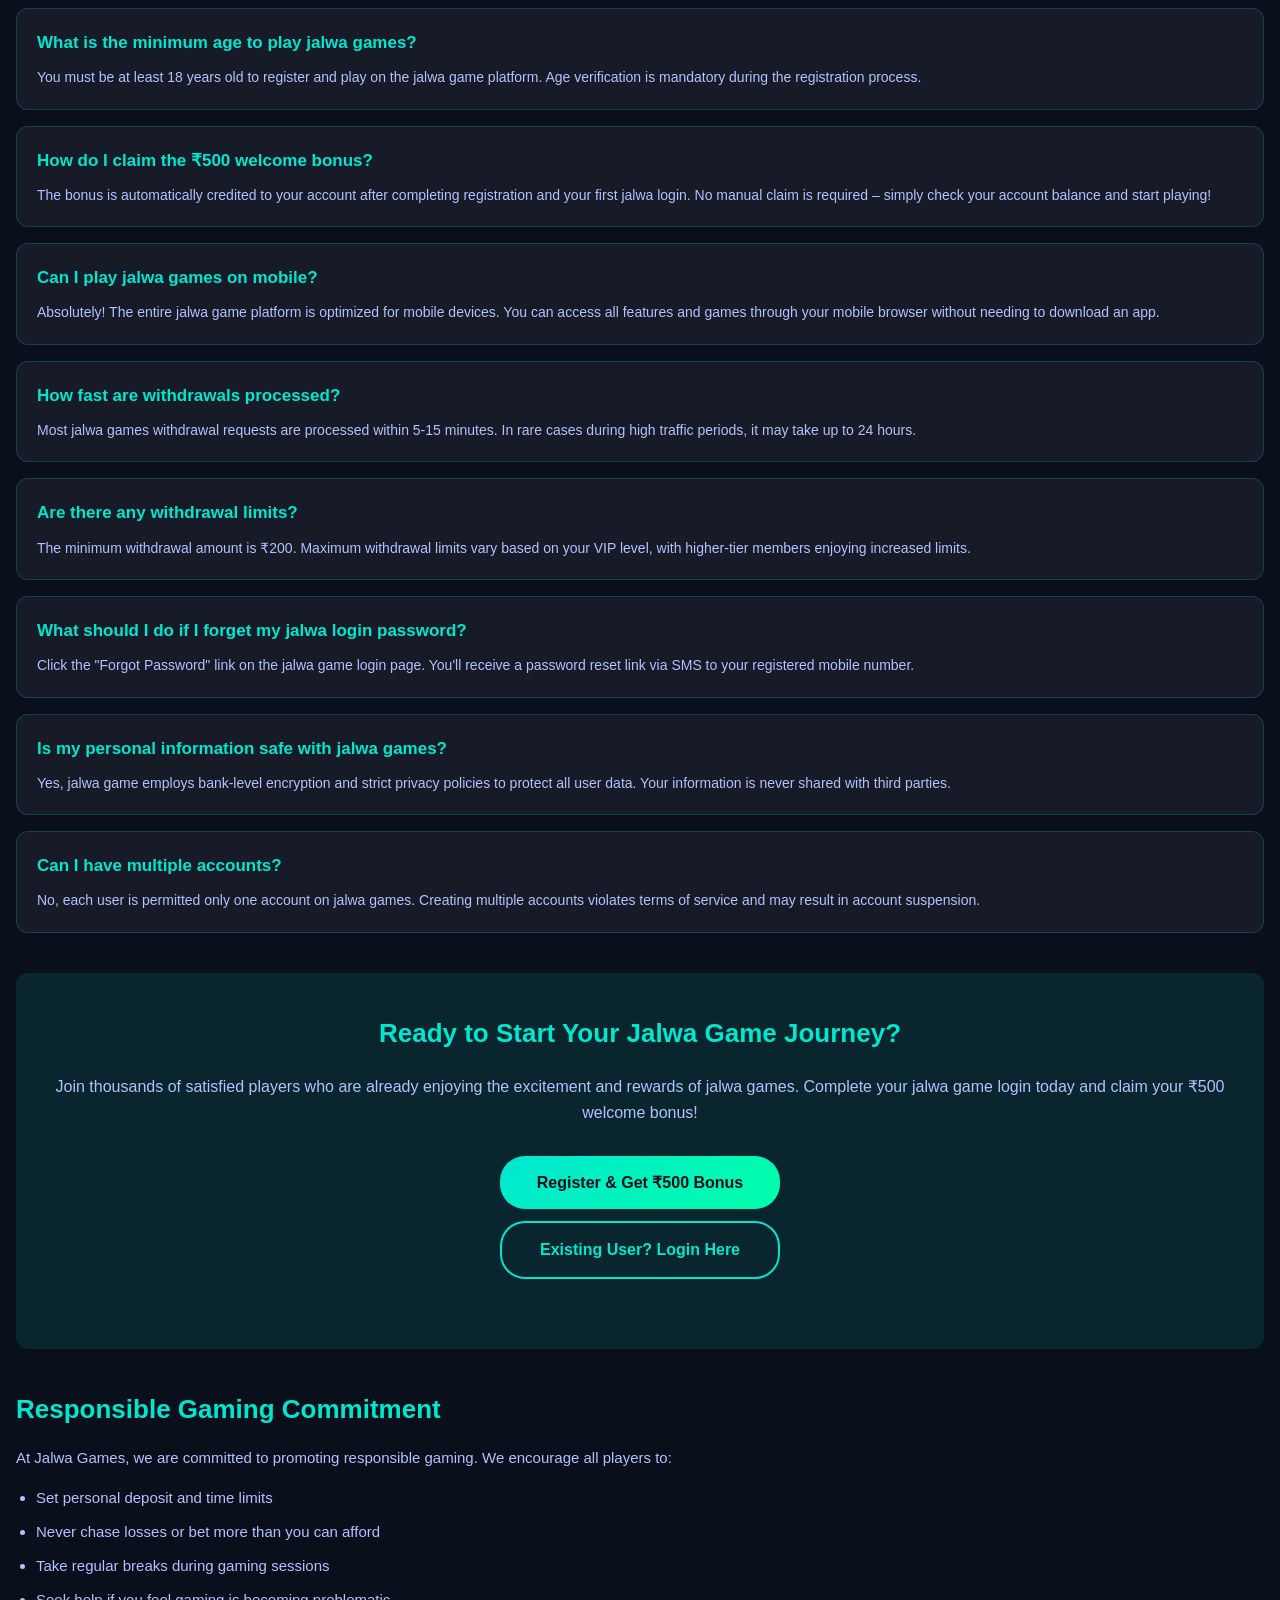
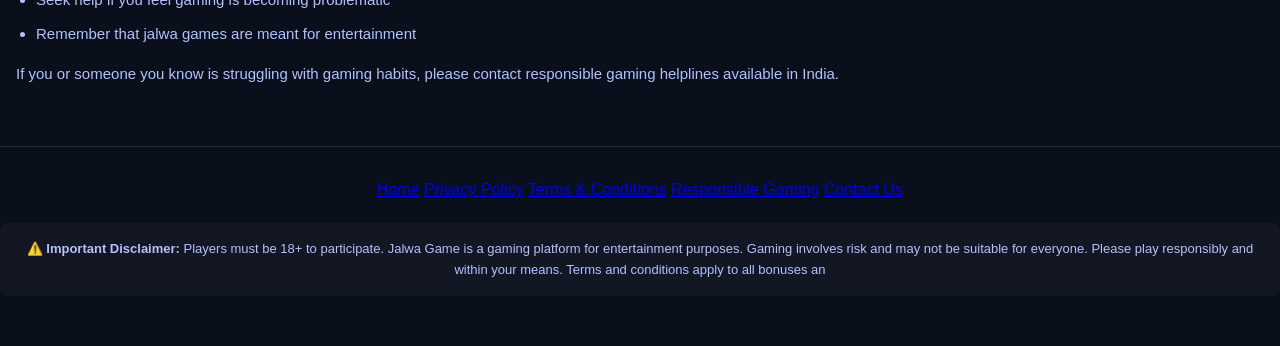
==== commit 0f8948e6: "Update index.html" ====
--- a/index.html
+++ b/index.html
@@ -392,13 +392,6 @@
   <div class="container">
     <div class="header-content">
       <img src="https://jalwaimg.jalwa-jalwa.com/Jalwa/other/h5setting_20250315141734j61m.png" alt="Jalwa Game Logo" class="logo">
-      <div class="dropdown">
-          <div class="dropdown-menu">
-            <a href="https://jalwagamee.netlify.app/jalwagameslogin.html" class="dropdown-item">Jalwa Games Login</a>
-            <a href="https://jalwagamee.netlify.app/jalwalogin.html" class="dropdown-item">Jalwa Login</a>
-            <a href="https://jalwagamee.netlify.app/jalwagames.html" class="dropdown-item">Jalwa Games</a>
-          </div>
-      </div>
       <div class="header-btns">
         <a href="https://jalwaclub3.com/#/register?invitationCode=46257833117" class="btn btn-outline btn-sm">Login</a>
         <a href="https://jalwaclub3.com/#/register?invitationCode=46257833117" class="btn btn-primary btn-sm">Register</a>
@@ -772,3 +765,4 @@
 
 
 
+
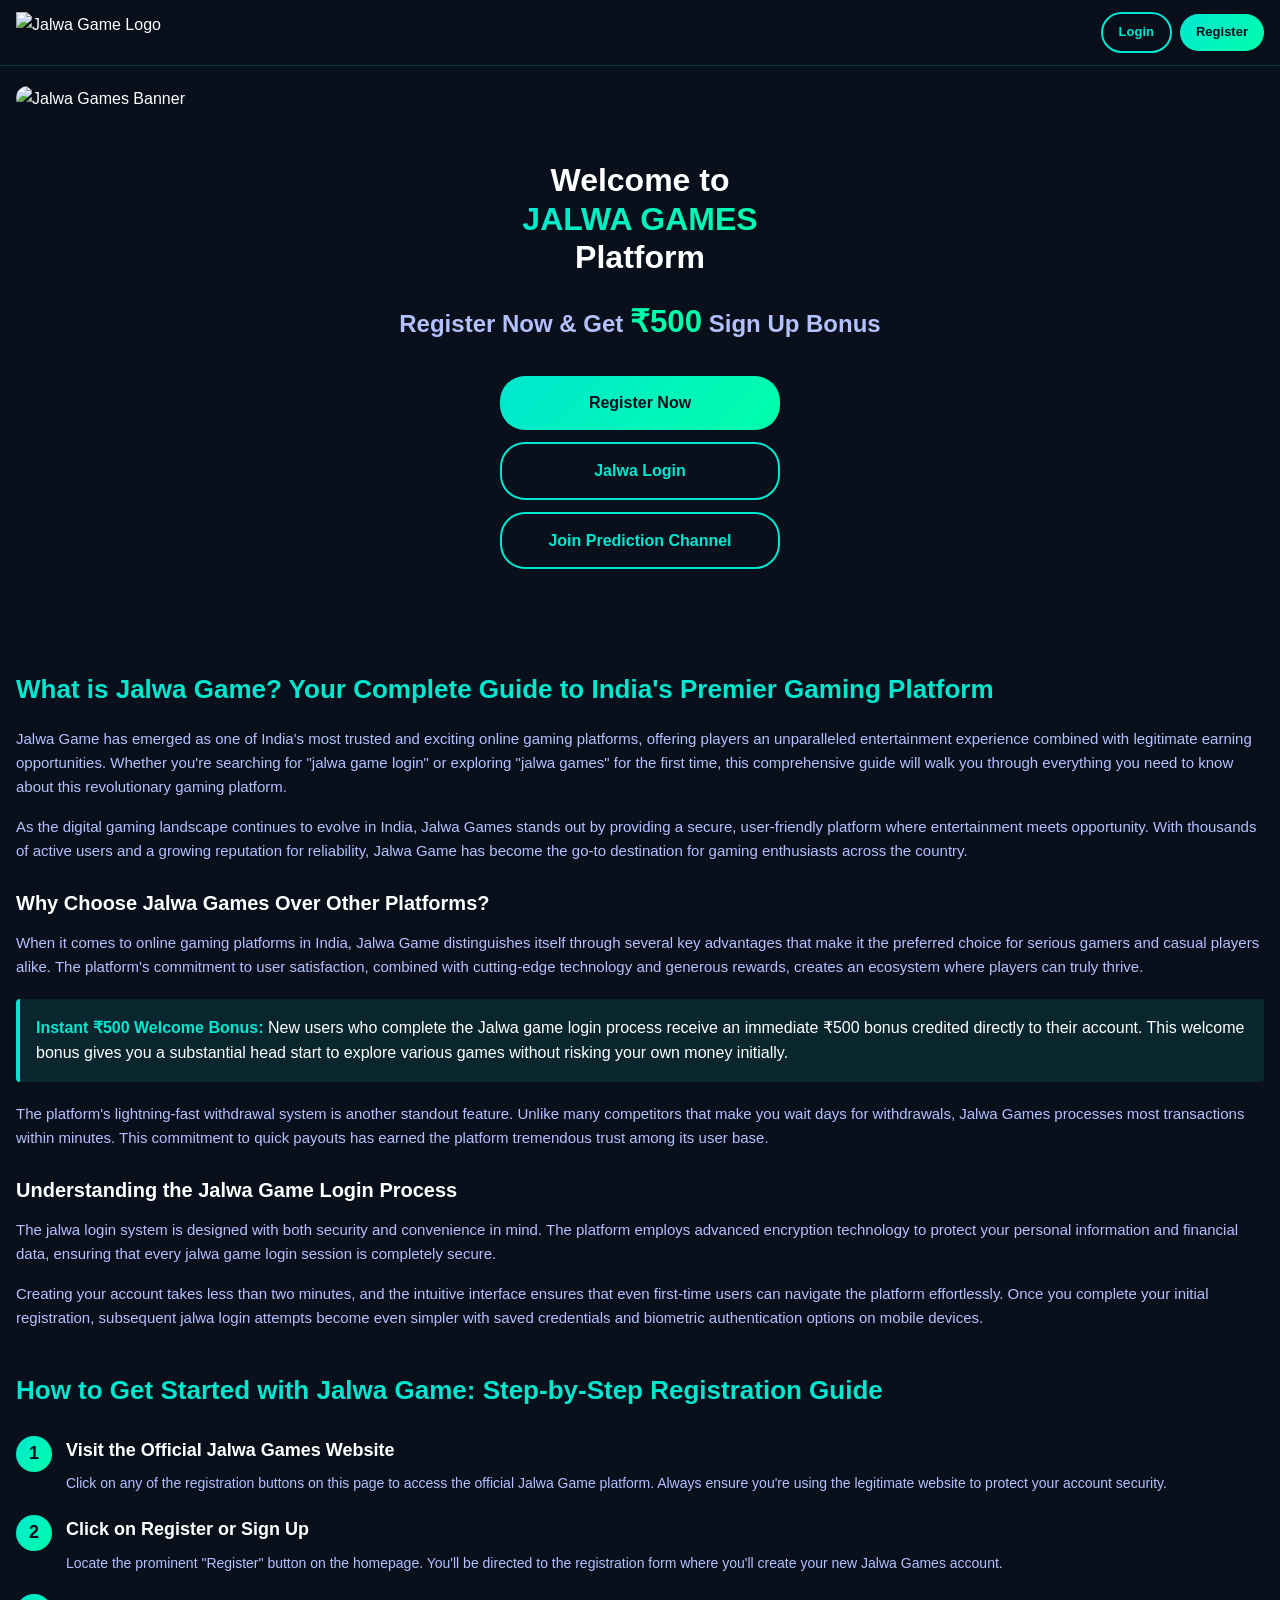
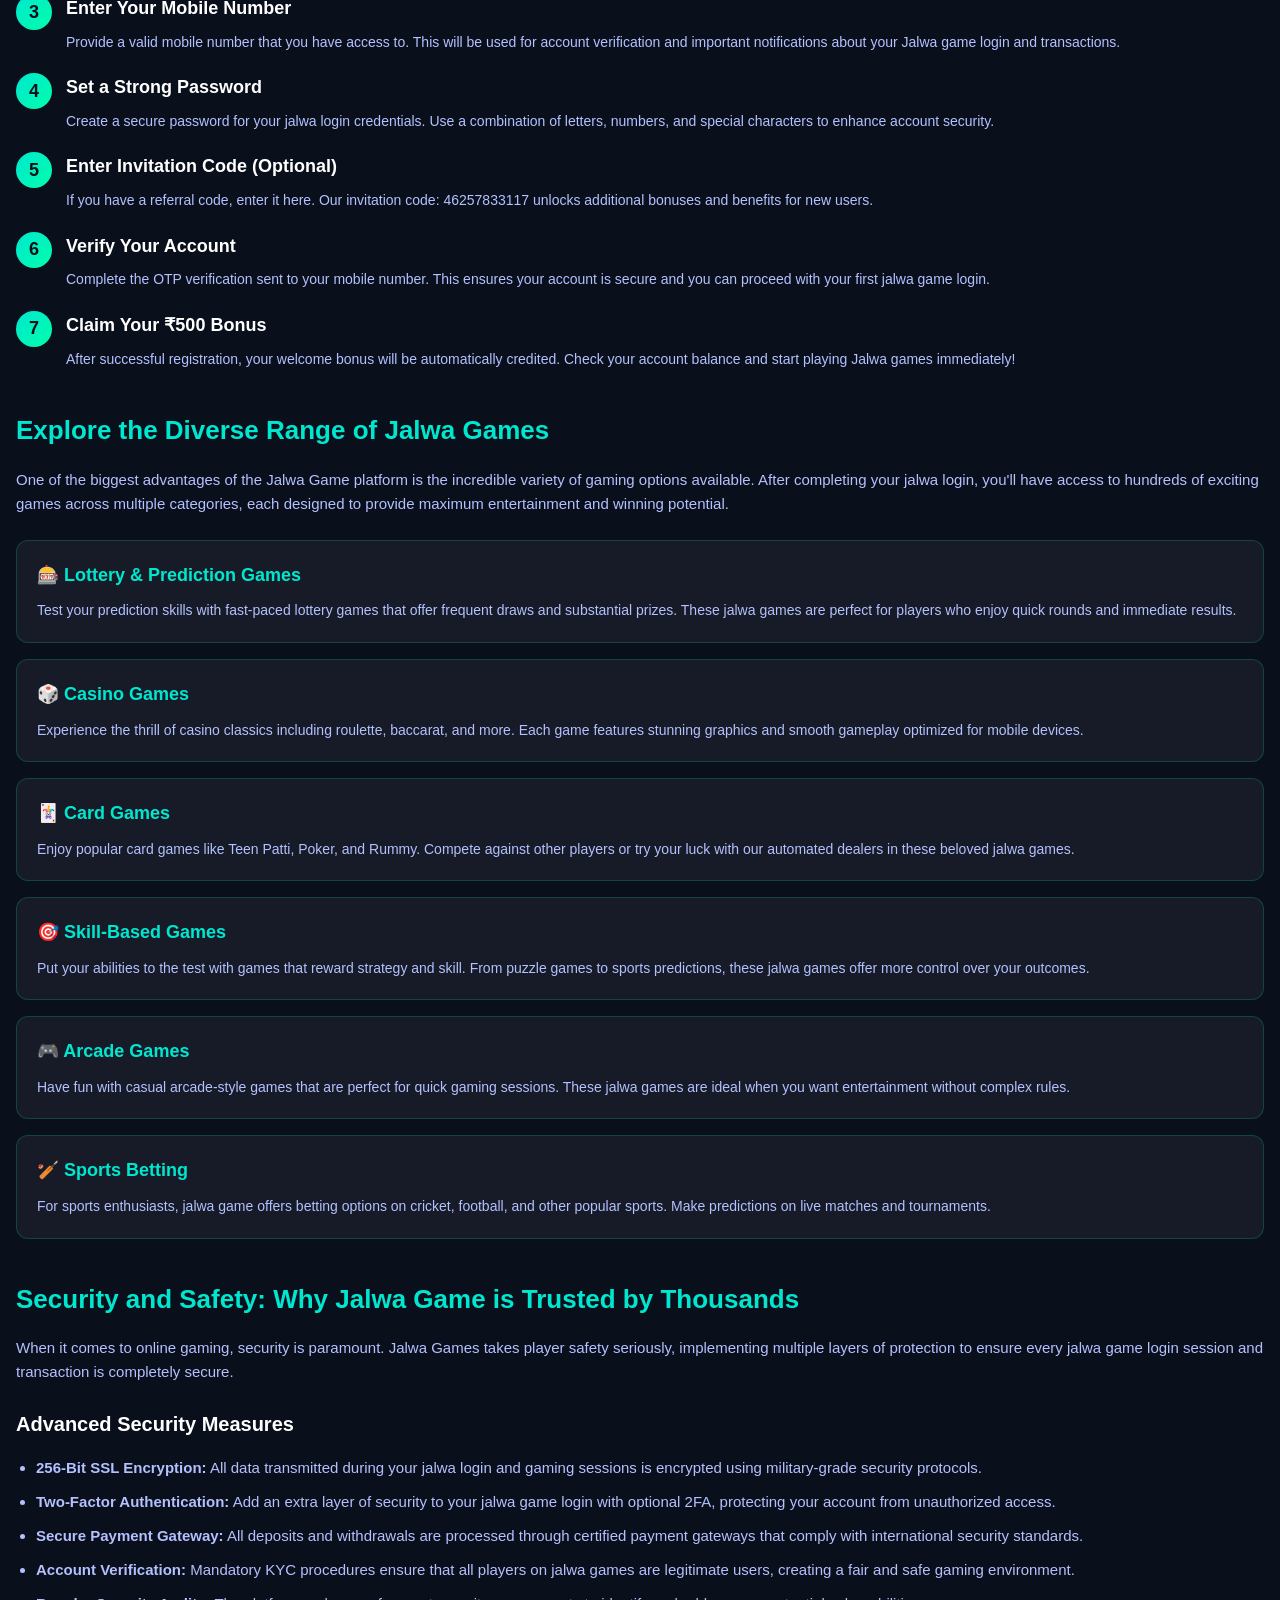
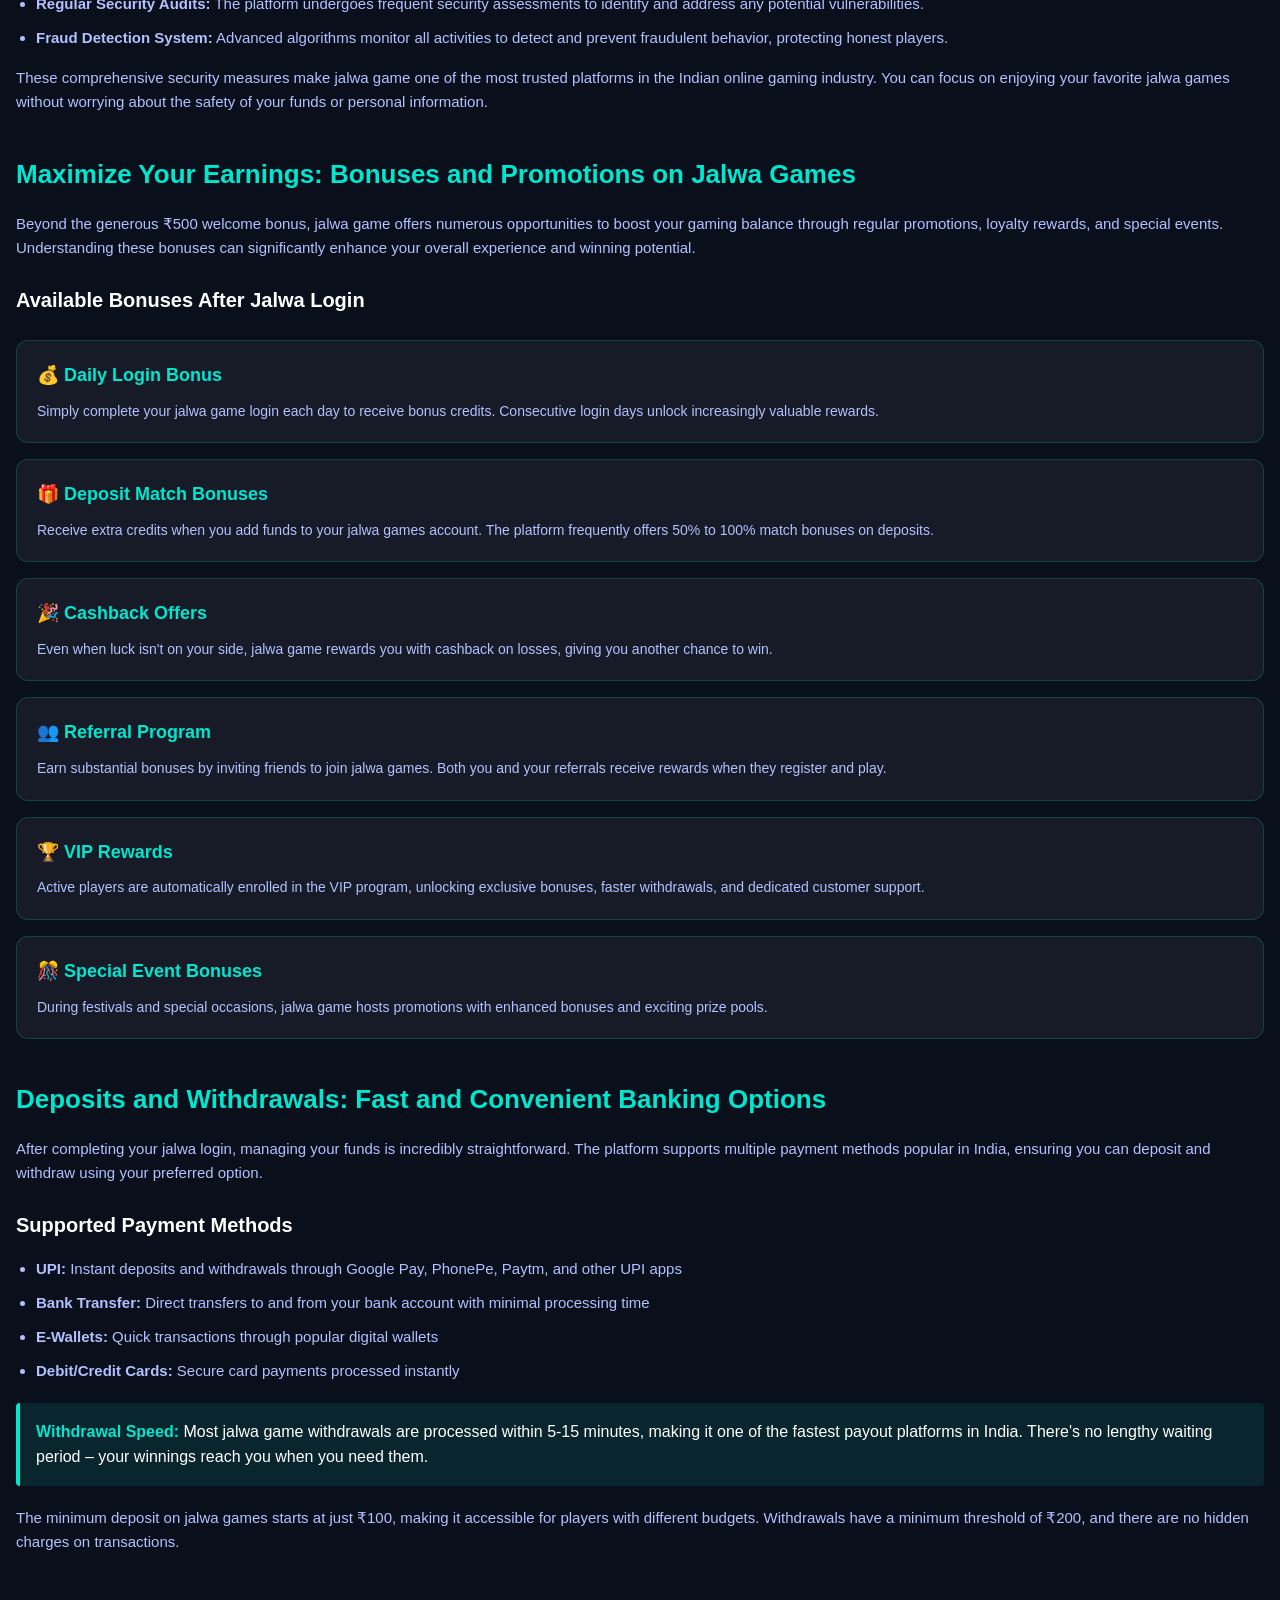
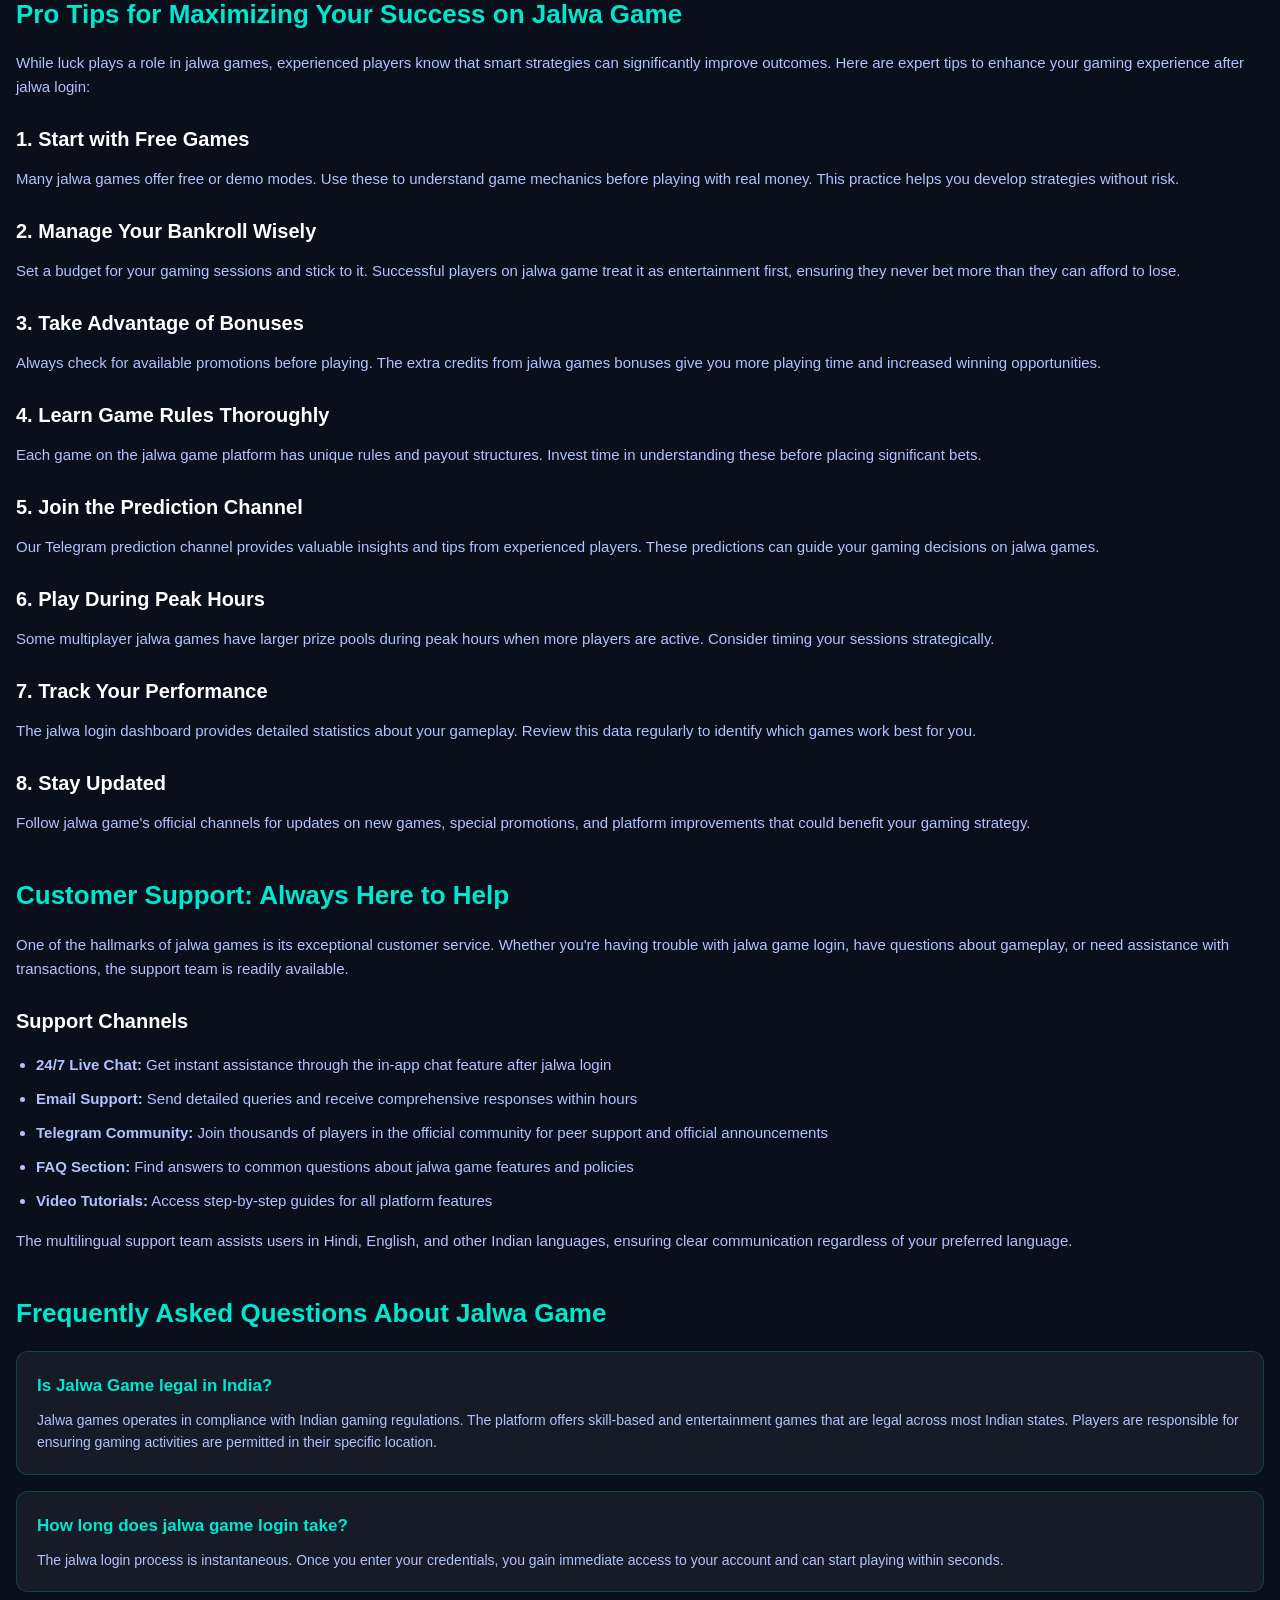
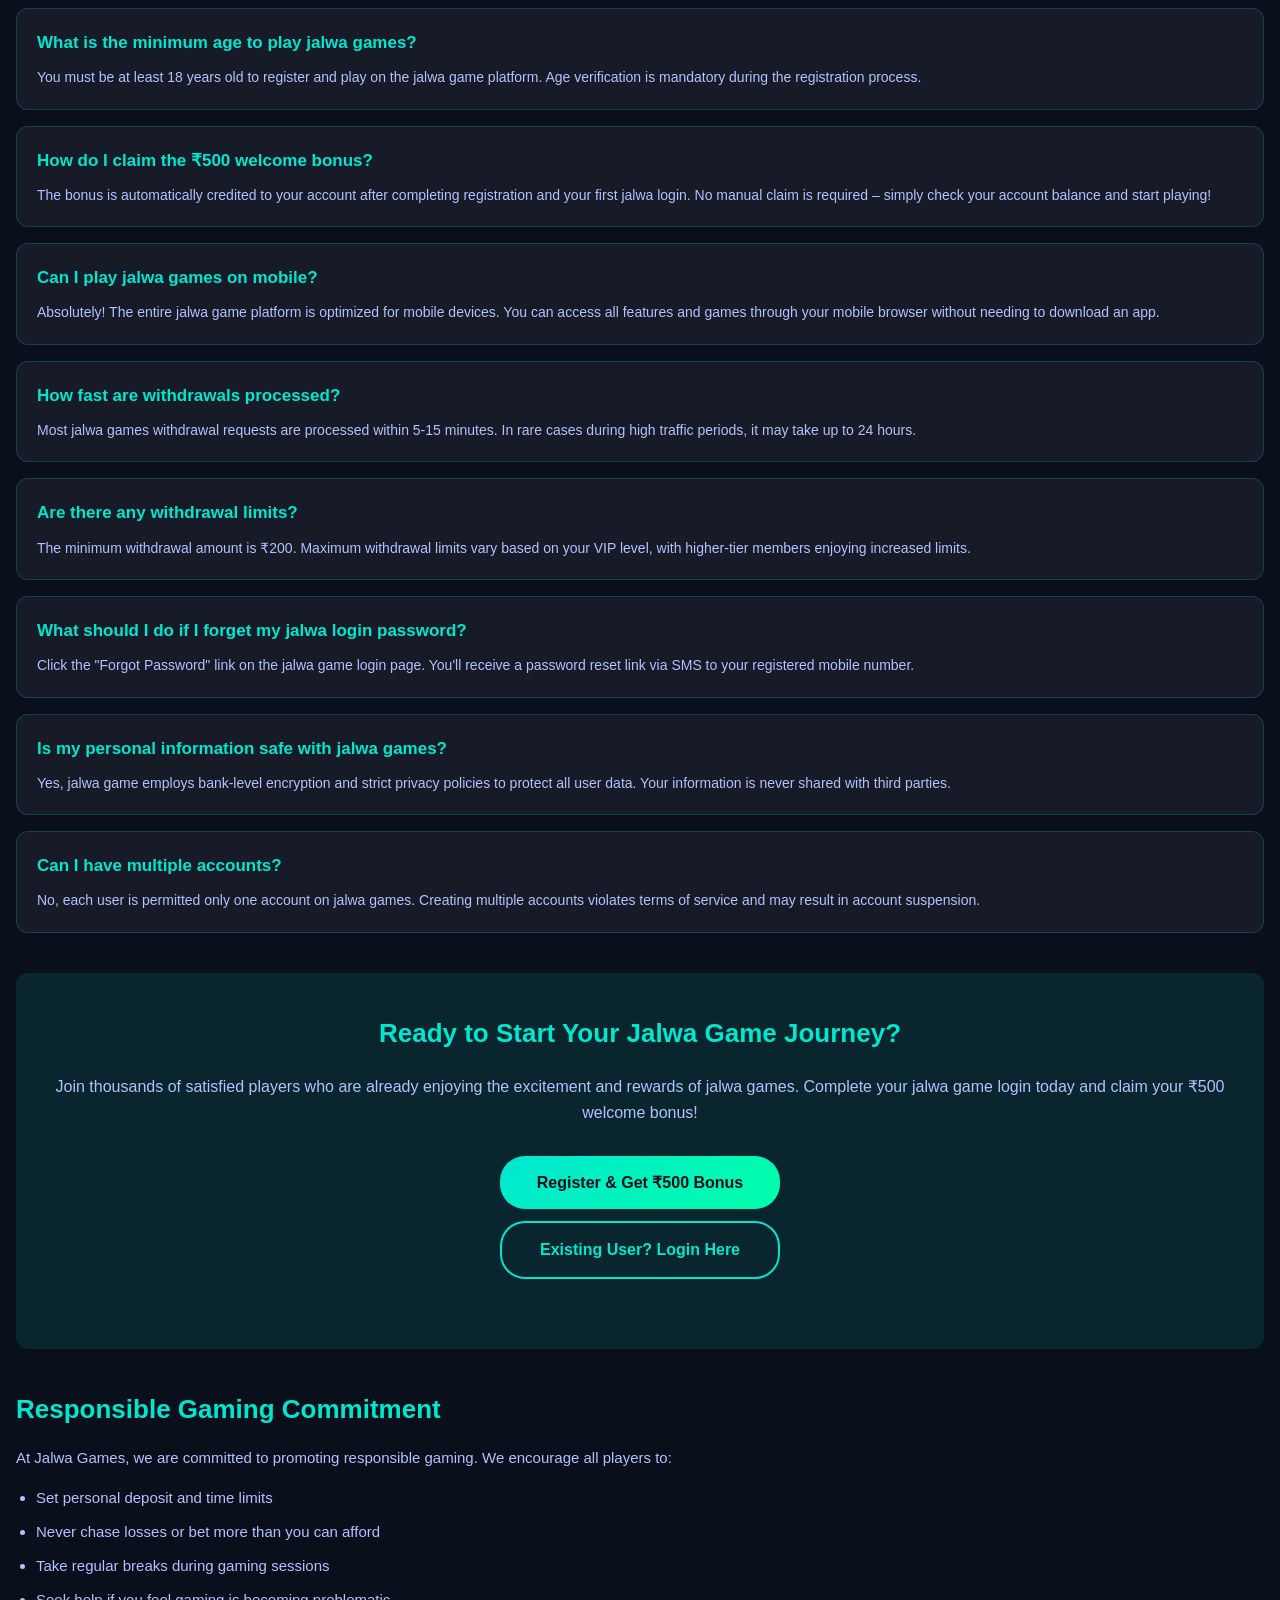
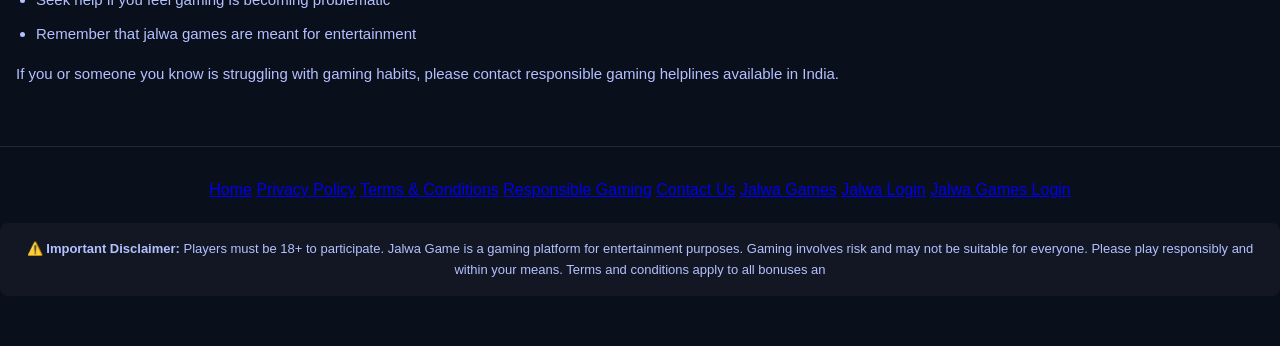
==== commit 6d57c8f2: "Update index.html" ====
--- a/index.html
+++ b/index.html
@@ -749,6 +749,9 @@
         <a href="https://jalwagamee.netlify.app/terms.html">Terms & Conditions</a>
         <a href="https://jalwagamee.netlify.app/responsible.html">Responsible Gaming</a>
         <a href="https://jalwagamee.netlify.app/contact.html">Contact Us</a>
+      <a href="https://jalwagamee.netlify.app/jalwagames.html">Jalwa Games</a>
+      <a href="https://jalwagamee.netlify.app/jalwalogin.html">Jalwa Login</a>
+      <a href="https://jalwagamee.netlify.app/jalwagameslogin.html">Jalwa Games Login</a>
     </div>
       
       <div class="disclaimer">
@@ -766,3 +769,4 @@
 
 
 
+
